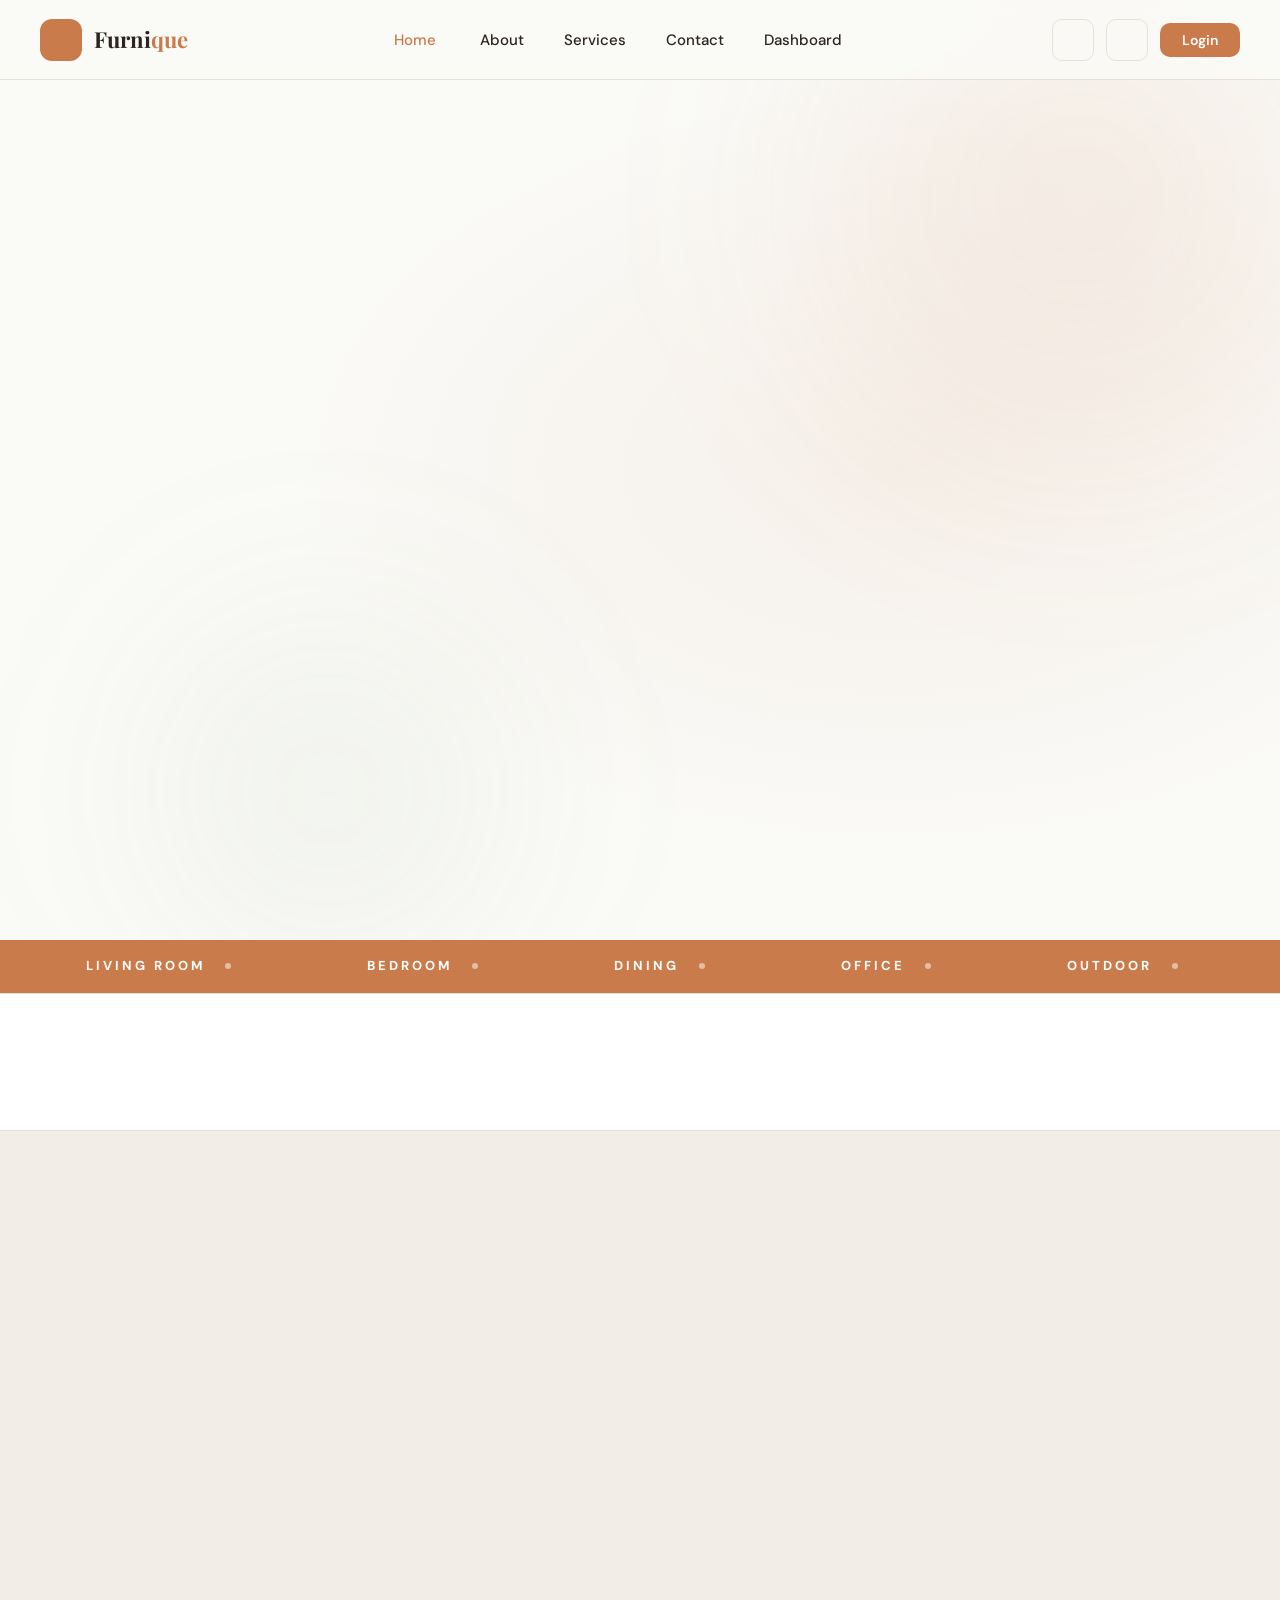
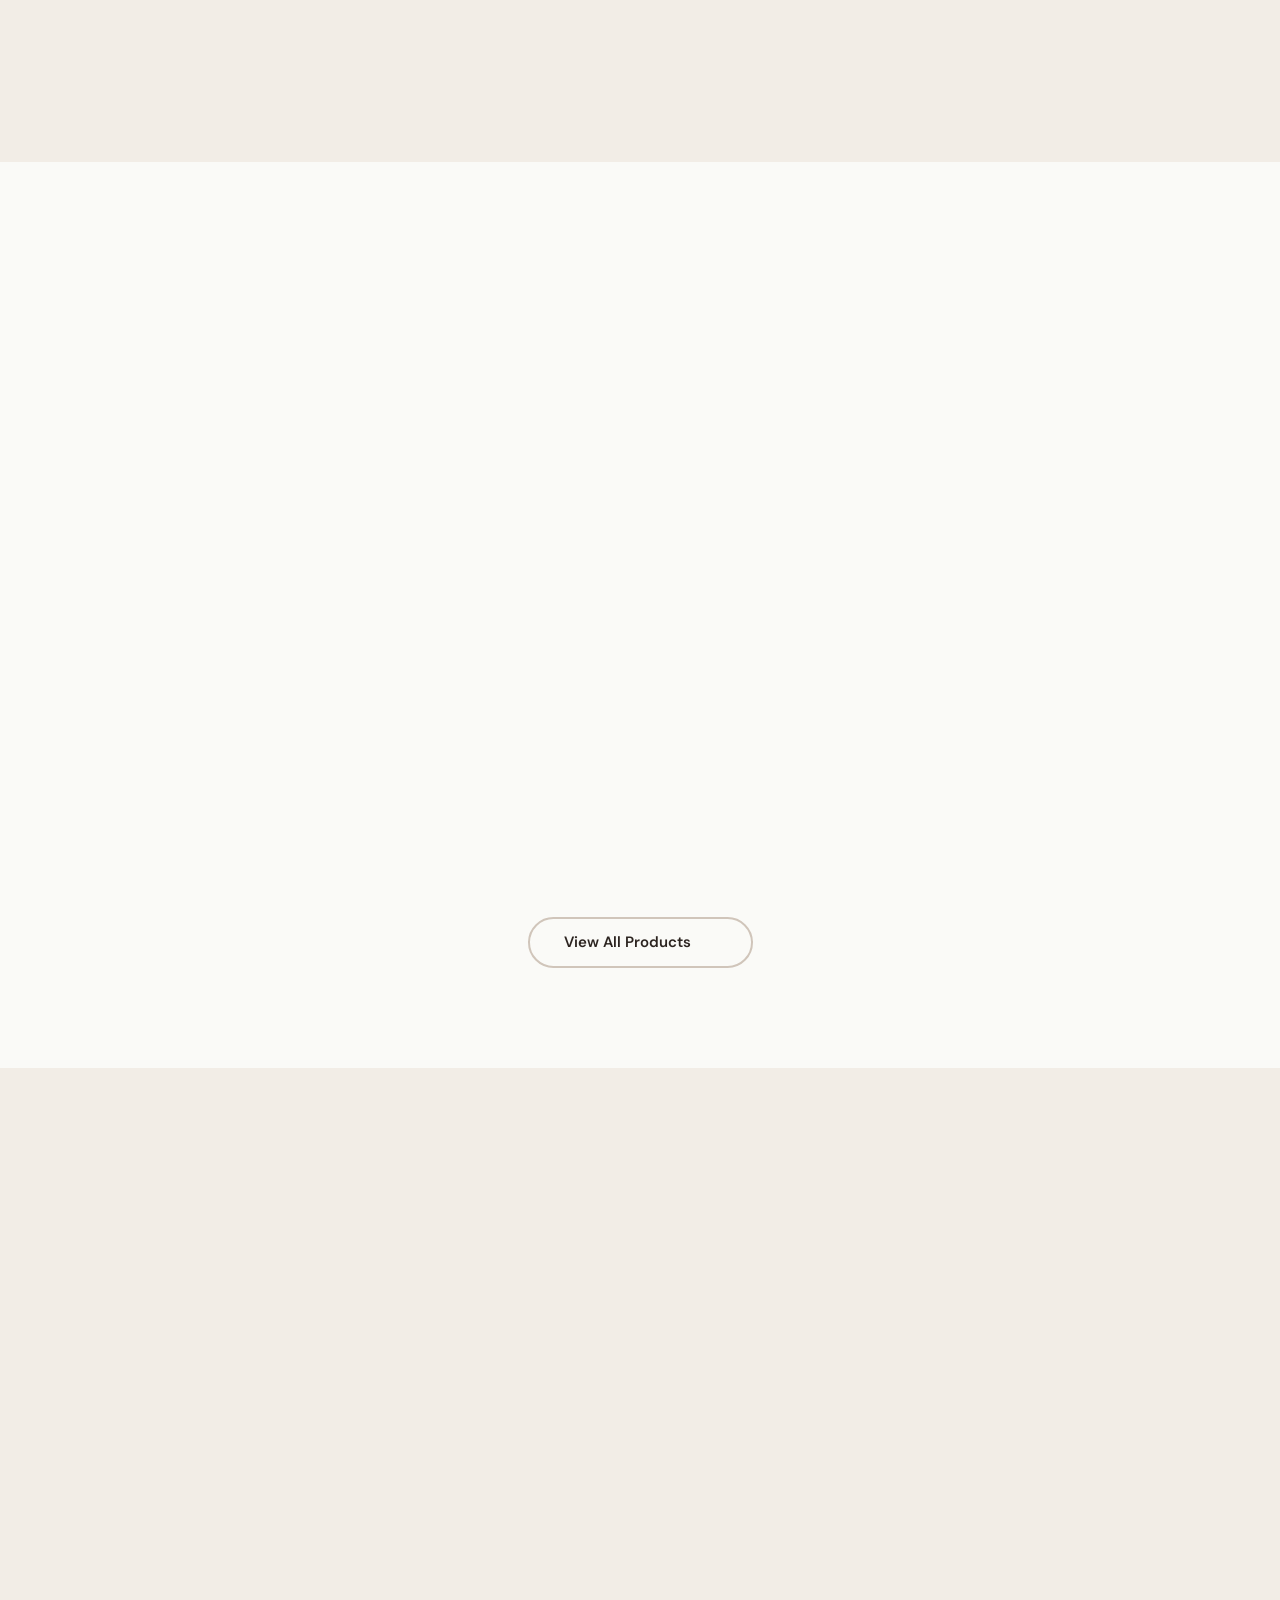
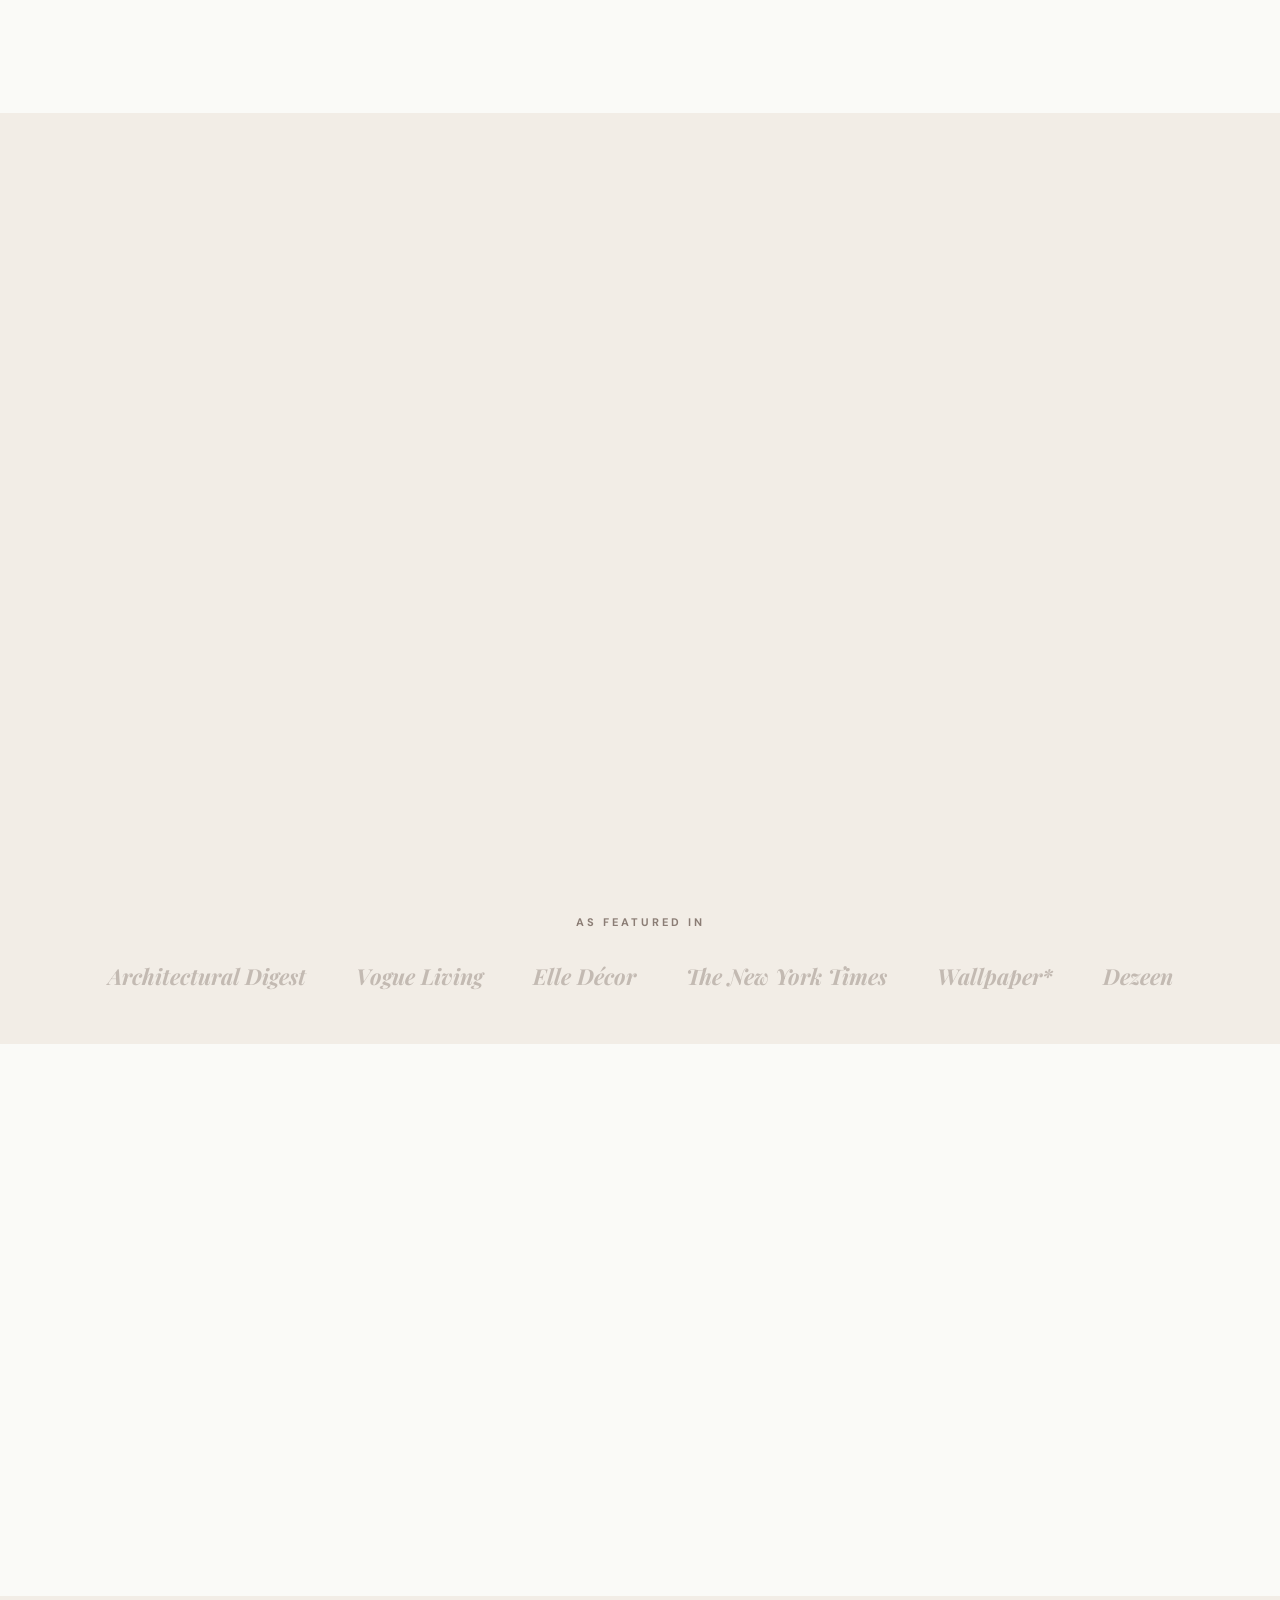
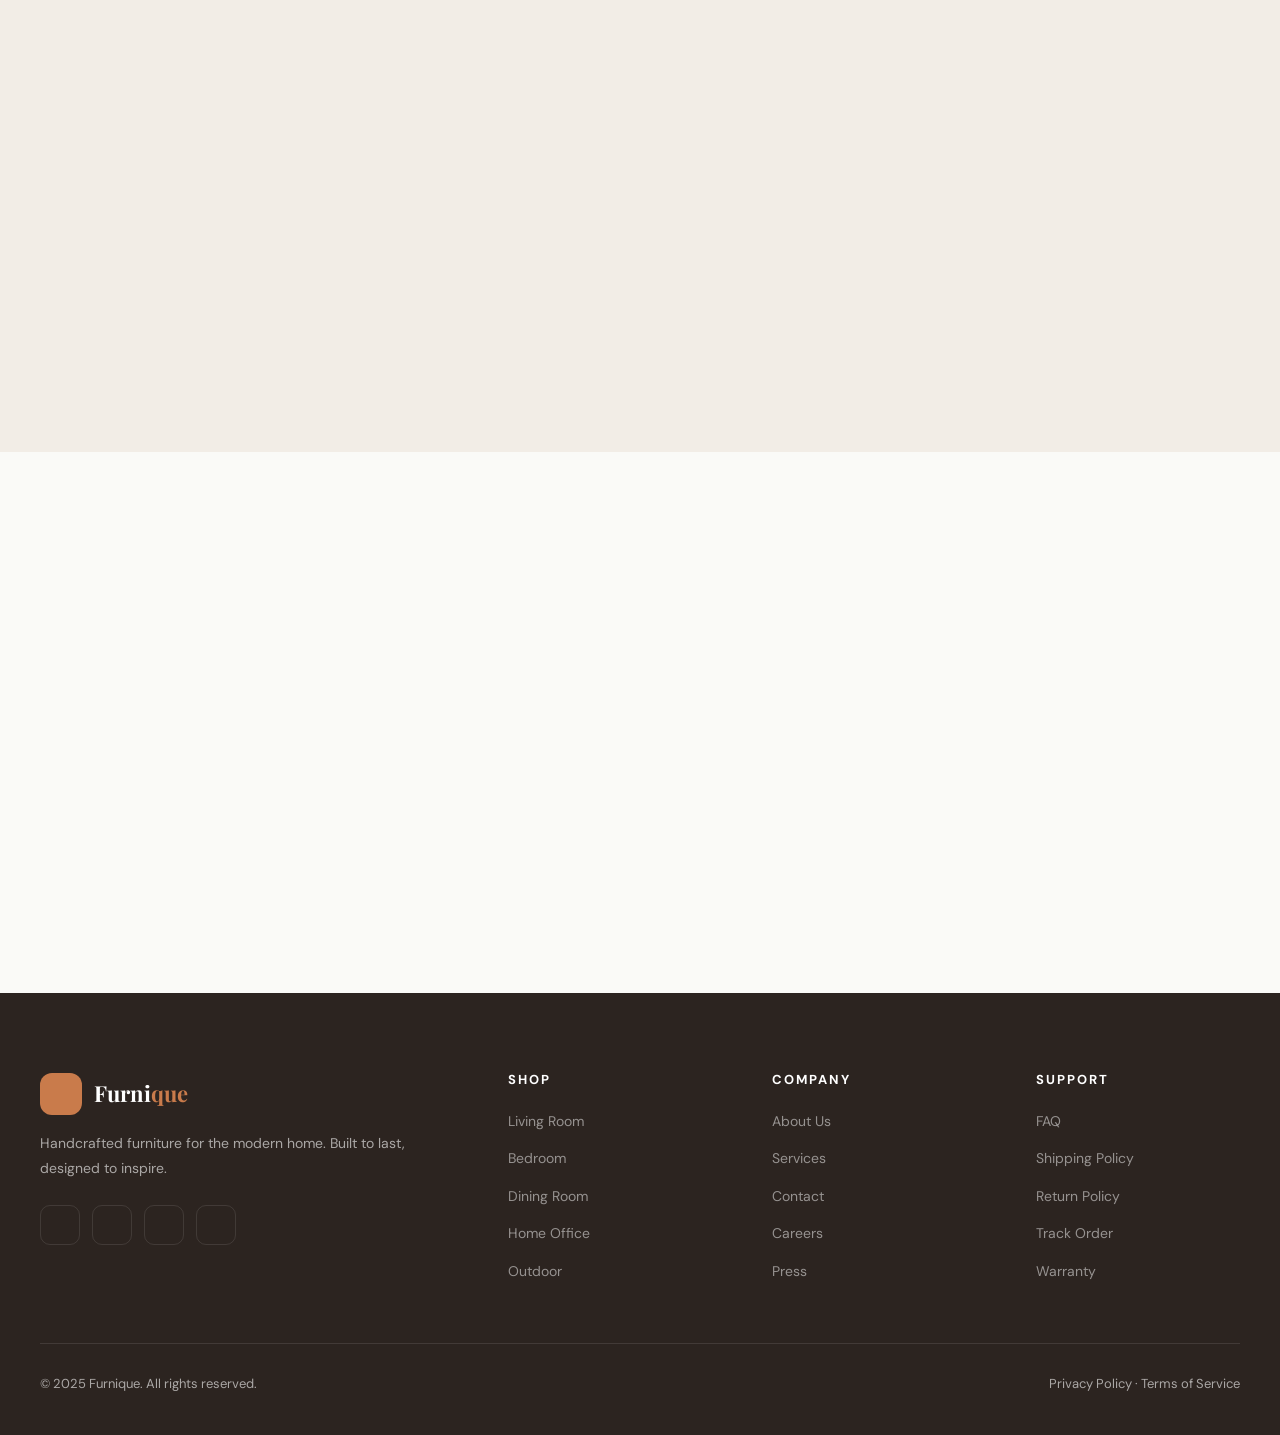
==== index.html @ b7946d6b "Initial commit" ====
<!DOCTYPE html>
<html lang="en" id="html-root">
<head>
  <meta charset="UTF-8" />
  <meta name="viewport" content="width=device-width,initial-scale=1.0" />
  <title>Furnique — Premium Furniture Store | Home</title>
  <meta name="description" content="Discover handcrafted furniture that transforms your space. Shop premium sofas, beds, tables and more at Furnique." />
  <link rel="stylesheet" href="style.css" />
  <link rel="icon" type="image/svg+xml" href="data:image/svg+xml,<svg xmlns='http://www.w3.org/2000/svg' viewBox='0 0 32 32'><rect width='32' height='32' rx='8' fill='%23C97B4B'/><text x='50%25' y='65%25' text-anchor='middle' font-size='20' fill='white' font-family='serif'>F</text></svg>" />
  <script src="https://unpkg.com/lucide@latest"></script>
</head>
<body>

<!-- §1 OVERLAY + MOBILE NAV -->
<div class="overlay" id="overlay" onclick="closeMobileNav()"></div>
<nav class="mobile-nav" id="mobileNav">
  <div class="mobile-nav-header" style="height: 60px;">
    <button class="mobile-nav-close" onclick="closeMobileNav()"><i data-lucide="x"></i></button>
  </div>
  <ul>
    <li><a href="#" onclick="toggleMobileSub('mHome',event)">Home <i data-lucide="chevron-down"></i></a>
      <ul class="mobile-sub" id="mHome"><li><a href="index.html">Home 1</a></li><li><a href="home2.html">Home 2</a></li></ul></li>
    <li><a href="about.html">About</a></li>
    <li><a href="services.html">Services</a></li>
    <li><a href="contact.html">Contact</a></li>
    <li><a href="#" onclick="toggleMobileSub('mDash',event)">Dashboard <i data-lucide="chevron-down"></i></a>
      <ul class="mobile-sub" id="mDash">
        <li><a href="user-dashboard.html">User Dashboard</a></li>
        <li><a href="admin-dashboard.html">Admin Dashboard</a></li>
      </ul>
    </li>
  </ul>
  <a href="login.html" class="mobile-shop-btn">Login</a>
</nav>

<!-- §2 HEADER -->
<header class="header" id="mainHeader">
  <a href="index.html" class="logo">
    <div class="logo-icon"><i data-lucide="armchair"></i></div>
    <span class="logo-text">Furni<span>que</span></span>
  </a>
  <ul class="nav">
    <li><a href="#" class="active" onclick="toggleHeaderDropdown(this, event)">Home <i data-lucide="chevron-down"></i></a>
      <div class="dropdown"><a href="index.html" class="active">Home 1</a><a href="home2.html">Home 2</a></div></li>
    <li><a href="about.html">About</a></li>
    <li><a href="services.html">Services</a></li>
    <li><a href="contact.html">Contact</a></li>
    <li>
      <a href="#" onclick="toggleHeaderDropdown(this, event)">Dashboard <i data-lucide="chevron-down"></i></a>
      <div class="dropdown">
        <a href="user-dashboard.html">User Dashboard</a>
        <a href="admin-dashboard.html">Admin Dashboard</a>
      </div>
    </li>
  </ul>
  <div class="header-right">
    <button class="btn-theme" onclick="toggleDir()" title="Toggle RTL/LTR"><i data-lucide="globe"></i></button>
    <button class="btn-theme" onclick="toggleTheme()"><i data-lucide="moon" id="themeIcon"></i></button>
    <a href="login.html" class="btn-shop-now">Login</a>
    <button class="hamburger" onclick="openMobileNav()"><span></span><span></span><span></span></button>
  </div>
</header>

<main>

<!-- §3 HERO — Split Layout -->
<section class="hero" id="home">
  <div class="hero-bg"></div>
  <div class="hero-orb hero-orb-1"></div>
  <div class="hero-orb hero-orb-2"></div>
  <div class="hero-inner">
    <div class="hero-content reveal-left">
      <div class="tag"><i data-lucide="sparkles" style="width:14px"></i> Premium Collection 2025</div>
      <h1>Furniture That<br><em style="font-style:italic;">Tells</em> Your<br><span class="gradient-text">Story</span></h1>
      <p>Handcrafted pieces that blend timeless artistry with modern comfort. Transform every room into a sanctuary of elegance.</p>
      <div class="hero-btns">
        <a href="#products" class="btn-primary"><i data-lucide="shopping-bag" style="width:18px"></i> Explore Collection</a>
        <a href="about.html" class="btn-secondary">Our Craftsmanship <i data-lucide="arrow-right" style="width:16px"></i></a>
      </div>
      <div class="hero-stats">
        <div><div class="hero-stat-num">12K+</div><div class="hero-stat-label">Happy Homes</div></div>
        <div><div class="hero-stat-num">500+</div><div class="hero-stat-label">Unique Designs</div></div>
        <div><div class="hero-stat-num">98%</div><div class="hero-stat-label">Satisfaction</div></div>
      </div>
    </div>
    <div class="hero-visual reveal-right">
      <div class="hero-img-frame">
        <img src="hh.avif" alt="Premium Sofa Collection" />
      </div>
      <div class="hero-badge hero-badge-1">
        <div class="hero-badge-icon"><i data-lucide="star"></i></div>
        <div><strong>Top Rated</strong><span>4.9 / 5 Stars</span></div>
      </div>
      <div class="hero-badge hero-badge-2">
        <div class="hero-badge-icon"><i data-lucide="truck"></i></div>
        <div><strong>Free Delivery</strong><span>Orders over $500</span></div>
      </div>
    </div>
  </div>
</section>

<!-- §4 TICKER -->
<div class="ticker">
  <div class="ticker-wrap">
    <div class="ticker-item"><i data-lucide="armchair" style="width:16px"></i> Living Room <div class="ticker-dot"></div></div>
    <div class="ticker-item"><i data-lucide="bed" style="width:16px"></i> Bedroom <div class="ticker-dot"></div></div>
    <div class="ticker-item"><i data-lucide="utensils-crossed" style="width:16px"></i> Dining <div class="ticker-dot"></div></div>
    <div class="ticker-item"><i data-lucide="monitor" style="width:16px"></i> Office <div class="ticker-dot"></div></div>
    <div class="ticker-item"><i data-lucide="sun" style="width:16px"></i> Outdoor <div class="ticker-dot"></div></div>
    <div class="ticker-item"><i data-lucide="baby" style="width:16px"></i> Kids Room <div class="ticker-dot"></div></div>
    <div class="ticker-item"><i data-lucide="shield-check" style="width:16px"></i> 10-Year Warranty <div class="ticker-dot"></div></div>
    <div class="ticker-item"><i data-lucide="refresh-cw" style="width:16px"></i> 30-Day Returns <div class="ticker-dot"></div></div>
    <div class="ticker-item"><i data-lucide="armchair" style="width:16px"></i> Living Room <div class="ticker-dot"></div></div>
    <div class="ticker-item"><i data-lucide="bed" style="width:16px"></i> Bedroom <div class="ticker-dot"></div></div>
    <div class="ticker-item"><i data-lucide="utensils-crossed" style="width:16px"></i> Dining <div class="ticker-dot"></div></div>
    <div class="ticker-item"><i data-lucide="monitor" style="width:16px"></i> Office <div class="ticker-dot"></div></div>
  </div>
</div>

<!-- §5 TRUST BADGES -->
<div class="trust-bar">
  <div class="trust-inner">
    <div class="trust-item reveal">
      <div class="trust-icon"><i data-lucide="truck"></i></div>
      <div><div class="trust-label">Free Delivery</div><div class="trust-sub">On orders over $500</div></div>
    </div>
    <div class="trust-item reveal delay-1">
      <div class="trust-icon"><i data-lucide="shield-check"></i></div>
      <div><div class="trust-label">10-Year Warranty</div><div class="trust-sub">Structural guarantee</div></div>
    </div>
    <div class="trust-item reveal delay-2">
      <div class="trust-icon"><i data-lucide="refresh-cw"></i></div>
      <div><div class="trust-label">30-Day Returns</div><div class="trust-sub">No questions asked</div></div>
    </div>
    <div class="trust-item reveal delay-3">
      <div class="trust-icon"><i data-lucide="headphones"></i></div>
      <div><div class="trust-label">Expert Support</div><div class="trust-sub">Mon–Sat, 9am–6pm</div></div>
    </div>
  </div>
</div>

<!-- §6 CATEGORIES -->
<section class="section-pad" id="categories" style="background:var(--bg-secondary);">
  <div class="container">
    <div class="section-header reveal">
      <div class="tag"><i data-lucide="layers" style="width:14px"></i> Browse By Room</div>
      <h2>Shop by <span class="gradient-text">Category</span></h2>
      <p>From cozy living rooms to productive home offices — find the perfect fit for every space.</p>
    </div>
    <div class="cat-grid">
      <a href="#" class="cat-card reveal"><div class="cat-icon"><i data-lucide="armchair"></i></div><h4>Living Room</h4><span>214 Items</span></a>
      <a href="#" class="cat-card reveal delay-1"><div class="cat-icon"><i data-lucide="bed"></i></div><h4>Bedroom</h4><span>178 Items</span></a>
      <a href="#" class="cat-card reveal delay-2"><div class="cat-icon"><i data-lucide="utensils-crossed"></i></div><h4>Dining</h4><span>96 Items</span></a>
      <a href="#" class="cat-card reveal delay-3"><div class="cat-icon"><i data-lucide="monitor"></i></div><h4>Office</h4><span>143 Items</span></a>
      <a href="#" class="cat-card reveal delay-4"><div class="cat-icon"><i data-lucide="sun"></i></div><h4>Outdoor</h4><span>82 Items</span></a>
      <a href="#" class="cat-card reveal" style="transition-delay:0.75s"><div class="cat-icon"><i data-lucide="baby"></i></div><h4>Kids Room</h4><span>67 Items</span></a>
    </div>
  </div>
</section>

<!-- §7 BEST SELLERS -->
<section class="section-pad" id="products">
  <div class="container">
    <div class="section-header reveal">
      <div class="tag"><i data-lucide="star" style="width:14px"></i> Best Sellers</div>
      <h2>Our Most <span class="gradient-text">Loved</span> Pieces</h2>
      <p>Handpicked favourites — the furniture our customers can't stop raving about.</p>
    </div>
    <div class="products-grid">
      <div class="product-card reveal">
        <div class="product-img">
          <img src="https://images.unsplash.com/photo-1567016432779-094069958ea5?auto=format&fit=crop&w=600&q=80" alt="Velvet Sofa" />
          <span class="product-badge">Bestseller</span>
          <div class="product-actions">
            <button class="product-action-btn"><i data-lucide="heart" style="width:16px"></i></button>
            <button class="product-action-btn"><i data-lucide="eye" style="width:16px"></i></button>
          </div>
        </div>
        <div class="product-info">
          <div class="product-cat">Living Room</div>
          <h3 class="product-name">Velvet Cloud Sofa</h3>
          <div class="product-rating"><span class="stars">★★★★★</span><span class="rating-count">(128)</span></div>
          <div class="product-footer"><div><span class="product-price">$1,299</span><span class="product-price-old">$1,590</span></div><button class="btn-add-cart"><i data-lucide="shopping-bag" style="width:18px"></i></button></div>
        </div>
      </div>
      <div class="product-card reveal delay-1">
        <div class="product-img">
          <img src="https://images.unsplash.com/photo-1586023492125-27b2c045efd7?auto=format&fit=crop&w=600&q=80" alt="Oak Bed" />
          <span class="product-badge new">New</span>
          <div class="product-actions">
            <button class="product-action-btn"><i data-lucide="heart" style="width:16px"></i></button>
            <button class="product-action-btn"><i data-lucide="eye" style="width:16px"></i></button>
          </div>
        </div>
        <div class="product-info">
          <div class="product-cat">Bedroom</div>
          <h3 class="product-name">Solid Oak Bed Frame</h3>
          <div class="product-rating"><span class="stars">★★★★★</span><span class="rating-count">(94)</span></div>
          <div class="product-footer"><span class="product-price">$1,850</span><button class="btn-add-cart"><i data-lucide="shopping-bag" style="width:18px"></i></button></div>
        </div>
      </div>
      <div class="product-card reveal delay-2">
        <div class="product-img">
          <img src="https://images.unsplash.com/photo-1555041469-a586c61ea9bc?auto=format&fit=crop&w=600&q=80" alt="Dining Table" />
          <span class="product-badge sale">-20%</span>
          <div class="product-actions">
            <button class="product-action-btn"><i data-lucide="heart" style="width:16px"></i></button>
            <button class="product-action-btn"><i data-lucide="eye" style="width:16px"></i></button>
          </div>
        </div>
        <div class="product-info">
          <div class="product-cat">Dining</div>
          <h3 class="product-name">Walnut Dining Table</h3>
          <div class="product-rating"><span class="stars">★★★★☆</span><span class="rating-count">(67)</span></div>
          <div class="product-footer"><div><span class="product-price">$920</span><span class="product-price-old">$1,150</span></div><button class="btn-add-cart"><i data-lucide="shopping-bag" style="width:18px"></i></button></div>
        </div>
      </div>
      <div class="product-card reveal delay-3">
        <div class="product-img">
          <img src="https://images.unsplash.com/photo-1491926626787-62db157af940?auto=format&fit=crop&w=600&q=80" alt="Office Chair" />
          <div class="product-actions">
            <button class="product-action-btn"><i data-lucide="heart" style="width:16px"></i></button>
            <button class="product-action-btn"><i data-lucide="eye" style="width:16px"></i></button>
          </div>
        </div>
        <div class="product-info">
          <div class="product-cat">Office</div>
          <h3 class="product-name">Ergonomic Desk Chair</h3>
          <div class="product-rating"><span class="stars">★★★★★</span><span class="rating-count">(211)</span></div>
          <div class="product-footer"><span class="product-price">$680</span><button class="btn-add-cart"><i data-lucide="shopping-bag" style="width:18px"></i></button></div>
        </div>
      </div>
    </div>
    <div style="text-align:center;margin-top:50px;"><a href="#" class="btn-secondary">View All Products <i data-lucide="arrow-right" style="width:16px"></i></a></div>
  </div>
</section>

<!-- §8 FEATURE SPLIT — Craftsmanship -->
<section class="section-pad" style="background:var(--bg-secondary);">
  <div class="container">
    <div class="feature-split">
      <div class="feature-img reveal-left">
        <img src="https://images.unsplash.com/photo-1631679706909-1844bbd07221?auto=format&fit=crop&w=800&q=80" alt="Craftsmanship" />
      </div>
      <div class="feature-content reveal-right">
        <div class="tag"><i data-lucide="hammer" style="width:14px"></i> Our Craftsmanship</div>
        <h2>Built to Last <span class="gradient-text">a Lifetime</span></h2>
        <p>Each piece is meticulously crafted by master artisans using sustainably sourced materials — because your home deserves nothing less than the finest.</p>
        <div class="feature-points">
          <div class="feature-point"><div class="feature-point-icon"><i data-lucide="leaf"></i></div><div class="feature-point-text"><h5>Sustainably Sourced</h5><p>FSC-certified forests only.</p></div></div>
          <div class="feature-point"><div class="feature-point-icon"><i data-lucide="shield-check"></i></div><div class="feature-point-text"><h5>10-Year Warranty</h5><p>We stand behind every piece we make.</p></div></div>
          <div class="feature-point"><div class="feature-point-icon"><i data-lucide="paintbrush"></i></div><div class="feature-point-text"><h5>Custom Finishes</h5><p>Choose from 40+ finishes and fabrics.</p></div></div>
        </div>
        <a href="about.html" class="btn-primary">Discover Our Story <i data-lucide="arrow-right" style="width:16px"></i></a>
      </div>
    </div>
  </div>
</section>

<!-- §9 STATS -->
<div class="stats-bar">
  <div class="stats-inner">
    <div class="stat-item reveal"><span class="stat-num">12,000+</span><div class="stat-label">Homes Furnished</div></div>
    <div class="stat-item reveal delay-1"><span class="stat-num">500+</span><div class="stat-label">Unique Designs</div></div>
    <div class="stat-item reveal delay-2"><span class="stat-num">15+</span><div class="stat-label">Years of Craft</div></div>
    <div class="stat-item reveal delay-3"><span class="stat-num">98%</span><div class="stat-label">Satisfaction Rate</div></div>
  </div>
</div>

<!-- §10 PROMO BANNER -->
<section style="background:var(--bg-primary);padding:60px 40px;">
  <div class="container">
    <div class="promo-strip reveal">
      <div>
        <div class="tag" style="background:rgba(255,255,255,0.1);border-color:rgba(255,255,255,0.2);color:rgba(255,255,255,0.9);margin-bottom:16px;">Limited Time Offer</div>
        <h2>Spring Sale — Extra 25% Off Selected Items</h2>
        <p>Use code <strong style="color:var(--accent);font-size:18px;letter-spacing:2px;">SPRING25</strong> at checkout. Ends Sunday.</p>
      </div>
      <div class="promo-badge">
        <div class="promo-badge-num">25%</div>
        <div class="promo-badge-txt">Off Today</div>
      </div>
      <a href="#products" class="btn-primary" style="background:#fff;color:var(--accent);">Shop Sale <i data-lucide="tag" style="width:16px"></i></a>
    </div>
  </div>
</section>

<!-- §11 NEW ARRIVALS -->
<section class="section-pad">
  <div class="container">
    <div class="section-header reveal">
      <div class="tag"><i data-lucide="zap" style="width:14px"></i> Just Arrived</div>
      <h2>New <span class="gradient-text">Arrivals</span></h2>
      <p>Fresh off the workshop — the latest additions to our collection.</p>
    </div>
    <div class="products-grid">
      <div class="product-card reveal">
        <div class="product-img">
          <img src="https://images.unsplash.com/photo-1507652313519-d4e9174996dd?auto=format&fit=crop&w=600&q=80" alt="Accent Chair" />
          <span class="product-badge new">New</span>
          <div class="product-actions"><button class="product-action-btn"><i data-lucide="heart" style="width:16px"></i></button><button class="product-action-btn"><i data-lucide="eye" style="width:16px"></i></button></div>
        </div>
        <div class="product-info">
          <div class="product-cat">Living Room</div>
          <h3 class="product-name">Boucle Accent Chair</h3>
          <div class="product-rating"><span class="stars">★★★★★</span><span class="rating-count">(42)</span></div>
          <div class="product-footer"><span class="product-price">$449</span><button class="btn-add-cart"><i data-lucide="shopping-bag" style="width:18px"></i></button></div>
        </div>
      </div>
      <div class="product-card reveal delay-1">
        <div class="product-img">
          <img src="https://images.unsplash.com/photo-1549187774-b4e9b0445b41?auto=format&fit=crop&w=600&q=80" alt="Coffee Table" />
          <span class="product-badge new">New</span>
          <div class="product-actions"><button class="product-action-btn"><i data-lucide="heart" style="width:16px"></i></button><button class="product-action-btn"><i data-lucide="eye" style="width:16px"></i></button></div>
        </div>
        <div class="product-info">
          <div class="product-cat">Living Room</div>
          <h3 class="product-name">Marble Coffee Table</h3>
          <div class="product-rating"><span class="stars">★★★★☆</span><span class="rating-count">(29)</span></div>
          <div class="product-footer"><span class="product-price">$780</span><button class="btn-add-cart"><i data-lucide="shopping-bag" style="width:18px"></i></button></div>
        </div>
      </div>
      <div class="product-card reveal delay-2">
        <div class="product-img">
          <img src="https://images.unsplash.com/photo-1595526114035-0d45ed16cfbf?auto=format&fit=crop&w=600&q=80" alt="Dresser" />
          <span class="product-badge new">New</span>
          <div class="product-actions"><button class="product-action-btn"><i data-lucide="heart" style="width:16px"></i></button><button class="product-action-btn"><i data-lucide="eye" style="width:16px"></i></button></div>
        </div>
        <div class="product-info">
          <div class="product-cat">Bedroom</div>
          <h3 class="product-name">Pine Wood Dresser</h3>
          <div class="product-rating"><span class="stars">★★★★★</span><span class="rating-count">(53)</span></div>
          <div class="product-footer"><span class="product-price">$1,120</span><button class="btn-add-cart"><i data-lucide="shopping-bag" style="width:18px"></i></button></div>
        </div>
      </div>
      <div class="product-card reveal delay-3">
        <div class="product-img">
          <img src="https://images.unsplash.com/photo-1461175827210-5ceac3e39dd2?auto=format&fit=crop&w=600&q=80" alt="Bookshelf" />
          <span class="product-badge new">New</span>
          <div class="product-actions"><button class="product-action-btn"><i data-lucide="heart" style="width:16px"></i></button><button class="product-action-btn"><i data-lucide="eye" style="width:16px"></i></button></div>
        </div>
        <div class="product-info">
          <div class="product-cat">Office</div>
          <h3 class="product-name">Open Teak Bookshelf</h3>
          <div class="product-rating"><span class="stars">★★★★☆</span><span class="rating-count">(18)</span></div>
          <div class="product-footer"><span class="product-price">$620</span><button class="btn-add-cart"><i data-lucide="shopping-bag" style="width:18px"></i></button></div>
        </div>
      </div>
    </div>
  </div>
</section>

<!-- §12 FEATURE SPLIT 2 — Design Service -->
<section class="section-pad" style="background:var(--bg-secondary);">
  <div class="container">
    <div class="feature-split reverse">
      <div class="feature-img reveal-right">
        <img src="https://images.unsplash.com/photo-1616486338812-3dadae4b4ace?auto=format&fit=crop&w=800&q=80" alt="Design Service" />
      </div>
      <div class="feature-content reveal-left">
        <div class="tag"><i data-lucide="award" style="width:14px"></i> Free Service</div>
        <h2>Design Consultation — <span class="gradient-text">On Us</span></h2>
        <p>We don't just sell furniture — we help you design the perfect space. Book a free one-on-one session with our expert interior designers.</p>
        <div class="feature-points">
          <div class="feature-point"><div class="feature-point-icon"><i data-lucide="users"></i></div><div class="feature-point-text"><h5>Expert Consultants</h5><p>Dedicated designers to guide your vision.</p></div></div>
          <div class="feature-point"><div class="feature-point-icon"><i data-lucide="package"></i></div><div class="feature-point-text"><h5>White-Glove Delivery</h5><p>We assemble and place everything.</p></div></div>
          <div class="feature-point"><div class="feature-point-icon"><i data-lucide="refresh-cw"></i></div><div class="feature-point-text"><h5>30-Day Returns</h5><p>Not in love? Return it — no hassle.</p></div></div>
        </div>
        <a href="services.html" class="btn-primary">Our Services <i data-lucide="arrow-right" style="width:16px"></i></a>
      </div>
    </div>
  </div>
</section>

<!-- §13 ROOM INSPIRATION GALLERY -->
<section class="section-pad">
  <div class="container">
    <div class="section-header reveal">
      <div class="tag"><i data-lucide="image" style="width:14px"></i> Room Ideas</div>
      <h2>Get <span class="gradient-text">Inspired</span></h2>
      <p>Browse real rooms styled by our design team — hover to see the room name.</p>
    </div>
    <div class="room-gallery reveal">
      <div class="room-card room-card-large">
        <img src="https://images.unsplash.com/photo-1556909114-f6e7ad7d3136?auto=format&fit=crop&w=800&q=80" alt="Living Room" />
        <div class="room-overlay"><span class="room-label">Scandinavian Living Room</span></div>
      </div>
      <div class="room-card">
        <img src="https://images.unsplash.com/photo-1616594039964-ae9021a400a0?auto=format&fit=crop&w=600&q=80" alt="Bedroom" />
        <div class="room-overlay"><span class="room-label">Linen Bedroom Suite</span></div>
      </div>
      <div class="room-card">
        <img src="https://images.unsplash.com/photo-1567538096630-e0c55bd6374c?auto=format&fit=crop&w=600&q=80" alt="Dining Room" />
        <div class="room-overlay"><span class="room-label">Walnut Dining Room</span></div>
      </div>
      <div class="room-card">
        <img src="https://images.unsplash.com/photo-1526040652367-ac003a0475fe?auto=format&fit=crop&w=600&q=80" alt="Office" />
        <div class="room-overlay"><span class="room-label">Modern Home Office</span></div>
      </div>
      <div class="room-card">
        <img src="f1.jpg" alt="Kids" />
        <div class="room-overlay"><span class="room-label">Playful Kids Room</span></div>
      </div>
    </div>
  </div>
</section>

<!-- §14 TESTIMONIALS -->
<section class="section-pad" style="background:var(--bg-secondary);">
  <div class="container">
    <div class="section-header reveal">
      <div class="tag"><i data-lucide="heart" style="width:14px"></i> Customer Stories</div>
      <h2>What Our <span class="gradient-text">Customers</span> Say</h2>
      <p>Real stories from real homes — hear how Furnique transformed their spaces.</p>
    </div>
    <div class="testimonials-grid">
      <div class="testimonial-card reveal">
        <div class="quote-icon">"</div>
        <p class="testimonial-text">The Velvet Cloud Sofa is absolutely breathtaking. Every guest can't stop complimenting it. Worth every penny!</p>
        <div class="testimonial-author">
          <div class="author-avatar"><img src="https://i.pravatar.cc/48?img=1" alt="Sarah" /></div>
          <div><div class="author-name">Sarah Mitchell</div><div class="author-role">Interior Designer, NYC</div></div>
        </div>
      </div>
      <div class="testimonial-card reveal delay-1">
        <div class="quote-icon">"</div>
        <p class="testimonial-text">White-glove delivery is a game changer. They assembled everything and my bedroom looks like a 5-star hotel.</p>
        <div class="testimonial-author">
          <div class="author-avatar"><img src="https://i.pravatar.cc/48?img=8" alt="James" /></div>
          <div><div class="author-name">James Rutherford</div><div class="author-role">Architect, London</div></div>
        </div>
      </div>
      <div class="testimonial-card reveal delay-2">
        <div class="quote-icon">"</div>
        <p class="testimonial-text">I customised my dining table with a walnut finish and it arrived exactly as imagined. Truly heirloom furniture.</p>
        <div class="testimonial-author">
          <div class="author-avatar"><img src="https://i.pravatar.cc/48?img=5" alt="Priya" /></div>
          <div><div class="author-name">Priya Sharma</div><div class="author-role">Homeowner, Dubai</div></div>
        </div>
      </div>
    </div>
  </div>
</section>

<!-- §15 AS SEEN IN / PRESS -->
<div class="press-strip">
  <div class="press-inner">
    <p class="press-label">As Featured In</p>
    <div class="press-logos">
      <span class="press-logo-item">Architectural Digest</span>
      <span class="press-logo-item">Vogue Living</span>
      <span class="press-logo-item">Elle Décor</span>
      <span class="press-logo-item">The New York Times</span>
      <span class="press-logo-item">Wallpaper*</span>
      <span class="press-logo-item">Dezeen</span>
    </div>
  </div>
</div>

<!-- §16 SUSTAINABILITY -->
<section class="section-pad">
  <div class="container">
    <div class="sustain-grid">
      <div class="reveal-left">
        <div class="tag"><i data-lucide="leaf" style="width:14px"></i> Our Commitment</div>
        <h2>Furniture That's <span class="gradient-text">Good for the Planet</span></h2>
        <p style="font-size:16px;color:var(--text-muted);line-height:1.8;margin-bottom:30px;">We believe beautiful homes shouldn't come at the earth's expense. Every Furnique piece is crafted with sustainability at its core — from forest to your front door.</p>
        <p style="font-size:16px;color:var(--text-muted);line-height:1.8;margin-bottom:36px;">We've planted over 80,000 trees through our partnership with One Tree Planted, and we're on track to be carbon neutral by 2026.</p>
        <a href="about.html" class="btn-primary">Our Green Pledge <i data-lucide="arrow-right" style="width:16px"></i></a>
      </div>
      <div class="sustain-badges reveal-right">
        <div class="sustain-badge">
          <div class="sustain-badge-icon"><i data-lucide="tree-pine"></i></div>
          <strong>FSC Certified</strong><span>100% certified wood</span>
        </div>
        <div class="sustain-badge">
          <div class="sustain-badge-icon"><i data-lucide="droplets"></i></div>
          <strong>Water-Based Finishes</strong><span>Non-toxic throughout</span>
        </div>
        <div class="sustain-badge">
          <div class="sustain-badge-icon"><i data-lucide="recycle"></i></div>
          <strong>Zero Waste Packaging</strong><span>100% recyclable</span>
        </div>
        <div class="sustain-badge">
          <div class="sustain-badge-icon"><i data-lucide="zap"></i></div>
          <strong>Carbon Neutral by 2026</strong><span>On track</span>
        </div>
      </div>
    </div>
  </div>
</section>

<!-- §17 HOW IT WORKS -->
<section class="section-pad" style="background:var(--bg-secondary);">
  <div class="container">
    <div class="section-header reveal">
      <div class="tag"><i data-lucide="git-branch" style="width:14px"></i> Simple Process</div>
      <h2>From Browse to <span class="gradient-text">Beautiful Room</span></h2>
      <p>Four easy steps to your perfect home space.</p>
    </div>
    <div class="process-steps">
      <div class="step-card reveal">
        <div class="step-num">1</div>
        <h4>Browse & Select</h4>
        <p>Explore our curated collection online or visit our showroom.</p>
      </div>
      <div class="step-card reveal delay-1">
        <div class="step-num">2</div>
        <h4>Consult & Customize</h4>
        <p>Personalize finishes, fabrics and dimensions with our designers.</p>
      </div>
      <div class="step-card reveal delay-2">
        <div class="step-num">3</div>
        <h4>Craft & Wait</h4>
        <p>Artisans handcraft your piece. Most ship in 6–8 weeks.</p>
      </div>
      <div class="step-card reveal delay-3">
        <div class="step-num">4</div>
        <h4>Deliver & Love</h4>
        <p>White-glove delivery and full in-home assembly included.</p>
      </div>
    </div>
  </div>
</section>

<!-- §18 BLOG / INSPIRATION -->
<section class="section-pad">
  <div class="container">
    <div class="section-header reveal">
      <div class="tag"><i data-lucide="book-open" style="width:14px"></i> Design Journal</div>
      <h2>Ideas for Your <span class="gradient-text">Next Room</span></h2>
      <p>Styling tips, design trends, and behind-the-scenes from our studio.</p>
    </div>
    <div class="blog-grid">
      <a href="#" class="blog-card reveal">
        <div class="blog-img"><img src="f4.jpg" alt="Blog 1" /></div>
        <div class="blog-body">
          <span class="blog-tag">Styling Tips</span>
          <h3 class="blog-title">10 Ways to Style a Boucle Sofa</h3>
          <p class="blog-excerpt">Boucle is the texture of the season. Here's how to make it work in every room.</p>
          <div class="blog-meta"><span>Mar 18, 2025</span><span>·</span><span>5 min read</span></div>
        </div>
      </a>
      <a href="#" class="blog-card reveal delay-1">
        <div class="blog-img"><img src="https://images.unsplash.com/photo-1631679706909-1844bbd07221?auto=format&fit=crop&w=800&q=80" alt="Blog 2" /></div>
        <div class="blog-body">
          <span class="blog-tag">Trends 2025</span>
          <h3 class="blog-title">Warm Naturals: The Biggest Furniture Trend</h3>
          <p class="blog-excerpt">Terracotta, warm oak, and earthy linen — discover why warm naturals define 2025.</p>
          <div class="blog-meta"><span>Mar 12, 2025</span><span>·</span><span>7 min read</span></div>
        </div>
      </a>
      <a href="#" class="blog-card reveal delay-2">
        <div class="blog-img"><img src="https://images.unsplash.com/photo-1616486338812-3dadae4b4ace?auto=format&fit=crop&w=800&q=80" alt="Blog 3" /></div>
        <div class="blog-body">
          <span class="blog-tag">Behind the Scenes</span>
          <h3 class="blog-title">A Day in Our Copenhagen Workshop</h3>
          <p class="blog-excerpt">Step inside our artisan workshop and see how every piece comes to life.</p>
          <div class="blog-meta"><span>Mar 5, 2025</span><span>·</span><span>4 min read</span></div>
        </div>
      </a>
    </div>
  </div>
</section>

<!-- §19 APP DOWNLOAD CTA -->
<section class="section-pad" style="background:var(--bg-secondary);">
  <div class="container">
    <div class="app-cta-inner">
      <div class="reveal-left">
        <div class="tag"><i data-lucide="smartphone" style="width:14px"></i> Furnique App</div>
        <h2>Shop & Design in <span class="gradient-text">Your Pocket</span></h2>
        <p style="font-size:16px;color:var(--text-muted);line-height:1.8;margin-bottom:8px;">Use AR to visualise furniture in your room before buying. Available on iOS and Android.</p>
        <ul style="display:flex;flex-direction:column;gap:10px;margin:20px 0;">
          <li style="display:flex;align-items:center;gap:12px;font-size:14px;color:var(--text-muted);"><i data-lucide="check-circle" style="width:18px;color:var(--sage)"></i> AR Room Visualiser</li>
          <li style="display:flex;align-items:center;gap:12px;font-size:14px;color:var(--text-muted);"><i data-lucide="check-circle" style="width:18px;color:var(--sage)"></i> Track your orders live</li>
          <li style="display:flex;align-items:center;gap:12px;font-size:14px;color:var(--text-muted);"><i data-lucide="check-circle" style="width:18px;color:var(--sage)"></i> Exclusive app-only offers</li>
        </ul>
        <div class="app-badges">
          <a href="#" class="app-badge">
            <i data-lucide="apple" style="width:24px"></i>
            <div><span class="app-badge-sub">Download on the</span><span class="app-badge-title">App Store</span></div>
          </a>
          <a href="#" class="app-badge">
            <i data-lucide="play" style="width:24px"></i>
            <div><span class="app-badge-sub">Get it on</span><span class="app-badge-title">Google Play</span></div>
          </a>
        </div>
      </div>
      <div class="app-img reveal-right">
        <img src="https://images.unsplash.com/photo-1512941937669-90a1b58e7e9c?auto=format&fit=crop&w=300&q=80" alt="Furnique App" />
      </div>
    </div>
  </div>
</section>

<!-- §20 NEWSLETTER + FOOTER -->
<section class="section-pad">
  <div class="container">
    <div class="newsletter-box reveal">
      <h2>Get 10% Off Your <em>First Order</em></h2>
      <p>Subscribe for exclusive deals, new arrivals, and design inspiration delivered to your inbox.</p>
      <form class="newsletter-form" onsubmit="return false;">
        <input type="email" placeholder="Enter your email address" />
        <button type="submit">Subscribe <i data-lucide="send" style="width:16px;display:inline-block;vertical-align:middle;"></i></button>
      </form>
    </div>
  </div>
</section>

</main>

<footer class="footer">
  <div class="footer-inner">
    <div class="footer-brand">
      <a href="index.html" class="logo"><div class="logo-icon"><i data-lucide="armchair"></i></div><span class="logo-text">Furni<span>que</span></span></a>
      <p class="footer-desc">Handcrafted furniture for the modern home. Built to last, designed to inspire.</p>
      <div class="footer-socials">
        <a href="#" class="social-btn"><i data-lucide="instagram" style="width:18px"></i></a>
        <a href="#" class="social-btn"><i data-lucide="facebook" style="width:18px"></i></a>
        <a href="#" class="social-btn"><i data-lucide="twitter" style="width:18px"></i></a>
        <a href="#" class="social-btn"><i data-lucide="youtube" style="width:18px"></i></a>
      </div>
    </div>
    <div class="footer-col"><h5>Shop</h5><ul><li><a href="#">Living Room</a></li><li><a href="#">Bedroom</a></li><li><a href="#">Dining Room</a></li><li><a href="#">Home Office</a></li><li><a href="#">Outdoor</a></li></ul></div>
    <div class="footer-col"><h5>Company</h5><ul><li><a href="about.html">About Us</a></li><li><a href="services.html">Services</a></li><li><a href="contact.html">Contact</a></li><li><a href="#">Careers</a></li><li><a href="#">Press</a></li></ul></div>
    <div class="footer-col"><h5>Support</h5><ul><li><a href="#">FAQ</a></li><li><a href="#">Shipping Policy</a></li><li><a href="#">Return Policy</a></li><li><a href="#">Track Order</a></li><li><a href="#">Warranty</a></li></ul></div>
  </div>
  <div class="footer-bottom"><p>© 2025 Furnique. All rights reserved.</p><p>Privacy Policy · Terms of Service</p></div>
</footer>

<script>
  lucide.createIcons();
  window.addEventListener('scroll', () => document.getElementById('mainHeader').classList.toggle('scrolled', window.scrollY > 50));
  function toggleTheme() { document.body.classList.toggle('dark'); const i = document.getElementById('themeIcon'); i.setAttribute('data-lucide', document.body.classList.contains('dark') ? 'sun' : 'moon'); lucide.createIcons(); }
  function toggleDir() { const h = document.documentElement; h.setAttribute('dir', h.getAttribute('dir') === 'rtl' ? 'ltr' : 'rtl'); }
  function openMobileNav() { document.getElementById('mobileNav').classList.add('open'); document.getElementById('overlay').classList.add('open'); document.querySelectorAll('.mobile-sub').forEach(s => s.classList.remove('open')); }
  function closeMobileNav() { document.getElementById('mobileNav').classList.remove('open'); document.getElementById('overlay').classList.remove('open'); }
  function toggleMobileSub(id, e) { e.preventDefault(); document.getElementById(id).classList.toggle('open'); }
  function toggleHeaderDropdown(el, e) {
    e.preventDefault(); e.stopPropagation();
    const d = el.nextElementSibling;
    document.querySelectorAll('.dropdown').forEach(dd => { if (dd !== d) dd.classList.remove('open'); });
    d.classList.toggle('open');
  }
  window.addEventListener('click', (e) => {
    if (!e.target.closest('.nav > li')) {
      document.querySelectorAll('.dropdown').forEach(d => d.classList.remove('open'));
    }
  });
  const ro = new IntersectionObserver(e => e.forEach(x => { if (x.isIntersecting) x.target.classList.add('visible'); }), { threshold: 0.1 });
  document.querySelectorAll('.reveal, .reveal-left, .reveal-right').forEach(el => ro.observe(el));
</script>
</body>
</html>
---- style.css ----
/* ═══════════════════════════════════════════════════
   FURNIQUE — Premium Furniture E-Commerce
   Font: Playfair Display (headings) + DM Sans (body)
═══════════════════════════════════════════════════ */

@import url('https://fonts.googleapis.com/css2?family=Playfair+Display:ital,wght@0,400;0,600;0,700;0,800;1,400;1,700&family=DM+Sans:wght@300;400;500;600;700&display=swap');

/* ── CSS Variables ─────────────────────────────── */
:root {
  --bg-primary: #FAFAF7;
  --bg-secondary: #F2EDE6;
  --bg-card: #FFFFFF;
  --bg-card2: #F7F4EF;
  --text-primary: #2C2420;
  --text-muted: #8B7D75;
  --accent: #C97B4B;
  /* terracotta */
  --accent-dark: #A35D30;
  --sage: #7D9B76;
  --navy: #2D3A5E;
  --cream: #F2EDE6;
  --border: #E8E0D8;
  --border-dark: #D0C5BA;
  --shadow: 0 4px 30px rgba(44, 36, 32, 0.08);
  --shadow-lg: 0 20px 60px rgba(44, 36, 32, 0.15);
  --radius: 16px;
  --radius-lg: 32px;
  --transition: 0.3s ease;
  --header-h: 80px;
}

/* Dark theme */
.dark {
  --bg-primary: #1A1714;
  --bg-secondary: #211E1A;
  --bg-card: #272220;
  --bg-card2: #2E2A26;
  --text-primary: #F5EFE8;
  --text-muted: #A09080;
  --border: rgba(255, 255, 255, 0.08);
  --border-dark: rgba(255, 255, 255, 0.15);
  --shadow: 0 4px 30px rgba(0, 0, 0, 0.4);
  --shadow-lg: 0 20px 60px rgba(0, 0, 0, 0.6);
}

/* ── Reset ──────────────────────────────────────── */
*,
*::before,
*::after {
  box-sizing: border-box;
  margin: 0;
  padding: 0;
}

html {
  scroll-behavior: smooth;
}

body {
  font-family: 'DM Sans', sans-serif;
  background: var(--bg-primary);
  color: var(--text-primary);
  line-height: 1.6;
  transition: background var(--transition), color var(--transition);
  overflow-x: hidden;
}

img {
  max-width: 100%;
  display: block;
}

a {
  color: inherit;
}

ul {
  list-style: none;
}

button {
  cursor: pointer;
  font-family: inherit;
}

/* ── Typography ─────────────────────────────────── */
h1,
h2,
h3,
h4,
h5 {
  font-family: 'Playfair Display', serif;
  line-height: 1.15;
  color: var(--text-primary);
}

.gradient-text {
  background: linear-gradient(135deg, var(--accent), #E8A87C, var(--accent-dark));
  -webkit-background-clip: text;
  -webkit-text-fill-color: transparent;
  background-clip: text;
}

.tag {
  display: inline-flex;
  align-items: center;
  gap: 8px;
  background: rgba(201, 123, 75, 0.1);
  border: 1px solid rgba(201, 123, 75, 0.3);
  color: var(--accent);
  padding: 6px 16px;
  border-radius: 50px;
  font-size: 12px;
  font-weight: 600;
  letter-spacing: 2px;
  text-transform: uppercase;
  margin-bottom: 20px;
}

/* ── Container ──────────────────────────────────── */
.container {
  max-width: 1280px;
  margin: 0 auto;
  padding: 0 40px;
}

.section-pad {
  padding: 100px 40px;
}

/* ── Section Header ─────────────────────────────── */
.section-header {
  text-align: center;
  margin-bottom: 60px;
}

.section-header h2 {
  font-size: clamp(32px, 4vw, 52px);
  margin-bottom: 16px;
}

.section-header p {
  color: var(--text-muted);
  font-size: 16px;
  max-width: 520px;
  margin: 0 auto;
}

/* ── Buttons ────────────────────────────────────── */
.btn-primary {
  display: inline-flex;
  align-items: center;
  gap: 10px;
  background: var(--accent);
  color: #fff;
  padding: 16px 34px;
  border-radius: 50px;
  font-family: 'DM Sans', sans-serif;
  font-weight: 600;
  font-size: 15px;
  border: none;
  text-decoration: none;
  transition: all 0.3s ease;
  line-height: 1;
}

.btn-primary:hover {
  background: var(--accent-dark);
  transform: translateY(-2px);
  box-shadow: 0 12px 30px rgba(201, 123, 75, 0.4);
}

.btn-secondary {
  display: inline-flex;
  align-items: center;
  gap: 10px;
  background: transparent;
  color: var(--text-primary);
  padding: 16px 34px;
  border-radius: 50px;
  font-family: 'DM Sans', sans-serif;
  font-weight: 600;
  font-size: 15px;
  border: 2px solid var(--border-dark);
  text-decoration: none;
  transition: all 0.3s ease;
  line-height: 1;
}

.btn-secondary:hover {
  border-color: var(--accent);
  color: var(--accent);
  transform: translateY(-2px);
}

.btn-outline {
  display: inline-flex;
  align-items: center;
  gap: 10px;
  background: transparent;
  color: var(--accent);
  padding: 12px 28px;
  border-radius: 50px;
  font-weight: 600;
  font-size: 14px;
  border: 2px solid var(--accent);
  text-decoration: none;
  transition: all 0.3s ease;
}

.btn-outline:hover {
  background: var(--accent);
  color: #fff;
}

/* ── Header ─────────────────────────────────────── */
.header {
  position: fixed;
  top: 0;
  left: 0;
  right: 0;
  z-index: 1000;
  height: var(--header-h);
  display: flex;
  align-items: center;
  justify-content: space-between;
  padding: 0 40px;
  background: rgba(250, 250, 247, 0.92);
  backdrop-filter: blur(20px);
  border-bottom: 1px solid var(--border);
  transition: all var(--transition);
}

@media (max-width: 768px) {
  .header { padding: 0 20px; }
  .header-right { gap: 8px; }
}

@media (max-width: 480px) {
  .header { padding: 0 12px; }
  .header-right { gap: 6px; }
  .logo { gap: 8px; }
}

.dark .header {
  background: rgba(26, 23, 20, 0.92);
}

.header.scrolled {
  box-shadow: var(--shadow);
}

/* Logo */
.logo {
  display: flex;
  align-items: center;
  gap: 12px;
  text-decoration: none;
}

.logo-icon {
  width: 42px;
  height: 42px;
  background: var(--accent);
  border-radius: 12px;
  display: flex;
  align-items: center;
  justify-content: center;
  color: #fff;
}

.logo-icon svg {
  width: 22px;
  height: 22px;
}

.logo-text {
  font-family: 'Playfair Display', serif;
  font-size: 22px;
  font-weight: 700;
  color: var(--text-primary);
}

.logo-text span {
  color: var(--accent);
}

/* Nav */
.nav {
  display: flex;
  align-items: center;
  gap: 8px;
}

.nav>li {
  position: relative;
}

.nav>li>a {
  display: flex;
  align-items: center;
  gap: 4px;
  padding: 8px 16px;
  font-size: 15px;
  font-weight: 500;
  color: var(--text-primary);
  text-decoration: none;
  border-radius: 8px;
  transition: all var(--transition);
}

.nav>li>a:hover,
.nav>li>a.active {
  color: var(--accent);
}

.nav>li>a .lucide {
  width: 14px;
  height: 14px;
}

/* Dropdown */
.dropdown {
  display: none;
  position: absolute;
  top: calc(100% + 10px);
  left: 50%;
  transform: translateX(-50%);
  background: var(--bg-card);
  border: 1px solid var(--border);
  border-radius: 16px;
  padding: 8px;
  min-width: 180px;
  box-shadow: var(--shadow-lg);
  z-index: 100;
}

.dropdown.open {
  display: block;
}

.dropdown a {
  display: block;
  padding: 10px 16px;
  font-size: 14px;
  font-weight: 500;
  color: var(--text-muted);
  text-decoration: none;
  border-radius: 10px;
  transition: all var(--transition);
  white-space: nowrap;
}

.dropdown a:hover,
.dropdown a.active {
  background: var(--bg-secondary);
  color: var(--accent);
}

/* Header Right */
.header-right {
  display: flex;
  align-items: center;
  gap: 12px;
}

.btn-header-icon {
  width: 42px;
  height: 42px;
  border-radius: 10px;
  border: 1px solid var(--border);
  background: transparent;
  color: var(--text-primary);
  display: flex;
  align-items: center;
  justify-content: center;
  transition: all var(--transition);
  position: relative;
}

.btn-header-icon:hover {
  background: var(--bg-secondary);
  border-color: var(--accent);
  color: var(--accent);
}

.btn-header-icon .badge {
  position: absolute;
  top: -5px;
  right: -5px;
  width: 18px;
  height: 18px;
  background: var(--accent);
  border-radius: 50%;
  font-size: 10px;
  font-weight: 700;
  color: #fff;
  display: flex;
  align-items: center;
  justify-content: center;
}

.btn-shop-now {
  background: var(--accent);
  color: #fff;
  border: none;
  padding: 10px 22px;
  border-radius: 10px;
  font-family: 'DM Sans', sans-serif;
  font-weight: 600;
  font-size: 14px;
  text-decoration: none;
  transition: all var(--transition);
  line-height: 1;
  display: flex;
  align-items: center;
  gap: 6px;
}

.btn-shop-now:hover {
  background: var(--accent-dark);
  transform: translateY(-2px);
}

/* Hamburger */
.hamburger {
  display: none;
  flex-direction: column;
  gap: 5px;
  background: none;
  border: none;
  padding: 4px;
}

.hamburger span {
  display: block;
  width: 24px;
  height: 2px;
  background: var(--text-primary);
  border-radius: 2px;
  transition: all var(--transition);
}

/* Theme Toggle */
.btn-theme {
  width: 42px;
  height: 42px;
  border-radius: 10px;
  border: 1px solid var(--border);
  background: transparent;
  color: var(--text-primary);
  display: flex;
  align-items: center;
  justify-content: center;
  transition: all var(--transition);
}

.btn-theme:hover {
  border-color: var(--accent);
  color: var(--accent);
}

/* ── Mobile Nav ─────────────────────────────────── */
.overlay {
  display: none;
  position: fixed;
  inset: 0;
  background: rgba(0, 0, 0, 0.5);
  z-index: 999;
}

.overlay.open {
  display: block;
}

.mobile-nav {
  position: fixed;
  top: 0;
  left: -100%;
  width: 300px;
  height: 100%;
  background: var(--bg-card);
  z-index: 1001;
  padding: 30px 24px;
  overflow-y: auto;
  transition: left 0.4s ease;
  border-right: 1px solid var(--border);
}

.mobile-nav.open {
  left: 0;
}

.mobile-nav-header {
  display: flex;
  align-items: center;
  justify-content: space-between;
  margin-bottom: 30px;
}

.mobile-nav-close {
  width: 36px;
  height: 36px;
  border-radius: 8px;
  border: 1px solid var(--border);
  background: transparent;
  color: var(--text-muted);
  display: flex;
  align-items: center;
  justify-content: center;
}

.mobile-nav ul {
  display: flex;
  flex-direction: column;
  gap: 4px;
}

.mobile-nav ul li a {
  display: flex;
  align-items: center;
  justify-content: space-between;
  padding: 14px 16px;
  color: var(--text-primary);
  text-decoration: none;
  font-size: 15px;
  font-weight: 500;
  border-radius: 10px;
  transition: all var(--transition);
}

.mobile-nav ul li a:hover {
  background: var(--bg-secondary);
  color: var(--accent);
}

.mobile-nav .mobile-sub {
  display: none;
  padding-left: 16px;
}

.mobile-nav .mobile-sub.open {
  display: flex;
  flex-direction: column;
  gap: 4px;
}

.mobile-shop-btn {
  display: block;
  width: calc(100% - 32px);
  margin: 20px 16px;
  background: var(--accent);
  color: #fff;
  text-align: center;
  padding: 16px;
  border-radius: 12px;
  font-weight: 700;
  font-size: 15px;
  text-decoration: none;
}

/* ── Hero Section ───────────────────────────────── */
.hero {
  min-height: 100vh;
  display: flex;
  align-items: center;
  position: relative;
  overflow: hidden;
  background: var(--bg-primary);
  padding-top: var(--header-h);
}

.hero-bg {
  position: absolute;
  inset: 0;
  background: radial-gradient(ellipse 70% 60% at 70% 50%, rgba(201, 123, 75, 0.08), transparent 70%);
  pointer-events: none;
}

.hero-orb {
  position: absolute;
  border-radius: 50%;
  filter: blur(100px);
  pointer-events: none;
}

.hero-orb-1 {
  width: 600px;
  height: 600px;
  background: radial-gradient(circle, rgba(201, 123, 75, 0.12), transparent);
  top: -100px;
  right: -100px;
}

.hero-orb-2 {
  width: 400px;
  height: 400px;
  background: radial-gradient(circle, rgba(125, 155, 118, 0.1), transparent);
  bottom: -50px;
  left: 10%;
}

.hero-inner {
  display: grid;
  grid-template-columns: 1fr 1fr;
  gap: 80px;
  align-items: center;
  max-width: 1280px;
  margin: 0 auto;
  padding: 80px 40px;
  position: relative;
  z-index: 5;
}


.hero-content h1 {
  font-size: clamp(42px, 5.5vw, 76px);
  font-weight: 800;
  line-height: 1.05;
  margin-bottom: 24px;
}

.hero-content p {
  font-size: 18px;
  color: var(--text-muted);
  margin-bottom: 40px;
  line-height: 1.8;
  max-width: 480px;
}

.hero-btns {
  display: flex;
  gap: 16px;
  flex-wrap: wrap;
}

.hero-stats {
  display: flex;
  gap: 40px;
  margin-top: 60px;
  padding-top: 40px;
  border-top: 1px solid var(--border);
}

.hero-stat-num {
  font-family: 'Playfair Display', serif;
  font-size: 32px;
  font-weight: 700;
  color: var(--accent);
}

.hero-stat-label {
  font-size: 13px;
  color: var(--text-muted);
  font-weight: 500;
  margin-top: 4px;
}

/* Hero Visual */
.hero-visual {
  position: relative;
}

.hero-img-frame {
  position: relative;
  border-radius: 40px;
  overflow: hidden;
  aspect-ratio: 4/5;
  background: var(--bg-secondary);
}

.hero-img-frame img {
  width: 100%;
  height: 100%;
  object-fit: cover;
  transition: transform 8s ease;
}

.hero-img-frame:hover img {
  transform: none;
}

.hero-badge {
  position: absolute;
  background: var(--bg-card);
  border: 1px solid var(--border);
  border-radius: 20px;
  padding: 16px 24px;
  box-shadow: var(--shadow-lg);
  display: flex;
  align-items: center;
  gap: 14px;
  animation: floatBadge 4s ease-in-out infinite;
}

.hero-badge-1 {
  bottom: 40px;
  left: -40px;
}

.hero-badge-2 {
  top: 40px;
  right: -30px;
}

.hero-badge-icon {
  width: 44px;
  height: 44px;
  background: rgba(201, 123, 75, 0.12);
  border-radius: 12px;
  display: flex;
  align-items: center;
  justify-content: center;
  color: var(--accent);
}

.hero-badge strong {
  font-size: 16px;
  font-family: 'Playfair Display', serif;
}

.hero-badge span {
  font-size: 12px;
  color: var(--text-muted);
  display: block;
  margin-top: 2px;
}

@keyframes floatBadge {

  0%,
  100% {
    transform: translateY(0);
  }

  50% {
    transform: translateY(-10px);
  }
}

/* ── Ticker ─────────────────────────────────────── */
.ticker {
  background: var(--accent);
  padding: 16px 0;
  overflow: hidden;
}

.ticker-wrap {
  display: flex;
  animation: ticker 30s linear infinite;
  width: max-content;
}

.ticker-item {
  white-space: nowrap;
  padding: 0 50px;
  font-size: 13px;
  font-weight: 700;
  letter-spacing: 3px;
  text-transform: uppercase;
  color: #fff;
  display: flex;
  align-items: center;
  gap: 20px;
}

.ticker-dot {
  width: 6px;
  height: 6px;
  background: rgba(255, 255, 255, 0.5);
  border-radius: 50%;
}

@keyframes ticker {
  0% {
    transform: translateX(0);
  }

  100% {
    transform: translateX(-50%);
  }
}

/* ── Category Grid ──────────────────────────────── */
.cat-grid {
  display: grid;
  grid-template-columns: repeat(6, 1fr);
  gap: 20px;
}

.cat-card {
  background: var(--bg-card);
  border: 1px solid var(--border);
  border-radius: var(--radius-lg);
  padding: 30px 20px;
  text-align: center;
  text-decoration: none;
  transition: all 0.4s ease;
  display: block;
}

.cat-card:hover {
  transform: translateY(-8px);
  border-color: var(--accent);
  box-shadow: 0 20px 50px rgba(201, 123, 75, 0.12);
}

.cat-icon {
  width: 64px;
  height: 64px;
  background: rgba(201, 123, 75, 0.1);
  border-radius: 20px;
  display: flex;
  align-items: center;
  justify-content: center;
  margin: 0 auto 16px;
  color: var(--accent);
  transition: all 0.4s ease;
}

.cat-card:hover .cat-icon {
  background: var(--accent);
  color: #fff;
  transform: scale(1.1);
}

.cat-card h4 {
  font-size: 15px;
  font-weight: 600;
  font-family: 'DM Sans', sans-serif;
  color: var(--text-primary);
  margin-bottom: 6px;
}

.cat-card span {
  font-size: 12px;
  color: var(--text-muted);
}

/* ── Product Cards ──────────────────────────────── */
.products-grid {
  display: grid;
  grid-template-columns: repeat(4, 1fr);
  gap: 28px;
}

.product-card {
  background: var(--bg-card);
  border: 1px solid var(--border);
  border-radius: var(--radius-lg);
  overflow: hidden;
  transition: all 0.4s ease;
  position: relative;
}

.product-card:hover {
  transform: translateY(-6px);
  box-shadow: var(--shadow-lg);
  border-color: var(--border-dark);
}

.product-img {
  position: relative;
  aspect-ratio: 4/3;
  background: var(--bg-secondary);
  overflow: hidden;
}

.product-img img {
  width: 100%;
  height: 100%;
  object-fit: cover;
  transition: transform 0.5s ease;
}

.product-card:hover .product-img img {
  transform: scale(1.05);
}

.product-badge {
  position: absolute;
  top: 14px;
  left: 14px;
  background: var(--accent);
  color: #fff;
  padding: 5px 12px;
  border-radius: 50px;
  font-size: 11px;
  font-weight: 700;
  text-transform: uppercase;
  letter-spacing: 1px;
}

.product-badge.sale {
  background: #E05C5C;
}

.product-badge.new {
  background: var(--sage);
}

.product-actions {
  position: absolute;
  top: 14px;
  right: 14px;
  display: flex;
  flex-direction: column;
  gap: 8px;
  opacity: 0;
  transform: translateX(10px);
  transition: all 0.3s ease;
}

.product-card:hover .product-actions {
  opacity: 1;
  transform: translateX(0);
}

.product-action-btn {
  width: 36px;
  height: 36px;
  background: var(--bg-card);
  border: 1px solid var(--border);
  border-radius: 10px;
  display: flex;
  align-items: center;
  justify-content: center;
  color: var(--text-muted);
  transition: all 0.2s;
}

.product-action-btn:hover {
  background: var(--accent);
  color: #fff;
  border-color: var(--accent);
}

.product-info {
  padding: 20px;
}

.product-cat {
  font-size: 11px;
  text-transform: uppercase;
  letter-spacing: 2px;
  color: var(--accent);
  font-weight: 600;
  margin-bottom: 8px;
}

.product-name {
  font-family: 'Playfair Display', serif;
  font-size: 18px;
  font-weight: 600;
  margin-bottom: 8px;
  color: var(--text-primary);
}

.product-rating {
  display: flex;
  align-items: center;
  gap: 6px;
  margin-bottom: 14px;
}

.stars {
  color: var(--accent);
  font-size: 13px;
}

.rating-count {
  font-size: 12px;
  color: var(--text-muted);
}

.product-footer {
  display: flex;
  align-items: center;
  justify-content: space-between;
}

.product-price {
  font-family: 'Playfair Display', serif;
  font-size: 22px;
  font-weight: 700;
  color: var(--text-primary);
}

.product-price-old {
  font-size: 14px;
  color: var(--text-muted);
  text-decoration: line-through;
  margin-left: 6px;
}

.btn-add-cart {
  width: 40px;
  height: 40px;
  background: var(--accent);
  border: none;
  border-radius: 12px;
  display: flex;
  align-items: center;
  justify-content: center;
  color: #fff;
  transition: all 0.3s;
}

.btn-add-cart:hover {
  background: var(--accent-dark);
  transform: scale(1.1);
}

/* ── Feature Split ──────────────────────────────── */
.feature-split {
  display: grid;
  grid-template-columns: 1fr 1fr;
  gap: 80px;
  align-items: center;
}

.feature-split.reverse {
  direction: rtl;
}

.feature-split.reverse * {
  direction: ltr;
}

.feature-img {
  position: relative;
  border-radius: var(--radius-lg);
  overflow: hidden;
  aspect-ratio: 1;
  background: var(--bg-secondary);
}

.feature-img img {
  width: 100%;
  height: 100%;
  object-fit: cover;
}

.feature-content h2 {
  font-size: clamp(28px, 3.5vw, 44px);
  margin-bottom: 20px;
}

.feature-content p {
  font-size: 16px;
  color: var(--text-muted);
  line-height: 1.8;
  margin-bottom: 30px;
}

.feature-points {
  margin-bottom: 40px;
  display: flex;
  flex-direction: column;
  gap: 16px;
}

.feature-point {
  display: flex;
  align-items: flex-start;
  gap: 16px;
}

.feature-point-icon {
  width: 44px;
  height: 44px;
  background: rgba(201, 123, 75, 0.1);
  border-radius: 12px;
  display: flex;
  align-items: center;
  justify-content: center;
  color: var(--accent);
  flex-shrink: 0;
}

.feature-point-text h5 {
  font-family: 'DM Sans', sans-serif;
  font-weight: 700;
  margin-bottom: 4px;
}

.feature-point-text p {
  font-size: 14px;
  color: var(--text-muted);
  margin: 0;
}

/* ── Stats ──────────────────────────────────────── */
.stats-bar {
  background: var(--accent);
  padding: 60px 40px;
}

.stats-inner {
  display: grid;
  grid-template-columns: repeat(4, 1fr);
  gap: 40px;
  max-width: 1280px;
  margin: 0 auto;
}

.stat-item {
  text-align: center;
}

.stat-num {
  font-family: 'Playfair Display', serif;
  font-size: 48px;
  font-weight: 700;
  color: #fff;
  display: block;
}

.stat-label {
  font-size: 14px;
  color: rgba(255, 255, 255, 0.7);
  margin-top: 6px;
  font-weight: 500;
}

/* ── Testimonials ───────────────────────────────── */
.testimonials-grid {
  display: grid;
  grid-template-columns: repeat(3, 1fr);
  gap: 28px;
}

.testimonial-card {
  background: var(--bg-card);
  border: 1px solid var(--border);
  border-radius: var(--radius-lg);
  padding: 36px;
  transition: all 0.4s ease;
}

.testimonial-card:hover {
  transform: translateY(-6px);
  box-shadow: var(--shadow-lg);
  border-color: var(--accent);
}

.quote-icon {
  font-size: 40px;
  color: var(--accent);
  opacity: 0.3;
  line-height: 1;
  margin-bottom: 16px;
}

.testimonial-text {
  font-size: 15px;
  line-height: 1.8;
  color: var(--text-muted);
  margin-bottom: 24px;
  font-style: italic;
}

.testimonial-author {
  display: flex;
  align-items: center;
  gap: 14px;
}

.author-avatar {
  width: 48px;
  height: 48px;
  border-radius: 50%;
  background: var(--bg-secondary);
  border: 2px solid var(--border);
  overflow: hidden;
}

.author-avatar img {
  width: 100%;
  height: 100%;
  object-fit: cover;
}

.author-name {
  font-weight: 700;
  font-size: 15px;
}

.author-role {
  font-size: 12px;
  color: var(--text-muted);
}

/* ── Newsletter ─────────────────────────────────── */
.newsletter-box {
  background: linear-gradient(135deg, var(--accent), var(--accent-dark));
  border-radius: var(--radius-lg);
  padding: 80px 60px;
  text-align: center;
  position: relative;
  overflow: hidden;
}

.newsletter-box::before {
  content: '';
  position: absolute;
  top: -50%;
  left: -50%;
  width: 200%;
  height: 200%;
  background: radial-gradient(ellipse at 50% 50%, rgba(255, 255, 255, 0.08), transparent 60%);
  animation: spin 25s linear infinite;
}

.newsletter-box h2 {
  font-size: clamp(28px, 4vw, 44px);
  color: #fff;
  margin-bottom: 14px;
}

.newsletter-box p {
  color: rgba(255, 255, 255, 0.8);
  font-size: 16px;
  margin-bottom: 36px;
}

.newsletter-form {
  display: flex;
  gap: 12px;
  max-width: 500px;
  margin: 0 auto;
  position: relative;
  z-index: 1;
}

.newsletter-form input {
  flex: 1;
  background: rgba(255, 255, 255, 0.15);
  border: 1px solid rgba(255, 255, 255, 0.3);
  border-radius: 12px;
  padding: 16px 20px;
  color: #fff;
  font-size: 15px;
  font-family: 'DM Sans', sans-serif;
  outline: none;
}

.newsletter-form input::placeholder {
  color: rgba(255, 255, 255, 0.6);
}

.newsletter-form button {
  background: #fff;
  color: var(--accent);
  border: none;
  padding: 16px 28px;
  border-radius: 12px;
  font-weight: 700;
  font-size: 15px;
  white-space: nowrap;
  transition: all 0.3s;
}

.newsletter-form button:hover {
  background: var(--bg-secondary);
}

@keyframes spin {
  from {
    transform: rotate(0deg);
  }

  to {
    transform: rotate(360deg);
  }
}

/* ── Footer ─────────────────────────────────────── */
.footer {
  background: var(--text-primary);
  color: rgba(255, 255, 255, 0.6);
  padding: 80px 40px 40px;
}

.dark .footer {
  background: #0F0D0B;
}

.footer-inner {
  display: grid;
  grid-template-columns: 2fr 1fr 1fr 1fr;
  gap: 60px;
  margin-bottom: 60px;
  max-width: 1280px;
  margin: 0 auto;
  padding-bottom: 60px;
  border-bottom: 1px solid rgba(255, 255, 255, 0.1);
}

.footer-brand .logo-text {
  color: #fff;
}

.footer-desc {
  margin-top: 16px;
  font-size: 14px;
  line-height: 1.8;
  margin-bottom: 24px;
}

.footer-socials {
  display: flex;
  gap: 12px;
}

.social-btn {
  width: 40px;
  height: 40px;
  border-radius: 10px;
  border: 1px solid rgba(255, 255, 255, 0.1);
  display: flex;
  align-items: center;
  justify-content: center;
  color: rgba(255, 255, 255, 0.5);
  text-decoration: none;
  transition: all 0.3s;
}

.social-btn:hover {
  background: var(--accent);
  border-color: var(--accent);
  color: #fff;
}

.footer-col h5 {
  font-family: 'DM Sans', sans-serif;
  font-size: 13px;
  font-weight: 700;
  text-transform: uppercase;
  letter-spacing: 2px;
  color: #fff;
  margin-bottom: 20px;
}

.footer-col ul {
  display: flex;
  flex-direction: column;
  gap: 12px;
}

.footer-col ul li a {
  font-size: 14px;
  color: rgba(255, 255, 255, 0.5);
  text-decoration: none;
  transition: color 0.3s;
}

.footer-col ul li a:hover {
  color: var(--accent);
}

.footer-bottom {
  display: flex;
  justify-content: space-between;
  align-items: center;
  padding-top: 30px;
  font-size: 13px;
  max-width: 1280px;
  margin: 0 auto;
}

/* ── Reveal Animations ──────────────────────────── */
.reveal,
.reveal-left,
.reveal-right {
  opacity: 0;
  transition: all 0.7s ease;
}

.reveal {
  transform: translateY(40px);
}

.reveal-left {
  transform: translateX(-40px);
}

.reveal-right {
  transform: translateX(40px);
}

.reveal.visible,
.reveal-left.visible,
.reveal-right.visible {
  opacity: 1;
  transform: none;
}

.delay-1 {
  transition-delay: 0.15s;
}

.delay-2 {
  transition-delay: 0.3s;
}

.delay-3 {
  transition-delay: 0.45s;
}

.delay-4 {
  transition-delay: 0.6s;
}

/* ── Auth Pages ─────────────────────────────────── */
.auth-page {
  min-height: 100vh;
  display: flex;
  align-items: center;
  justify-content: center;
  padding: 80px 20px;
  position: relative;
  overflow: hidden;
  background: var(--bg-secondary);
}

.auth-orb {
  position: absolute;
  border-radius: 50%;
  filter: blur(100px);
  pointer-events: none;
}

.auth-orb-1 {
  width: 500px;
  height: 500px;
  background: radial-gradient(circle, rgba(201, 123, 75, 0.15), transparent);
  top: -100px;
  right: -100px;
}

.auth-orb-2 {
  width: 400px;
  height: 400px;
  background: radial-gradient(circle, rgba(125, 155, 118, 0.1), transparent);
  bottom: -50px;
  left: -50px;
}

.auth-card {
  width: 100%;
  max-width: 480px;
  background: var(--bg-card);
  border: 1px solid var(--border);
  border-radius: 40px;
  padding: 60px 50px;
  position: relative;
  z-index: 10;
  box-shadow: var(--shadow-lg);
}

.auth-controls {
  position: absolute;
  top: 20px;
  right: 20px;
  z-index: 100;
}

.auth-header {
  text-align: center;
  margin-bottom: 40px;
}

.auth-header h1 {
  font-size: 32px;
  margin-bottom: 10px;
}

.auth-header p {
  color: var(--text-muted);
  font-size: 15px;
}

.auth-logo {
  display: flex;
  justify-content: center;
  margin-bottom: 28px;
}

.auth-footer {
  margin-top: 30px;
  text-align: center;
  font-size: 14px;
  color: var(--text-muted);
}

.auth-footer a {
  color: var(--accent);
  font-weight: 700;
  text-decoration: none;
}

/* Form */
.form-group {
  margin-bottom: 24px;
}

.form-group label {
  display: block;
  font-size: 12px;
  font-weight: 700;
  text-transform: uppercase;
  letter-spacing: 2px;
  margin-bottom: 10px;
  color: var(--text-muted);
}

.form-input {
  width: 100%;
  background: var(--bg-secondary);
  border: 1px solid var(--border);
  border-radius: 12px;
  color: var(--text-primary);
  padding: 16px 20px;
  font-family: 'DM Sans', sans-serif;
  font-size: 15px;
  transition: all 0.3s;
}

.form-input:focus {
  outline: none;
  border-color: var(--accent);
  background: rgba(201, 123, 75, 0.04);
}

.form-extras {
  display: flex;
  justify-content: space-between;
  align-items: center;
  margin-bottom: 28px;
  font-size: 13px;
}

.remember-me {
  display: flex;
  align-items: center;
  gap: 8px;
  color: var(--text-muted);
}

.remember-me input {
  accent-color: var(--accent);
}

.forgot-link {
  color: var(--accent);
  text-decoration: none;
  font-weight: 600;
}

/* Divider */
.or-divider {
  display: flex;
  align-items: center;
  gap: 16px;
  color: var(--text-muted);
  font-size: 13px;
  font-weight: 600;
  margin: 24px 0;
  text-transform: uppercase;
  letter-spacing: 1px;
}

.or-divider::before,
.or-divider::after {
  content: '';
  flex: 1;
  height: 1px;
  background: var(--border);
}

/* Social Auth */
.btn-social-auth {
  width: 100%;
  padding: 14px;
  border-radius: 12px;
  background: var(--bg-secondary);
  border: 1px solid var(--border);
  color: var(--text-primary);
  font-family: 'DM Sans', sans-serif;
  font-weight: 600;
  font-size: 14px;
  display: flex;
  align-items: center;
  justify-content: center;
  gap: 12px;
  cursor: pointer;
  margin-bottom: 10px;
  transition: all 0.3s;
}

.btn-social-auth:hover {
  border-color: var(--accent);
}

/* Terms */
.terms-row {
  display: flex;
  align-items: flex-start;
  gap: 12px;
  margin: 20px 0;
  font-size: 13px;
  color: var(--text-muted);
}

.terms-row input {
  accent-color: var(--accent);
  margin-top: 2px;
}

.terms-row a {
  color: var(--accent);
  text-decoration: none;
  font-weight: 600;
}

/* ── Dashboard ──────────────────────────────────── */
.dashboard-layout {
  display: flex;
  min-height: 100vh;
  padding-top: var(--header-h);
}

.sidebar {
  width: 260px;
  flex-shrink: 0;
  background: var(--bg-card);
  border-right: 1px solid var(--border);
  padding: 30px 20px;
  position: fixed;
  top: var(--header-h);
  left: 0;
  height: calc(100vh - var(--header-h));
  overflow-y: auto;
  display: flex;
  flex-direction: column;
}

.dashboard-content {
  flex: 1;
  margin-left: 260px;
  padding: 40px;
  background: var(--bg-secondary);
  min-height: calc(100vh - var(--header-h));
}

.no-header .dashboard-layout {
  padding-top: 0;
}

.no-header .sidebar {
  top: 0;
  height: 100vh;
}

.no-header .dashboard-content {
  min-height: 100vh;
}

/* RTL Dashboard */
[dir="rtl"] .sidebar {
  left: auto;
  right: 0;
  border-right: none;
  border-left: 1px solid var(--border);
}

[dir="rtl"] .dashboard-content {
  margin-left: 0;
  margin-right: 260px;
}

.sidebar-section-label {
  font-size: 10px;
  font-weight: 700;
  text-transform: uppercase;
  letter-spacing: 2px;
  color: var(--text-muted);
  padding: 0 12px;
  margin: 20px 0 8px;
}

.sidebar-link {
  display: flex;
  align-items: center;
  gap: 12px;
  padding: 12px 16px;
  border-radius: 10px;
  color: var(--text-muted);
  text-decoration: none;
  font-size: 14px;
  font-weight: 500;
  transition: all 0.3s;
  margin-bottom: 4px;
}

.sidebar-link:hover,
.sidebar-link.active {
  background: rgba(201, 123, 75, 0.1);
  color: var(--accent);
}

.sidebar-link .lucide {
  width: 18px;
  height: 18px;
}

.dash-stat-grid {
  display: grid;
  grid-template-columns: repeat(4, 1fr);
  gap: 24px;
  margin-bottom: 32px;
}

.dash-stat-card {
  background: var(--bg-card);
  border: 1px solid var(--border);
  border-radius: 20px;
  padding: 28px;
  transition: all 0.3s;
}

.dash-stat-card:hover {
  transform: translateY(-4px);
  box-shadow: var(--shadow);
}

.dash-stat-icon {
  width: 50px;
  height: 50px;
  border-radius: 14px;
  background: rgba(201, 123, 75, 0.1);
  display: flex;
  align-items: center;
  justify-content: center;
  color: var(--accent);
  margin-bottom: 16px;
}

.dash-stat-num {
  font-family: 'Playfair Display', serif;
  font-size: 32px;
  font-weight: 700;
}

.dash-stat-label {
  font-size: 13px;
  color: var(--text-muted);
  margin-top: 4px;
}

.dash-stat-change {
  font-size: 12px;
  color: var(--sage);
  font-weight: 600;
  margin-top: 6px;
}

/* Page Header */
.page-header {
  margin-bottom: 30px;
}

.page-header h1 {
  font-size: 28px;
  margin-bottom: 6px;
}

.page-header p {
  color: var(--text-muted);
  font-size: 15px;
}

.dash-card {
  background: var(--bg-card);
  border: 1px solid var(--border);
  border-radius: 20px;
  padding: 28px;
  margin-bottom: 24px;
}

.dash-card-header {
  display: flex;
  justify-content: space-between;
  align-items: center;
  margin-bottom: 24px;
}

.dash-card-title {
  font-size: 18px;
  font-family: 'Playfair Display', serif;
}

/* Table */
.dash-table {
  width: 100%;
  border-collapse: collapse;
}

.dash-table th {
  text-align: left;
  padding: 10px 16px;
  font-size: 11px;
  text-transform: uppercase;
  letter-spacing: 1.5px;
  color: var(--text-muted);
  border-bottom: 1px solid var(--border);
}

.dash-table td {
  padding: 16px;
  font-size: 14px;
  border-bottom: 1px solid var(--border);
  color: var(--text-primary);
}

.dash-table tr:last-child td {
  border-bottom: none;
}

.dash-table tr:hover td {
  background: var(--bg-secondary);
}

/* Status Badge */
.status-badge {
  display: inline-flex;
  align-items: center;
  gap: 6px;
  padding: 4px 12px;
  border-radius: 50px;
  font-size: 11px;
  font-weight: 700;
  text-transform: uppercase;
  letter-spacing: 1px;
}

.status-badge.delivered {
  background: rgba(125, 155, 118, 0.15);
  color: var(--sage);
}

.status-badge.pending {
  background: rgba(201, 123, 75, 0.15);
  color: var(--accent);
}

.status-badge.cancelled {
  background: rgba(224, 92, 92, 0.15);
  color: #E05C5C;
}

/* ── About / Hero Inner ─────────────────────────── */
.hero-inner-page {
  min-height: 50vh;
  display: flex;
  align-items: center;
  justify-content: center;
  text-align: center;
  padding-top: var(--header-h);
  background: var(--bg-secondary);
  position: relative;
  overflow: hidden;
}

.hero-about {
  background: linear-gradient(rgba(0, 0, 0, 0.45), rgba(0, 0, 0, 0.45)), url('ab.jpg') center/cover;
}

.hero-about .hero-page-content h1, 
.hero-about .hero-page-content p {
  color: #fff !important;
}

.dark .hero-about {
  background: linear-gradient(rgba(0, 0, 0, 0.65), rgba(0, 0, 0, 0.65)), url('ab.jpg') center/cover;
}

.hero-services {
  background: linear-gradient(rgba(0, 0, 0, 0.45), rgba(0, 0, 0, 0.45)), url('ser.webp') center/cover;
}

.hero-services .hero-page-content h1, 
.hero-services .hero-page-content p {
  color: #fff !important;
}

.dark .hero-services {
  background: linear-gradient(rgba(0, 0, 0, 0.65), rgba(0, 0, 0, 0.65)), url('ser.webp') center/cover;
}

.hero-contact {
  background: linear-gradient(rgba(0, 0, 0, 0.45), rgba(0, 0, 0, 0.45)), url('con.jpg') center/cover;
}

.hero-contact .hero-page-content h1, 
.hero-contact .hero-page-content p {
  color: #fff !important;
}

.dark .hero-contact {
  background: linear-gradient(rgba(0, 0, 0, 0.65), rgba(0, 0, 0, 0.65)), url('con.jpg') center/cover;
}

.hero-page-orb {
  position: absolute;
  border-radius: 50%;
  filter: blur(100px);
  pointer-events: none;
}

.hero-page-content {
  position: relative;
  z-index: 5;
  padding: 80px 40px;
}

.hero-page-content h1 {
  font-size: clamp(36px, 6vw, 80px);
  margin-bottom: 20px;
}

.hero-page-content p {
  font-size: 18px;
  color: var(--text-muted);
  max-width: 600px;
  margin: 0 auto;
}

/* Breadcrumb */
.breadcrumb {
  display: flex;
  align-items: center;
  gap: 10px;
  justify-content: center;
  margin-bottom: 24px;
  font-size: 13px;
  font-weight: 600;
  text-transform: uppercase;
  letter-spacing: 2px;
  color: var(--text-muted);
}

.breadcrumb a {
  color: var(--text-muted);
  text-decoration: none;
}

.breadcrumb a:hover {
  color: var(--accent);
}

.breadcrumb span {
  color: var(--accent);
}

/* Team Grid */
.team-grid {
  display: grid;
  grid-template-columns: repeat(4, 1fr);
  gap: 28px;
}

.team-card {
  background: var(--bg-card);
  border: 1px solid var(--border);
  border-radius: var(--radius-lg);
  overflow: hidden;
  transition: all 0.4s;
  text-align: center;
}

.team-card:hover {
  transform: translateY(-8px);
  box-shadow: var(--shadow-lg);
}

.team-img {
  aspect-ratio: 1;
  background: var(--bg-secondary);
  overflow: hidden;
}

.team-img img {
  width: 100%;
  height: 100%;
  object-fit: cover;
  transition: transform 0.5s;
}

.team-card:hover .team-img img {
  transform: scale(1.05);
}

.team-info {
  padding: 24px;
}

.team-info h4 {
  font-size: 18px;
  margin-bottom: 6px;
}

.team-info p {
  font-size: 13px;
  color: var(--accent);
  font-weight: 600;
}

/* Values */
.values-grid {
  display: grid;
  grid-template-columns: repeat(3, 1fr);
  gap: 28px;
}

.value-card {
  background: var(--bg-card);
  border: 1px solid var(--border);
  border-radius: var(--radius-lg);
  padding: 40px;
  transition: all 0.4s;
}

.value-card:hover {
  transform: translateY(-6px);
  box-shadow: var(--shadow-lg);
  border-color: var(--accent);
}

.value-icon {
  width: 56px;
  height: 56px;
  background: rgba(201, 123, 75, 0.1);
  border-radius: 16px;
  display: flex;
  align-items: center;
  justify-content: center;
  color: var(--accent);
  margin-bottom: 20px;
}

.value-card h4 {
  font-size: 20px;
  margin-bottom: 12px;
}

.value-card p {
  font-size: 15px;
  color: var(--text-muted);
  line-height: 1.8;
}

/* Services */
.services-grid {
  display: grid;
  grid-template-columns: repeat(3, 1fr);
  gap: 28px;
}

.service-card {
  background: var(--bg-card);
  border: 1px solid var(--border);
  border-radius: var(--radius-lg);
  padding: 40px;
  transition: all 0.4s;
  position: relative;
  overflow: hidden;
}

.service-card::after {
  content: '';
  position: absolute;
  bottom: 0;
  left: 0;
  right: 0;
  height: 3px;
  background: var(--accent);
  transform: scaleX(0);
  transition: transform 0.4s;
  transform-origin: left;
}

.service-card:hover::after {
  transform: scaleX(1);
}

.service-card:hover {
  transform: translateY(-6px);
  box-shadow: var(--shadow-lg);
}

.service-icon {
  width: 60px;
  height: 60px;
  background: rgba(201, 123, 75, 0.1);
  border-radius: 16px;
  display: flex;
  align-items: center;
  justify-content: center;
  color: var(--accent);
  margin-bottom: 24px;
}

.service-card h4 {
  font-size: 22px;
  margin-bottom: 14px;
}

.service-card p {
  font-size: 15px;
  color: var(--text-muted);
  line-height: 1.8;
}

/* Process Steps */
.process-steps {
  display: grid;
  grid-template-columns: repeat(4, 1fr);
  gap: 28px;
  position: relative;
}

.step-card {
  background: var(--bg-card);
  border: 1px solid var(--border);
  border-radius: var(--radius-lg);
  padding: 36px;
  text-align: center;
  transition: all 0.4s;
}

.step-card:hover {
  transform: translateY(-6px);
  box-shadow: var(--shadow-lg);
}

.step-num {
  width: 56px;
  height: 56px;
  border-radius: 50%;
  background: var(--accent);
  color: #fff;
  font-family: 'Playfair Display', serif;
  font-size: 22px;
  font-weight: 700;
  display: flex;
  align-items: center;
  justify-content: center;
  margin: 0 auto 20px;
}

.step-card h4 {
  font-size: 18px;
  margin-bottom: 12px;
}

.step-card p {
  font-size: 14px;
  color: var(--text-muted);
  line-height: 1.7;
}

/* FAQ */
.faq-list {
  max-width: 800px;
  margin: 0 auto;
}

.faq-item {
  border-bottom: 1px solid var(--border);
  overflow: hidden;
}

.faq-q {
  width: 100%;
  background: none;
  border: none;
  display: flex;
  align-items: center;
  justify-content: space-between;
  padding: 22px 0;
  font-family: 'DM Sans', sans-serif;
  font-weight: 700;
  font-size: 16px;
  color: var(--text-primary);
  text-align: left;
  gap: 16px;
  transition: color 0.3s;
}

.faq-q:hover {
  color: var(--accent);
}

.faq-q .faq-icon {
  width: 28px;
  height: 28px;
  background: var(--bg-secondary);
  border: 1px solid var(--border);
  border-radius: 8px;
  display: flex;
  align-items: center;
  justify-content: center;
  flex-shrink: 0;
  font-size: 16px;
  transition: all 0.3s;
}

.faq-item.open .faq-q .faq-icon {
  background: var(--accent);
  color: #fff;
  border-color: var(--accent);
  transform: rotate(45deg);
}

.faq-a {
  max-height: 0;
  overflow: hidden;
  transition: max-height 0.4s ease;
}

.faq-a p {
  font-size: 15px;
  color: var(--text-muted);
  line-height: 1.8;
  padding-bottom: 20px;
}

.faq-item.open .faq-a {
  max-height: 200px;
}

/* Contact */
.contact-grid {
  display: grid;
  grid-template-columns: 1fr 1.5fr;
  gap: 60px;
  align-items: start;
}

.contact-info {
  display: flex;
  flex-direction: column;
  gap: 24px;
}

.contact-card {
  background: var(--bg-card);
  border: 1px solid var(--border);
  border-radius: var(--radius);
  padding: 28px;
  display: flex;
  gap: 20px;
  transition: all 0.3s;
}

.contact-card:hover {
  border-color: var(--accent);
  transform: translateX(6px);
}

.contact-card-icon {
  width: 50px;
  height: 50px;
  background: rgba(201, 123, 75, 0.1);
  border-radius: 14px;
  display: flex;
  align-items: center;
  justify-content: center;
  color: var(--accent);
  flex-shrink: 0;
}

.contact-card h5 {
  font-size: 16px;
  margin-bottom: 6px;
}

.contact-card p {
  font-size: 14px;
  color: var(--text-muted);
}

.contact-form {
  background: var(--bg-card);
  border: 1px solid var(--border);
  border-radius: var(--radius-lg);
  padding: 50px;
}

/* RTL Support */
.rtl {
  direction: rtl;
}

.rtl .header {
  flex-direction: row-reverse;
}

.rtl .hero-inner {
  direction: rtl;
}

/* ── Responsive ─────────────────────────────────── */
@media (max-width: 1200px) {
  .products-grid {
    grid-template-columns: repeat(3, 1fr);
  }

  .cat-grid {
    grid-template-columns: repeat(3, 1fr);
  }

  .team-grid {
    grid-template-columns: repeat(2, 1fr);
  }

  .dash-stat-grid {
    grid-template-columns: repeat(2, 1fr);
  }
}

@media (max-width: 1024px) {

  .container,
  .section-pad {
    padding-left: 24px;
    padding-right: 24px;
  }

  .hero-inner {
    grid-template-columns: 1fr;
    gap: 50px;
    text-align: center;
  }

  .hero-content p {
    max-width: 100%;
  }

  .hero-btns {
    justify-content: center;
  }

  .hero-stats {
    justify-content: center;
  }

  .hero-visual {
    max-width: 480px;
    margin: 0 auto;
  }

  .hero-badge-1 {
    left: 0;
  }

  .hero-badge-2 {
    right: 0;
  }

  .feature-split,
  .feature-split.reverse {
    grid-template-columns: 1fr;
    direction: ltr;
    gap: 40px;
  }

  .stats-inner {
    grid-template-columns: repeat(2, 1fr);
  }

  .testimonials-grid {
    grid-template-columns: 1fr 1fr;
  }

  .values-grid {
    grid-template-columns: 1fr 1fr;
  }

  .services-grid {
    grid-template-columns: 1fr 1fr;
  }

  .process-steps {
    grid-template-columns: 1fr 1fr;
  }

  .contact-grid {
    grid-template-columns: 1fr;
  }

  .contact-form {
    padding: 30px;
  }

  .footer-inner {
    grid-template-columns: 1fr 1fr;
    gap: 40px;
  }

  .sidebar {
    display: none;
  }

  .dashboard-content {
    margin-left: 0;
  }
}

@media (max-width: 768px) {

  .nav,
  .btn-shop-now {
    display: none;
  }

  .hamburger {
    display: flex;
  }

  .header {
    padding: 0 20px;
  }

  .products-grid {
    grid-template-columns: 1fr 1fr;
  }

  .cat-grid {
    grid-template-columns: repeat(3, 1fr);
  }

  .testimonials-grid {
    grid-template-columns: 1fr;
  }

  .team-grid {
    grid-template-columns: 1fr 1fr;
  }

  .values-grid {
    grid-template-columns: 1fr;
  }

  .services-grid {
    grid-template-columns: 1fr;
  }

  .process-steps {
    grid-template-columns: 1fr 1fr;
  }

  .newsletter-form {
    flex-direction: column;
  }

  .hero-page-content {
    padding: 60px 20px;
  }

  .footer-inner {
    grid-template-columns: 1fr;
  }

  .footer-bottom {
    flex-direction: column;
    gap: 12px;
    text-align: center;
  }

  .dash-stat-grid {
    grid-template-columns: 1fr 1fr;
  }
}

@media (max-width: 480px) {
  .products-grid {
    grid-template-columns: 1fr;
  }

  .cat-grid {
    grid-template-columns: repeat(2, 1fr);
  }

  .process-steps {
    grid-template-columns: 1fr;
  }

  .team-grid {
    grid-template-columns: 1fr;
  }

  .dash-stat-grid {
    grid-template-columns: 1fr;
  }

  .hero-inner {
    padding: 60px 20px;
  }

  .hero-content h1 {
    font-size: 36px;
  }

  .newsletter-box {
    padding: 50px 24px;
  }

  .auth-card {
    padding: 40px 24px;
    border-radius: 24px;
  }

  .stats-inner {
    grid-template-columns: 1fr 1fr;
  }
}

/* ── Light theme form inputs ────────────────────── */
.form-input {
  color: var(--text-primary);
}

.form-input::placeholder {
  color: var(--text-muted);
}

/* ── Seller / Artisan Cards ─────────────────────── */
.seller-card {
  background: var(--bg-card);
  border: 1px solid var(--border);
  border-radius: var(--radius-lg);
  padding: 36px 24px;
  text-align: center;
  transition: all 0.4s;
  display: flex;
  flex-direction: column;
  align-items: center;
}

.seller-card:hover {
  transform: translateY(-6px);
  box-shadow: var(--shadow-lg);
  border-color: var(--accent);
}

.seller-avatar {
  width: 110px;
  height: 110px;
  border-radius: 50%;
  border: 3px solid var(--accent);
  margin: 0 auto 18px;
  overflow: hidden;
  flex-shrink: 0;
}

.seller-avatar img {
  width: 100%;
  height: 100%;
  object-fit: cover;
}

.seller-name {
  font-family: 'Playfair Display', serif;
  font-size: 17px;
  font-weight: 700;
  color: var(--text-primary);
  margin-bottom: 6px;
}

.seller-role {
  font-size: 12px;
  color: var(--text-muted);
  line-height: 1.5;
}

.seller-sales {
  font-size: 22px;
  font-family: 'Playfair Display', serif;
  color: var(--accent);
  font-weight: 700;
  margin-top: 14px;
}

/* ══════════════════════════════════════════════════
   EXTENDED SECTIONS — Home 1 & Home 2
══════════════════════════════════════════════════ */

/* Trust Badges */
.trust-bar {
  background: var(--bg-card);
  border-top: 1px solid var(--border);
  border-bottom: 1px solid var(--border);
  padding: 28px 40px;
}

.trust-inner {
  display: grid;
  grid-template-columns: repeat(4, 1fr);
  gap: 24px;
  max-width: 1280px;
  margin: 0 auto;
}

.trust-item {
  display: flex;
  align-items: center;
  gap: 16px;
  padding: 16px 20px;
  border-radius: 14px;
  transition: background 0.3s;
}

.trust-item:hover {
  background: var(--bg-secondary);
}

.trust-icon {
  width: 48px;
  height: 48px;
  background: rgba(201, 123, 75, 0.1);
  border-radius: 14px;
  display: flex;
  align-items: center;
  justify-content: center;
  color: var(--accent);
  flex-shrink: 0;
}

.trust-label {
  font-weight: 700;
  font-size: 15px;
}

.trust-sub {
  font-size: 12px;
  color: var(--text-muted);
  margin-top: 2px;
}

/* Room Gallery */
.room-gallery {
  display: grid;
  grid-template-columns: 2fr 1fr 1fr;
  grid-template-rows: 260px 260px;
  gap: 16px;
}

.room-card {
  position: relative;
  border-radius: 20px;
  overflow: hidden;
  cursor: pointer;
}

.room-card img {
  width: 100%;
  height: 100%;
  object-fit: cover;
  transition: transform 0.5s ease;
}

.room-card:hover img {
  transform: scale(1.08);
}

.room-card-large {
  grid-row: 1 / 3;
}

.room-overlay {
  position: absolute;
  inset: 0;
  background: linear-gradient(to top, rgba(44, 36, 32, 0.8), transparent 50%);
  opacity: 0;
  transition: opacity 0.4s;
  display: flex;
  align-items: flex-end;
  padding: 20px;
}

.room-card:hover .room-overlay {
  opacity: 1;
}

.room-label {
  background: #fff;
  color: var(--text-primary);
  padding: 8px 16px;
  border-radius: 50px;
  font-size: 13px;
  font-weight: 700;
}

/* Press / As Seen In */
.press-strip {
  background: var(--bg-secondary);
  padding: 50px 40px;
}

.press-inner {
  max-width: 1280px;
  margin: 0 auto;
  text-align: center;
}

.press-label {
  font-size: 11px;
  font-weight: 700;
  text-transform: uppercase;
  letter-spacing: 3px;
  color: var(--text-muted);
  margin-bottom: 28px;
}

.press-logos {
  display: flex;
  align-items: center;
  justify-content: center;
  gap: 50px;
  flex-wrap: wrap;
}

.press-logo-item {
  font-family: 'Playfair Display', serif;
  font-size: 22px;
  font-weight: 700;
  color: var(--text-muted);
  opacity: 0.45;
  transition: opacity 0.3s;
  font-style: italic;
}

.press-logo-item:hover {
  opacity: 1;
  color: var(--accent);
}

/* Sustainability */
.sustain-grid {
  display: grid;
  grid-template-columns: 1fr 1fr;
  gap: 60px;
  align-items: center;
}

.sustain-badges {
  display: grid;
  grid-template-columns: 1fr 1fr;
  gap: 16px;
}

.sustain-badge {
  background: var(--bg-card);
  border: 1px solid var(--border);
  border-radius: 20px;
  padding: 24px;
  text-align: center;
  transition: all 0.3s;
}

.sustain-badge:hover {
  border-color: var(--sage);
  transform: translateY(-4px);
}

.sustain-badge-icon {
  width: 52px;
  height: 52px;
  border-radius: 50%;
  background: rgba(125, 155, 118, 0.12);
  display: flex;
  align-items: center;
  justify-content: center;
  color: var(--sage);
  margin: 0 auto 12px;
}

.sustain-badge strong {
  display: block;
  font-size: 15px;
  margin-bottom: 4px;
}

.sustain-badge span {
  font-size: 12px;
  color: var(--text-muted);
}

/* App CTA */
.app-cta-inner {
  display: grid;
  grid-template-columns: 1fr 1fr;
  gap: 80px;
  align-items: center;
}

.app-badges {
  display: flex;
  gap: 16px;
  margin-top: 32px;
  flex-wrap: wrap;
}

.app-badge {
  display: flex;
  align-items: center;
  gap: 12px;
  background: var(--text-primary);
  color: #fff;
  padding: 14px 24px;
  border-radius: 14px;
  text-decoration: none;
  transition: all 0.3s;
}

.dark .app-badge {
  background: rgba(255, 255, 255, 0.1);
  border: 1px solid rgba(255, 255, 255, 0.2);
}

.app-badge:hover {
  background: var(--accent);
  transform: translateY(-3px);
}

.app-badge-sub {
  font-size: 10px;
  opacity: 0.6;
  display: block;
  letter-spacing: 1px;
}

.app-badge-title {
  font-size: 16px;
  font-weight: 700;
  display: block;
}

.app-img {
  border-radius: 30px;
  overflow: hidden;
  box-shadow: var(--shadow-lg);
  aspect-ratio: 9/16;
  max-width: 300px;
  margin: 0 auto;
}

.app-img img {
  width: 100%;
  height: 100%;
  object-fit: cover;
}

/* Blog / Inspiration */
.blog-grid {
  display: grid;
  grid-template-columns: repeat(3, 1fr);
  gap: 28px;
}

.blog-card {
  background: var(--bg-card);
  border: 1px solid var(--border);
  border-radius: var(--radius-lg);
  overflow: hidden;
  transition: all 0.4s;
  text-decoration: none;
  display: block;
}

.blog-card:hover {
  transform: translateY(-6px);
  box-shadow: var(--shadow-lg);
}

.blog-img {
  aspect-ratio: 16/9;
  background: var(--bg-secondary);
  overflow: hidden;
}

.blog-img img {
  width: 100%;
  height: 100%;
  object-fit: cover;
  transition: transform 0.5s;
}

.blog-card:hover .blog-img img {
  transform: none;
}

.blog-body {
  padding: 24px;
}

.blog-tag {
  display: inline-block;
  background: rgba(201, 123, 75, 0.1);
  color: var(--accent);
  padding: 4px 12px;
  border-radius: 50px;
  font-size: 11px;
  font-weight: 700;
  letter-spacing: 1px;
  text-transform: uppercase;
  margin-bottom: 12px;
}

.blog-title {
  font-size: 18px;
  margin-bottom: 10px;
  line-height: 1.3;
  color: var(--text-primary);
}

.blog-excerpt {
  font-size: 13px;
  color: var(--text-muted);
  line-height: 1.7;
}

.blog-meta {
  display: flex;
  align-items: center;
  gap: 16px;
  margin-top: 16px;
  font-size: 12px;
  color: var(--text-muted);
}

/* Promo Sale Banner (inline) */
.promo-strip {
  background: linear-gradient(135deg, var(--navy), #1e2a46);
  border-radius: var(--radius-lg);
  padding: 50px 60px;
  display: flex;
  align-items: center;
  justify-content: space-between;
  gap: 30px;
  flex-wrap: wrap;
  position: relative;
  overflow: hidden;
}

.promo-strip::before {
  content: '';
  position: absolute;
  top: -50%;
  right: -10%;
  width: 400px;
  height: 400px;
  border-radius: 50%;
  background: rgba(201, 123, 75, 0.12);
  filter: blur(60px);
  pointer-events: none;
}

.promo-strip h2 {
  font-size: clamp(22px, 3vw, 36px);
  color: #fff;
  margin-bottom: 8px;
}

.promo-strip p {
  color: rgba(255, 255, 255, 0.6);
  font-size: 15px;
}

.promo-badge {
  background: var(--accent);
  color: #fff;
  padding: 20px 36px;
  border-radius: var(--radius);
  text-align: center;
  flex-shrink: 0;
}

.promo-badge-num {
  font-family: 'Playfair Display', serif;
  font-size: 48px;
  font-weight: 700;
  line-height: 1;
}

.promo-badge-txt {
  font-size: 12px;
  text-transform: uppercase;
  letter-spacing: 2px;
  margin-top: 4px;
  opacity: 0.8;
}

/* ══ HOME 2 SPECIFIC — Cormorant Garamond font ══ */
.h2-font h1,
.h2-font h2,
.h2-font h3,
.h2-font h4,
.h2-font h5 {
  font-family: 'Cormorant Garamond', serif;
}

/* Logo font removed to match Home 1 */
.h2-font .product-name {
  font-family: 'Cormorant Garamond', serif;
}

.h2-font .stat-num {
  font-family: 'Cormorant Garamond', serif;
}

.h2-font .hero-stat-num {
  font-family: 'Cormorant Garamond', serif;
}

/* H2 Fullscreen Hero */
.hero-fullscreen {
  min-height: 100vh;
  position: relative;
  display: flex;
  align-items: flex-end;
  overflow: hidden;
  padding-top: var(--header-h);
}

.hero-fs-bg {
  position: absolute;
  inset: 0;
}

.hero-fs-bg img {
  width: 100%;
  height: 100%;
  object-fit: cover;
}

.hero-fs-overlay {
  position: absolute;
  inset: 0;
  background: linear-gradient(to right, rgba(26, 18, 14, 0.92) 45%, rgba(26, 18, 14, 0.3) 100%),
    linear-gradient(to top, rgba(26, 18, 14, 0.7) 20%, transparent 60%);
}

.hero-fs-content {
  position: relative;
  z-index: 5;
  max-width: 680px;
  padding: 80px 60px 100px;
}

.hero-fs-content h1 {
  font-family: 'Cormorant Garamond', serif;
  font-size: clamp(52px, 7vw, 96px);
  font-weight: 600;
  line-height: 1.0;
  color: #fff;
  margin-bottom: 24px;
  letter-spacing: -1px;
}

.hero-fs-content h1 em {
  font-style: italic;
  color: #E8A87C;
}

.hero-fs-content p {
  font-size: 17px;
  color: rgba(255, 255, 255, 0.7);
  line-height: 1.8;
  max-width: 500px;
  margin-bottom: 40px;
}

.hero-fs-stats {
  display: flex;
  gap: 40px;
  flex-wrap: wrap;
  margin-top: 50px;
  padding-top: 40px;
  border-top: 1px solid rgba(255, 255, 255, 0.15);
}

.hero-fs-stat-num {
  font-family: 'Cormorant Garamond', serif;
  font-size: 38px;
  font-weight: 700;
  color: #E8A87C;
  display: block;
}

.hero-fs-stat-label {
  font-size: 12px;
  color: rgba(255, 255, 255, 0.5);
  text-transform: uppercase;
  letter-spacing: 2px;
  margin-top: 4px;
}

.hero-fs-scroll {
  position: absolute;
  bottom: 40px;
  right: 60px;
  display: flex;
  flex-direction: column;
  align-items: center;
  gap: 10px;
  color: rgba(255, 255, 255, 0.4);
  font-size: 11px;
  font-weight: 600;
  letter-spacing: 3px;
  text-transform: uppercase;
  animation: scrollPulse 2s ease-in-out infinite;
}

@keyframes scrollPulse {

  0%,
  100% {
    transform: translateY(0);
    opacity: 0.4
  }

  50% {
    transform: translateY(8px);
    opacity: 0.8
  }
}

/* H2 Cat Scroll */
.cat-scroll-wrap {
  overflow-x: auto;
  scrollbar-width: none;
  padding-bottom: 8px;
}

.cat-scroll-wrap::-webkit-scrollbar {
  display: none;
}

.cat-scroll {
  display: flex;
  gap: 16px;
  width: max-content;
}

.cat-scroll-card {
  flex-shrink: 0;
  width: 140px;
  background: var(--bg-card);
  border: 1px solid var(--border);
  border-radius: 20px;
  padding: 24px 16px;
  text-align: center;
  text-decoration: none;
  transition: all 0.3s;
}

.cat-scroll-card:hover {
  border-color: var(--accent);
  transform: translateY(-4px);
  box-shadow: 0 12px 30px rgba(201, 123, 75, 0.12);
}

.cat-scroll-card .cat-icon {
  width: 52px;
  height: 52px;
  border-radius: 14px;
}

.cat-scroll-card h5 {
  font-family: 'DM Sans', sans-serif;
  font-size: 13px;
  font-weight: 600;
  margin-top: 10px;
  color: var(--text-primary);
}

.cat-scroll-card span {
  font-size: 11px;
  color: var(--text-muted);
}

/* H2 Material Cards */
.material-grid {
  display: grid;
  grid-template-columns: repeat(3, 1fr);
  gap: 24px;
}

.material-card {
  border-radius: var(--radius-lg);
  overflow: hidden;
  position: relative;
  aspect-ratio: 3/4;
  cursor: pointer;
}

.material-card img {
  width: 100%;
  height: 100%;
  object-fit: cover;
  transition: transform 0.6s ease;
}

.material-card:hover img {
  transform: scale(1.08);
}

.material-info {
  position: absolute;
  inset: 0;
  background: linear-gradient(to top, rgba(26, 18, 14, 0.9), transparent 50%);
  display: flex;
  flex-direction: column;
  justify-content: flex-end;
  padding: 28px;
}

.material-name {
  font-family: 'Cormorant Garamond', serif;
  font-size: 28px;
  color: #fff;
  font-weight: 600;
}

.material-desc {
  font-size: 13px;
  color: rgba(255, 255, 255, 0.6);
  margin-top: 6px;
}

.material-tag {
  display: inline-block;
  background: var(--accent);
  color: #fff;
  padding: 4px 12px;
  border-radius: 50px;
  font-size: 10px;
  font-weight: 700;
  text-transform: uppercase;
  letter-spacing: 2px;
  margin-top: 12px;
}

/* H2 Masonry inspiration */
.masonry-grid {
  columns: 3;
  column-gap: 16px;
}

.masonry-item {
  break-inside: avoid;
  margin-bottom: 16px;
  border-radius: 16px;
  overflow: hidden;
  position: relative;
}

.masonry-item img {
  width: 100%;
  display: block;
  transition: transform 0.5s;
}

.masonry-item:hover img {
  transform: none;
}

.masonry-label {
  position: absolute;
  bottom: 12px;
  left: 12px;
  background: rgba(255, 255, 255, 0.9);
  border-radius: 50px;
  padding: 6px 14px;
  font-size: 11px;
  font-weight: 700;
  color: var(--text-primary);
  opacity: 0;
  transition: opacity 0.3s;
}

.masonry-item:hover .masonry-label {
  opacity: 1;
}

/* H2 Virtual Showroom */
.showroom-cta {
  position: relative;
  border-radius: var(--radius-lg);
  overflow: hidden;
  min-height: 500px;
  display: flex;
  align-items: center;
  justify-content: center;
  text-align: center;
}

.showroom-cta img {
  position: absolute;
  inset: 0;
  width: 100%;
  height: 100%;
  object-fit: cover;
}

.showroom-overlay {
  position: absolute;
  inset: 0;
  background: rgba(44, 36, 32, 0.72);
}

.showroom-content {
  position: relative;
  z-index: 5;
  padding: 60px 40px;
}

.showroom-content h2 {
  font-family: 'Cormorant Garamond', serif;
  font-size: clamp(36px, 5vw, 64px);
  color: #fff;
  margin-bottom: 16px;
}

.showroom-content p {
  color: rgba(255, 255, 255, 0.7);
  font-size: 16px;
  max-width: 500px;
  margin: 0 auto 36px;
  line-height: 1.8;
}

/* H2 Gift Cards */
.gift-grid {
  display: grid;
  grid-template-columns: 1fr 1fr;
  gap: 40px;
  align-items: center;
}

.gift-card-preview {
  border-radius: 24px;
  background: linear-gradient(135deg, var(--accent), var(--accent-dark));
  padding: 40px;
  position: relative;
  overflow: hidden;
  aspect-ratio: 16/9;
  display: flex;
  flex-direction: column;
  justify-content: space-between;
  box-shadow: 0 30px 80px rgba(201, 123, 75, 0.35);
}

.gift-card-preview::before {
  content: '';
  position: absolute;
  top: -30%;
  right: -20%;
  width: 300px;
  height: 300px;
  border-radius: 50%;
  background: rgba(255, 255, 255, 0.08);
}

.gift-card-logo {
  font-family: 'Cormorant Garamond', serif;
  font-size: 28px;
  color: #fff;
  font-style: italic;
}

.gift-card-amount {
  font-family: 'Cormorant Garamond', serif;
  font-size: 60px;
  color: #fff;
  font-weight: 700;
  opacity: 0.9;
  line-height: 1;
}

.gift-card-footer {
  display: flex;
  justify-content: space-between;
  align-items: flex-end;
}

.gift-card-code {
  font-size: 12px;
  color: rgba(255, 255, 255, 0.6);
  letter-spacing: 4px;
}

/* H2 Trade Program */
.trade-grid {
  display: grid;
  grid-template-columns: repeat(3, 1fr);
  gap: 30px;
}

.trade-card {
  background: var(--bg-card);
  border: 1px solid var(--border);
  border-radius: 24px;
  padding: 50px 36px;
  text-align: center;
  transition: all 0.4s cubic-bezier(0.165, 0.84, 0.44, 1);
  position: relative;
  overflow: hidden;
  box-shadow: 0 4px 20px rgba(0,0,0,0.02);
}

.trade-card::after {
  content: '';
  position: absolute;
  top: 0; left: 0; width: 100%; height: 4px;
  background: var(--accent);
  transform: scaleX(0);
  transition: 0.4s;
}

.trade-card:hover {
  transform: translateY(-8px);
  box-shadow: 0 20px 40px rgba(0,0,0,0.06);
  border-color: rgba(201, 123, 75, 0.2);
}

.trade-card:hover::after {
  transform: scaleX(1);
}

.trade-card.featured {
  border-color: rgba(201, 123, 75, 0.4);
  background: linear-gradient(to bottom, var(--bg-card), rgba(201, 123, 75, 0.02));
}

.trade-icon {
  width: 70px;
  height: 70px;
  background: rgba(201, 123, 75, 0.08);
  color: var(--accent);
  border-radius: 20px;
  display: flex;
  align-items: center;
  justify-content: center;
  margin: 0 auto 28px;
  transition: 0.4s;
}

.trade-card:hover .trade-icon {
  background: var(--accent);
  color: #fff;
  transform: rotate(-10deg) scale(1.1);
}

.trade-card h4 {
  font-family: 'DM Sans', sans-serif;
  font-size: 22px;
  font-weight: 700;
  margin-bottom: 14px;
  color: var(--text-primary);
}

.trade-card p {
  font-size: 15px;
  color: var(--text-muted);
  line-height: 1.7;
}

/* Dashboard Responsiveness */
@media (max-width: 1024px) {
  .sidebar {
    position: fixed;
    top: 0;
    left: 0;
    width: 280px;
    height: 100vh;
    z-index: 1000;
    transition: transform 0.4s cubic-bezier(0.4, 0, 0.2, 1);
    transform: translateX(-100%);
    background: var(--bg-card);
    display: flex;
    flex-direction: column;
  }

  .sidebar.active {
    transform: translateX(0);
    box-shadow: 20px 0 80px rgba(0, 0, 0, 0.2);
  }

  .dashboard-content {
    margin-left: 0 !important;
    margin-right: 0 !important;
    padding: 24px;
    width: 100%;
    padding-top: 80px !important;
  }

  .menu-toggle {
    display: flex !important;
    position: fixed;
    top: 20px;
    left: 20px;
    width: 44px;
    height: 44px;
    background: var(--bg-card);
    color: var(--text-primary);
    border-radius: 12px;
    align-items: center;
    justify-content: center;
    z-index: 1001;
    cursor: pointer;
    box-shadow: var(--shadow-md);
    border: 1px solid var(--border);
  }

  /* RTL on mobile */
  [dir="rtl"] .sidebar {
    left: auto;
    right: 0;
    transform: translateX(100%);
    border-left: 1px solid var(--border);
    border-right: none;
  }

  [dir="rtl"] .sidebar.active {
    transform: translateX(0);
  }

  [dir="rtl"] .menu-toggle {
    left: auto;
    right: 20px;
  }
}

@media (max-width: 768px) {
  .dash-stat-grid {
    grid-template-columns: 1fr 1fr;
    gap: 16px;
  }

  /* Force charts and cards to single column on tablet */
  .view-section div[style*="grid-template-columns"] {
    grid-template-columns: 1fr !important;
  }

  .dash-card-header {
    flex-direction: column;
    align-items: flex-start;
    gap: 12px;
  }

  .dash-table {
    display: block;
    overflow-x: auto;
    white-space: nowrap;
  }

  .wishlist-grid {
    grid-template-columns: 1fr 1fr;
  }
}

@media (max-width: 480px) {
  .dash-stat-grid {
    grid-template-columns: 1fr;
  }

  .dashboard-content {
    padding: 16px;
  }

  .page-header h1 {
    font-size: 24px;
  }

  .wishlist-grid {
    grid-template-columns: 1fr;
  }
}

/* H2 Video Section */
.video-section {
  position: relative;
  border-radius: var(--radius-lg);
  overflow: hidden;
  aspect-ratio: 16/7;
  cursor: pointer;
  display: flex;
  align-items: center;
  justify-content: center;
}

.video-section img {
  position: absolute;
  inset: 0;
  width: 100%;
  height: 100%;
  object-fit: cover;
}

.video-overlay {
  position: absolute;
  inset: 0;
  background: rgba(26, 18, 14, 0.55);
}

.play-btn {
  position: relative;
  z-index: 5;
  width: 80px;
  height: 80px;
  border-radius: 50%;
  background: rgba(255, 255, 255, 0.95);
  display: flex;
  align-items: center;
  justify-content: center;
  border: none;
  color: var(--accent);
  box-shadow: 0 0 0 20px rgba(255, 255, 255, 0.1);
  transition: all 0.3s;
}

.play-btn:hover {
  transform: scale(1.15);
  box-shadow: 0 0 0 30px rgba(255, 255, 255, 0.08);
}

.video-caption {
  position: absolute;
  z-index: 5;
  bottom: 30px;
  left: 40px;
  color: #fff;
}

.video-caption h3 {
  font-family: 'Cormorant Garamond', serif;
  font-size: 28px;
  margin-bottom: 6px;
}

.video-caption p {
  font-size: 14px;
  color: rgba(255, 255, 255, 0.6);
}

/* H2 Awards */
.awards-grid {
  display: grid;
  grid-template-columns: repeat(4, 1fr);
  gap: 20px;
}

.award-card {
  background: var(--bg-card);
  border: 1px solid var(--border);
  border-radius: 20px;
  padding: 30px;
  text-align: center;
  transition: all 0.4s;
}

.award-card:hover {
  border-color: var(--accent);
  transform: translateY(-4px);
}

.award-year {
  font-size: 11px;
  color: var(--text-muted);
  font-weight: 700;
  letter-spacing: 2px;
  text-transform: uppercase;
  margin-bottom: 10px;
}

.award-name {
  font-family: 'Cormorant Garamond', serif;
  font-size: 18px;
  margin-bottom: 6px;
  font-weight: 600;
}

.award-body {
  font-size: 12px;
  color: var(--text-muted);
}

.award-icon {
  font-size: 32px;
  margin-bottom: 12px;
  display: block;
}

/* Responsive new sections */
@media (max-width: 1024px) {
  .room-gallery {
    grid-template-columns: 1fr 1fr;
    grid-template-rows: auto;
  }

  .room-card-large {
    grid-row: auto;
    grid-column: 1 / 3;
  }

  .sustain-grid {
    grid-template-columns: 1fr;
  }

  .app-cta-inner {
    grid-template-columns: 1fr;
  }

  .app-img {
    display: none;
  }

  .gift-grid {
    grid-template-columns: 1fr;
  }

  .awards-grid {
    grid-template-columns: 1fr 1fr;
  }

  .masonry-grid {
    columns: 2;
  }

  .trade-grid {
    grid-template-columns: 1fr 1fr;
  }

  .promo-strip {
    flex-direction: column;
    text-align: center;
  }

  .hero-fs-content {
    padding: 60px 40px 80px;
  }
}

@media (max-width: 768px) {
  .trust-inner {
    grid-template-columns: 1fr 1fr;
  }

  .room-gallery {
    grid-template-columns: 1fr;
  }

  .room-card-large {
    grid-column: auto;
  }

  .press-logos {
    gap: 24px;
  }

  .sustain-badges {
    grid-template-columns: 1fr;
  }

  .blog-grid {
    grid-template-columns: 1fr;
  }

  .material-grid {
    grid-template-columns: 1fr;
  }

  .masonry-grid {
    columns: 1;
  }

  .awards-grid {
    grid-template-columns: 1fr 1fr;
  }

  .trade-grid {
    grid-template-columns: 1fr;
  }

  .hero-fs-content {
    padding: 50px 24px 70px;
  }

  .hero-fs-content h1 {
    font-size: 48px;
  }

  .trust-inner {
    grid-template-columns: 1fr;
  }
}

@media (max-width: 480px) {
  .awards-grid {
    grid-template-columns: 1fr;
  }

  .hero-fs-stats {
    gap: 20px;
  }
  
  .container { padding-left: 16px; padding-right: 16px; }
}

/* Home 2 Stats & Artisan Grids */
.h2-stats-flex { display: flex; gap: 0; border-radius: var(--radius-lg); overflow: hidden; border: 1px solid var(--border); width: 100%; }
@media (max-width: 768px) {
  .h2-stats-flex { flex-wrap: wrap; }
  .h2-stats-flex > div { flex: 1 1 50% !important; border-right: 1px solid var(--border); border-bottom: 1px solid var(--border); }
  .h2-stats-flex > div:nth-child(2n) { border-right: none; }
}
@media (max-width: 480px) {
  .h2-stats-flex > div { flex: 1 1 100% !important; border-right: none; }
}

.h2-artisan-grid { display: grid; grid-template-columns: repeat(4, 1fr); gap: 24px; justify-items: center; width: 100%; }
@media (max-width: 1024px) { .h2-artisan-grid { grid-template-columns: repeat(2, 1fr); } }
@media (max-width: 580px) { .h2-artisan-grid { grid-template-columns: 1fr; } }
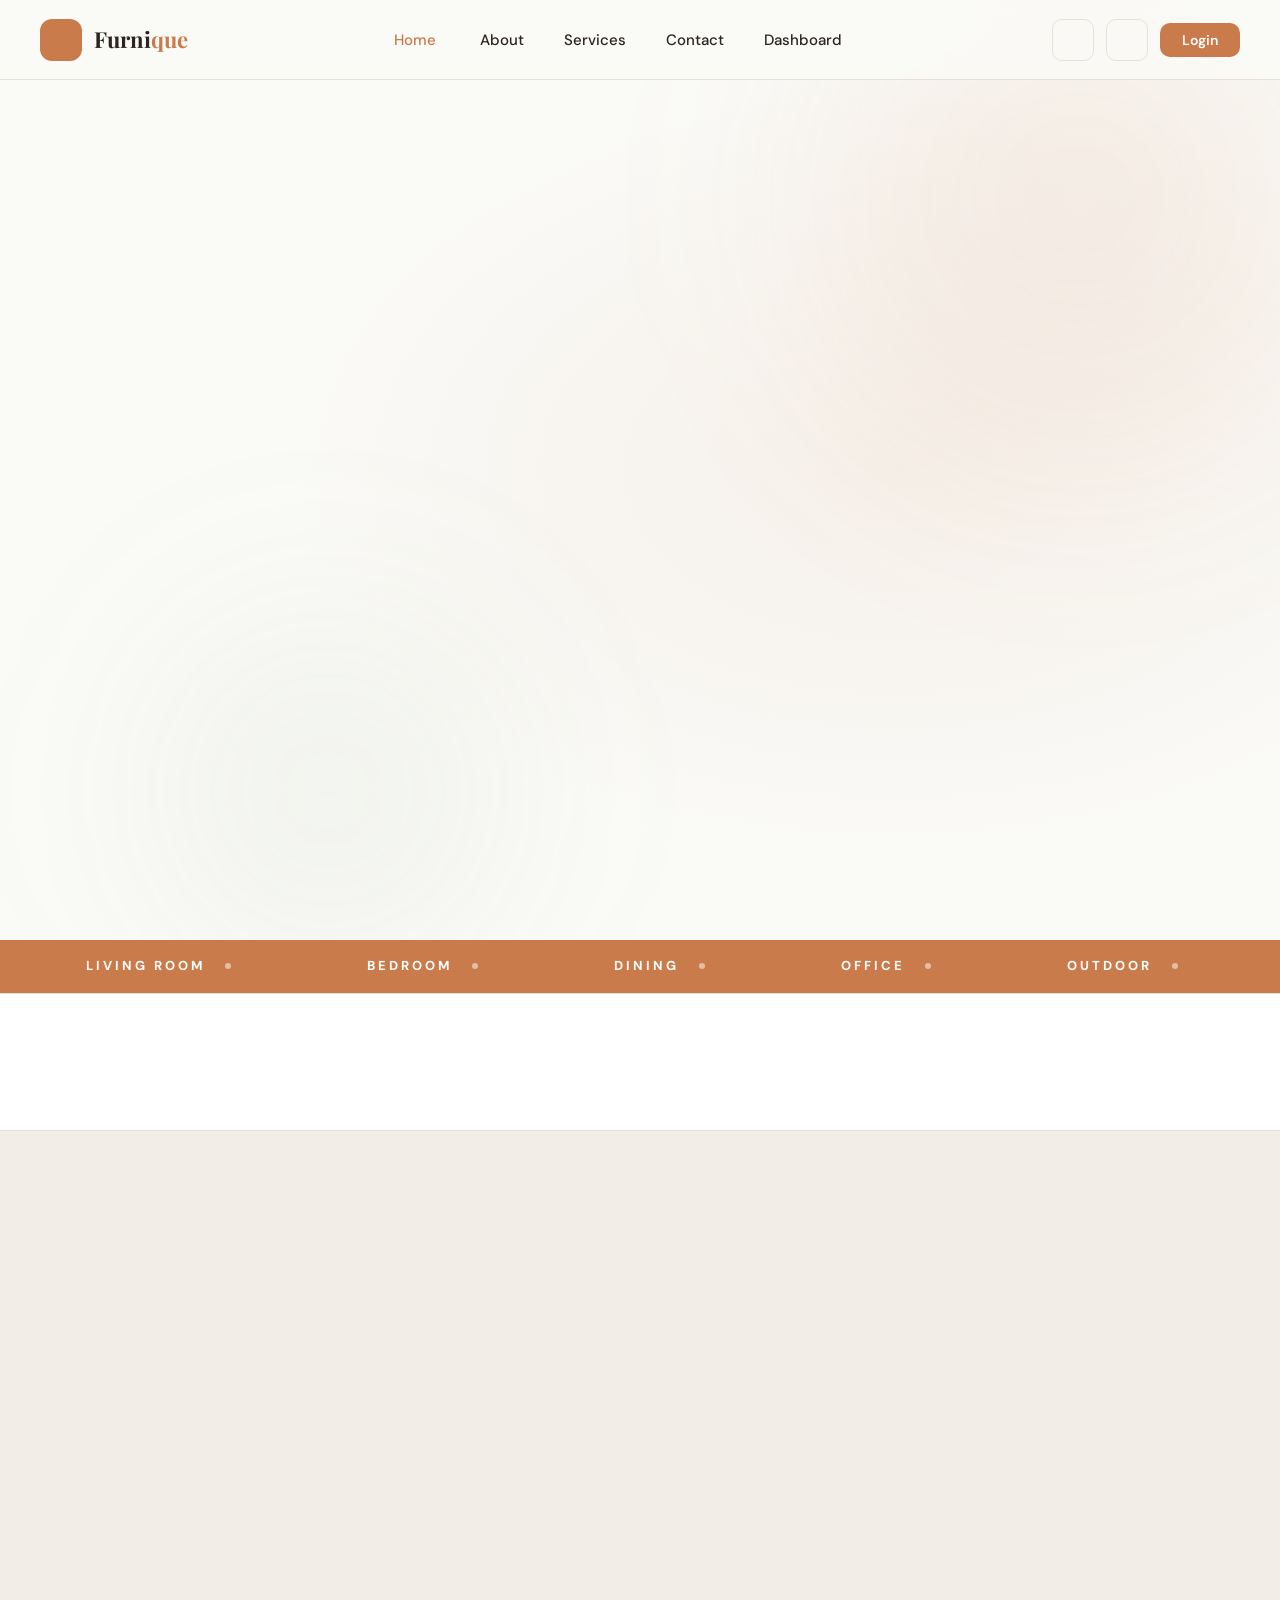
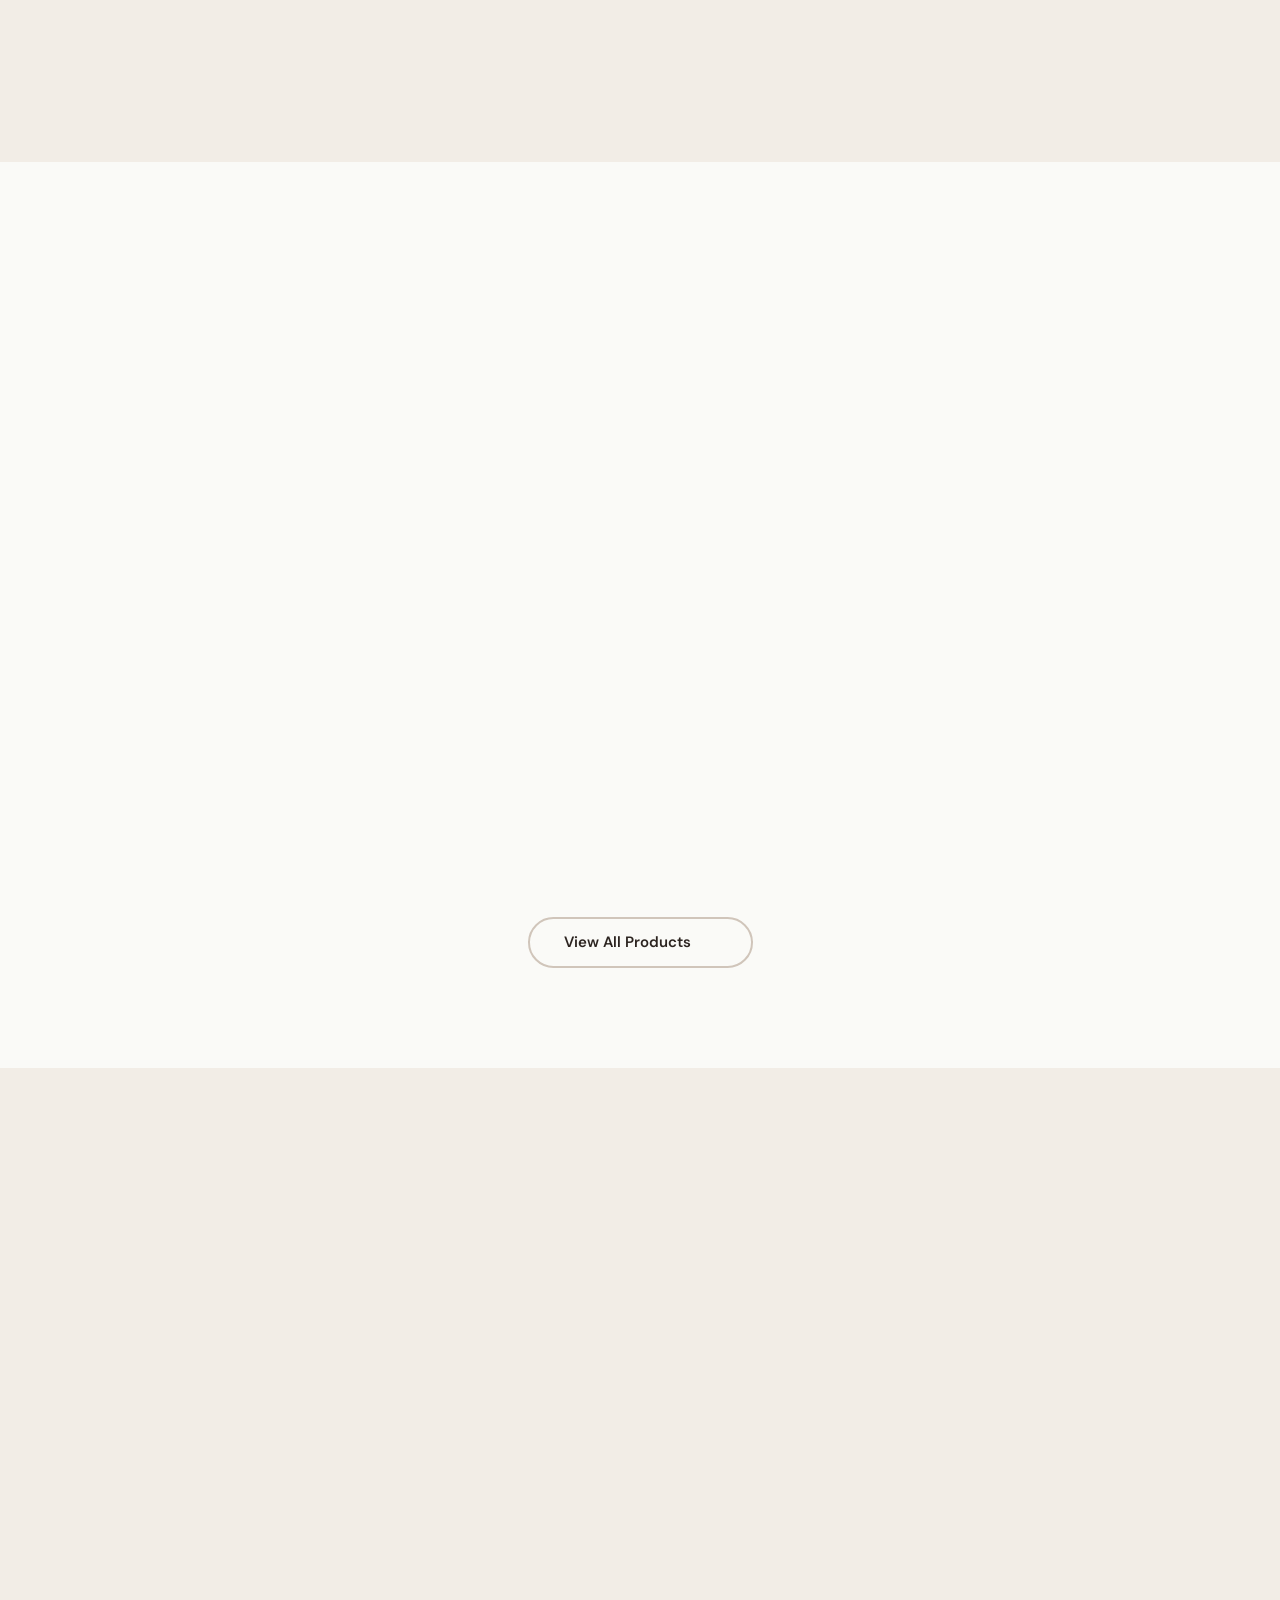
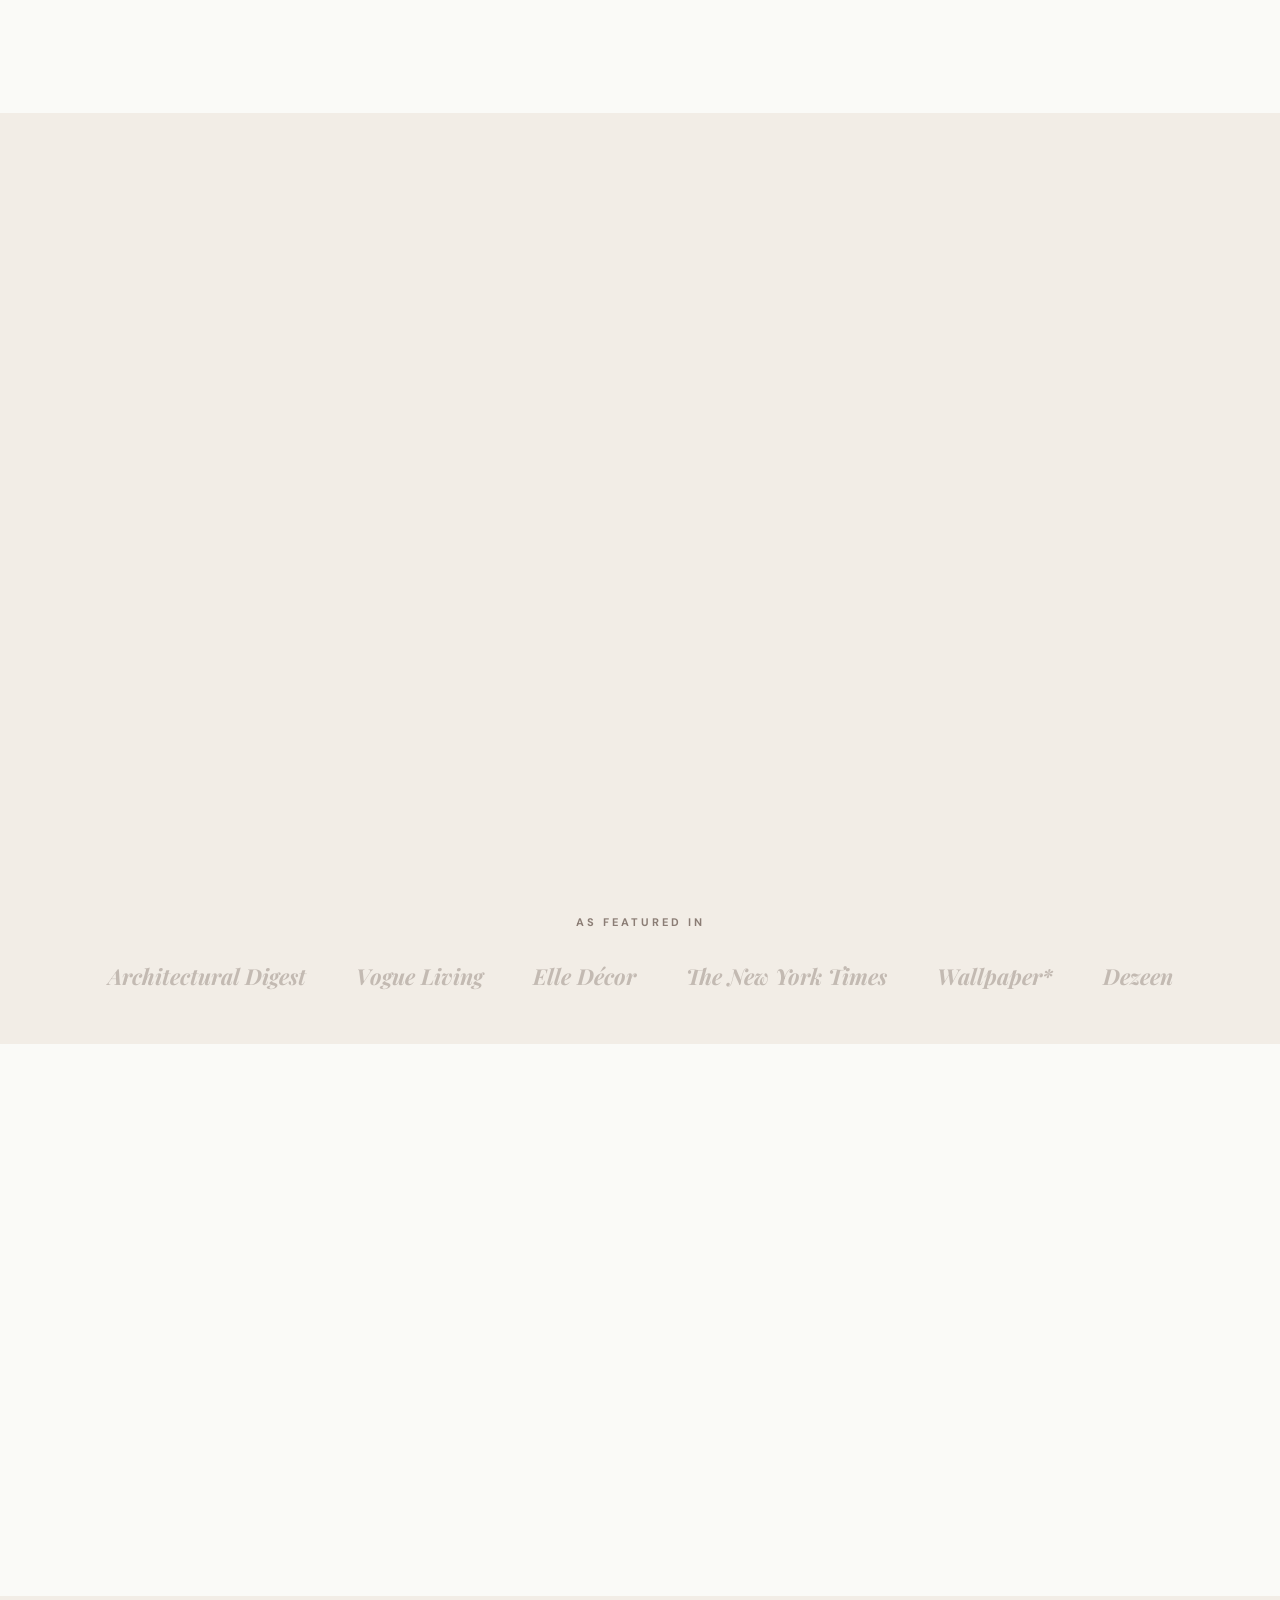
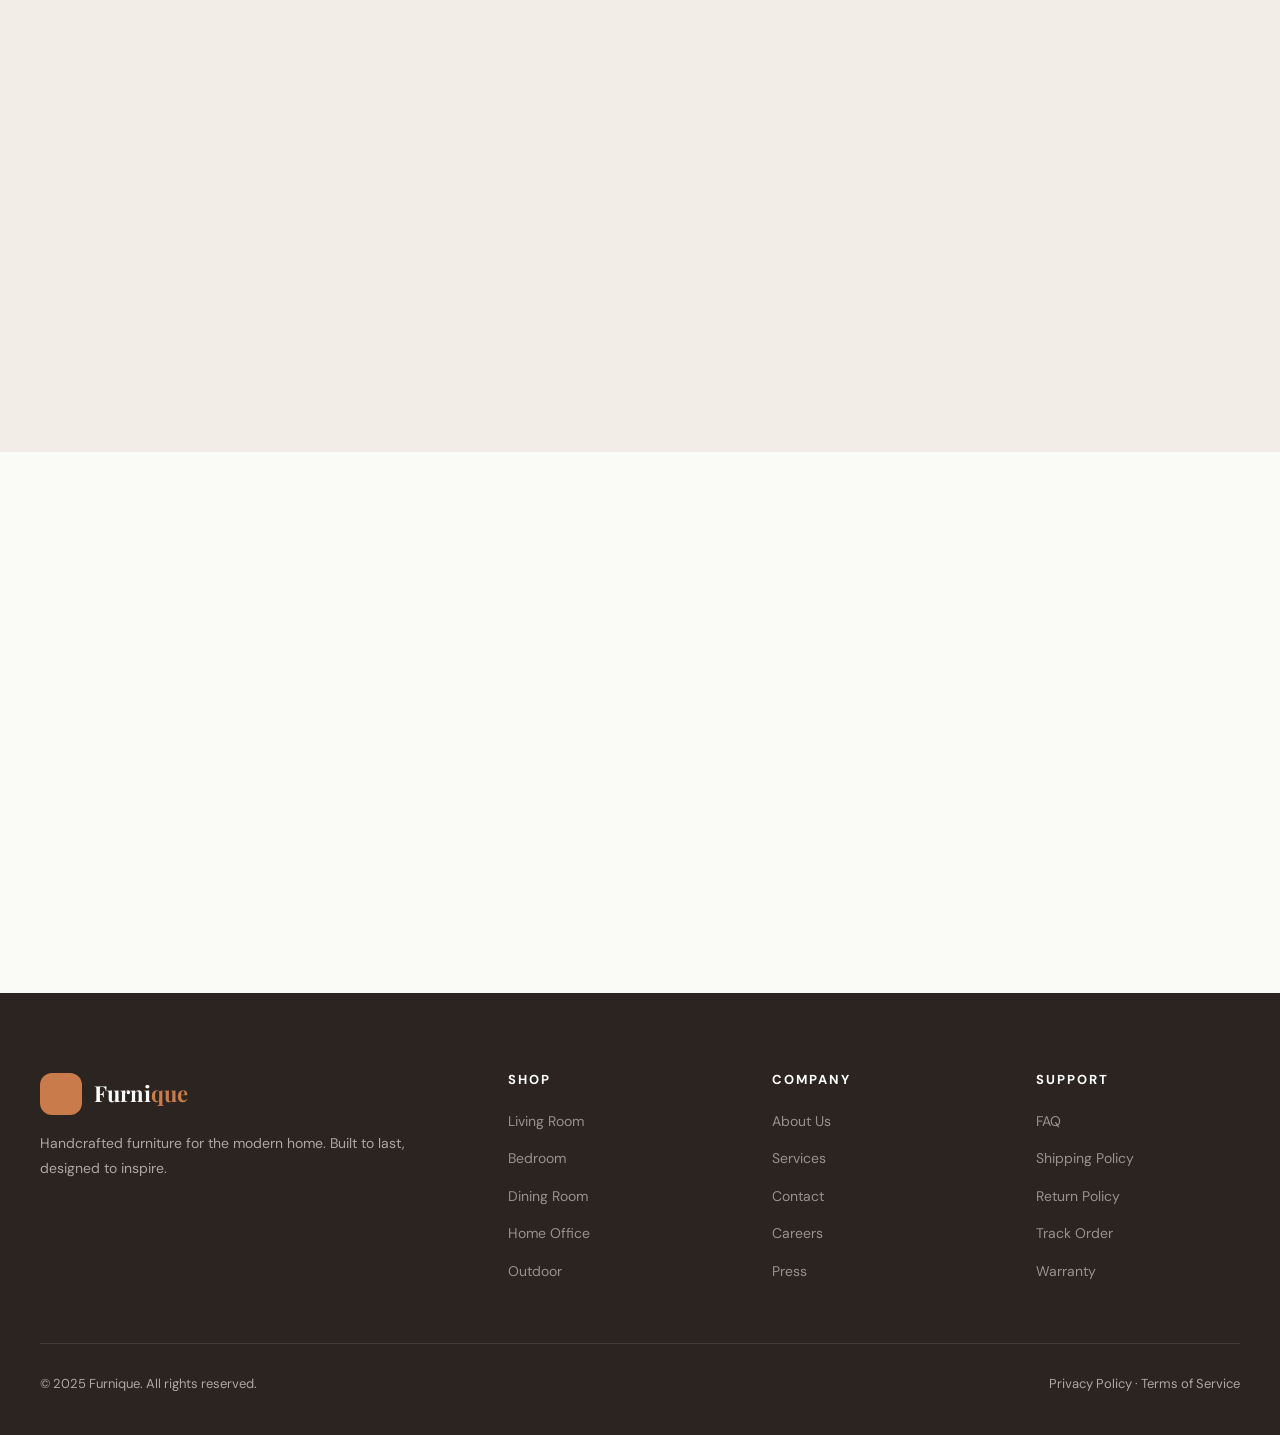
==== commit 5103c762: "Remove social media buttons from footer across all pages" ====
--- a/index.html
+++ b/index.html
@@ -615,12 +615,7 @@
     <div class="footer-brand">
       <a href="index.html" class="logo"><div class="logo-icon"><i data-lucide="armchair"></i></div><span class="logo-text">Furni<span>que</span></span></a>
       <p class="footer-desc">Handcrafted furniture for the modern home. Built to last, designed to inspire.</p>
-      <div class="footer-socials">
-        <a href="#" class="social-btn"><i data-lucide="instagram" style="width:18px"></i></a>
-        <a href="#" class="social-btn"><i data-lucide="facebook" style="width:18px"></i></a>
-        <a href="#" class="social-btn"><i data-lucide="twitter" style="width:18px"></i></a>
-        <a href="#" class="social-btn"><i data-lucide="youtube" style="width:18px"></i></a>
-      </div>
+
     </div>
     <div class="footer-col"><h5>Shop</h5><ul><li><a href="#">Living Room</a></li><li><a href="#">Bedroom</a></li><li><a href="#">Dining Room</a></li><li><a href="#">Home Office</a></li><li><a href="#">Outdoor</a></li></ul></div>
     <div class="footer-col"><h5>Company</h5><ul><li><a href="about.html">About Us</a></li><li><a href="services.html">Services</a></li><li><a href="contact.html">Contact</a></li><li><a href="#">Careers</a></li><li><a href="#">Press</a></li></ul></div>
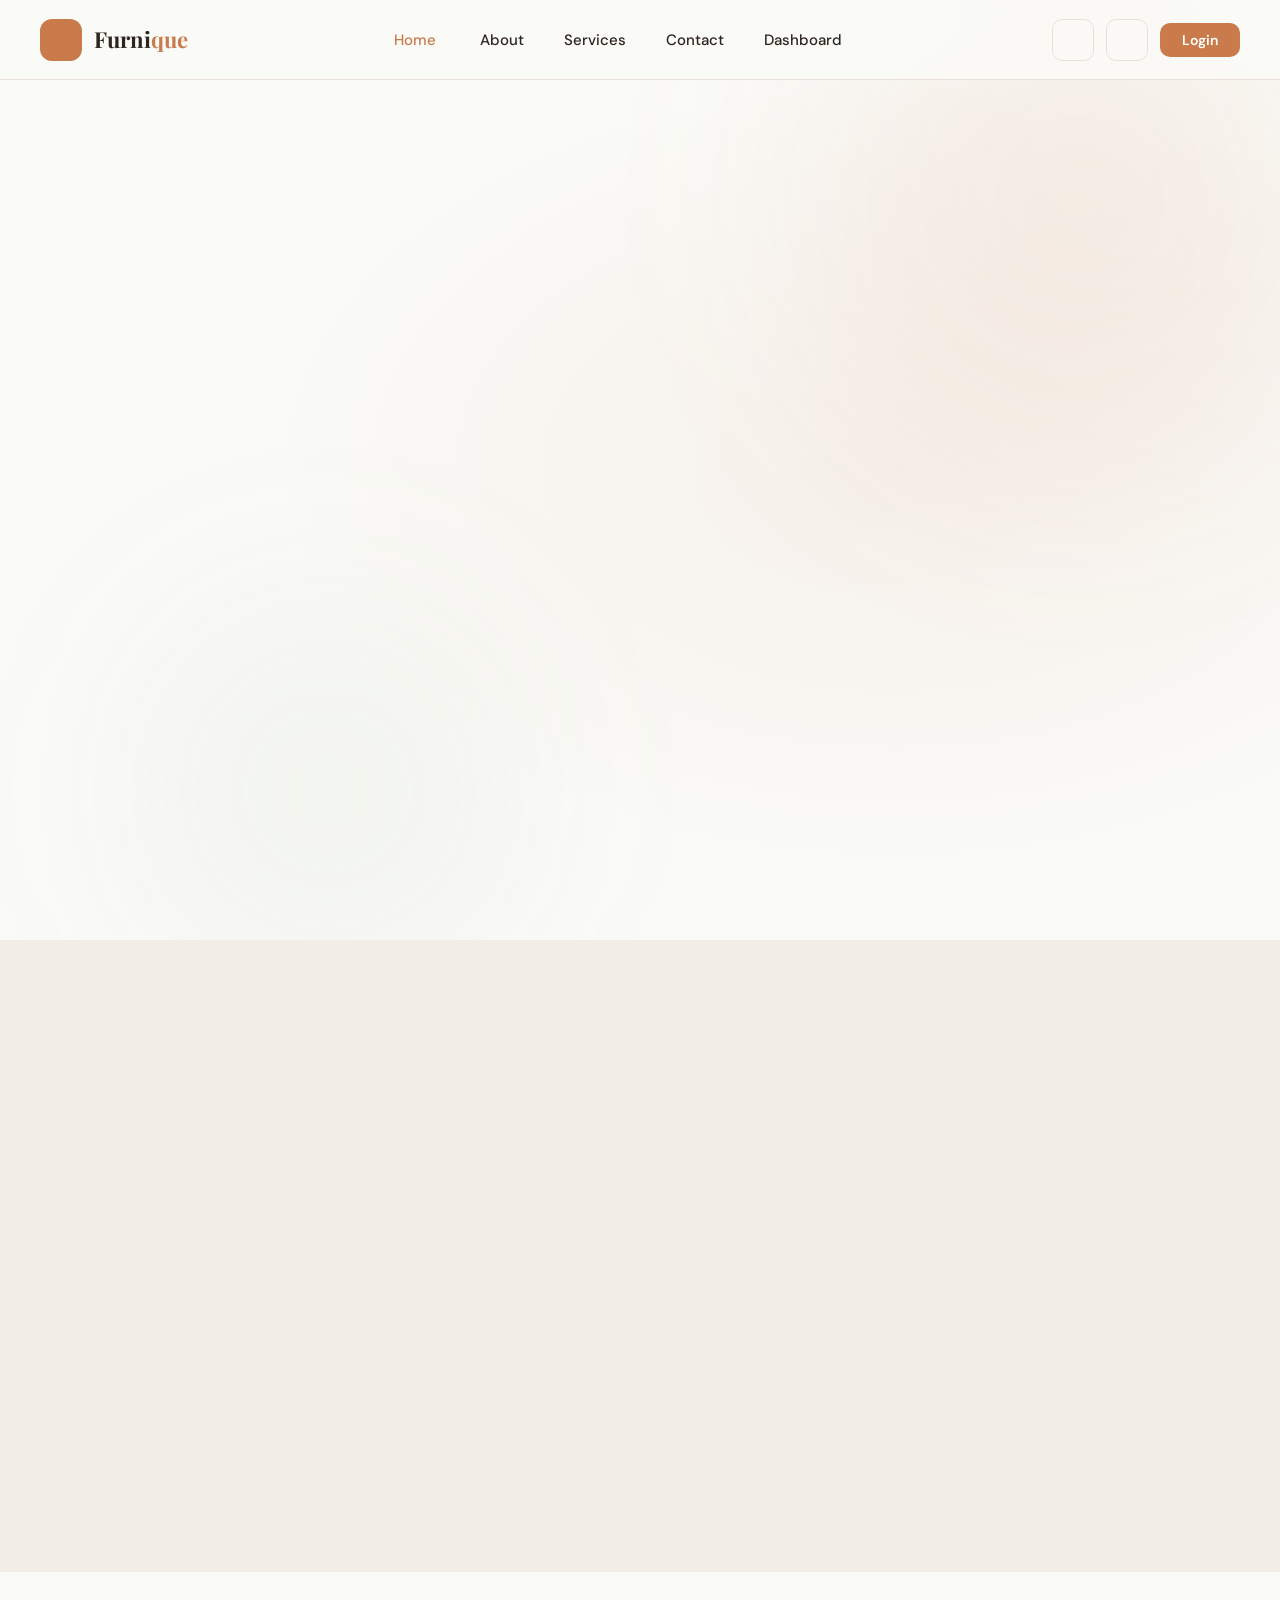
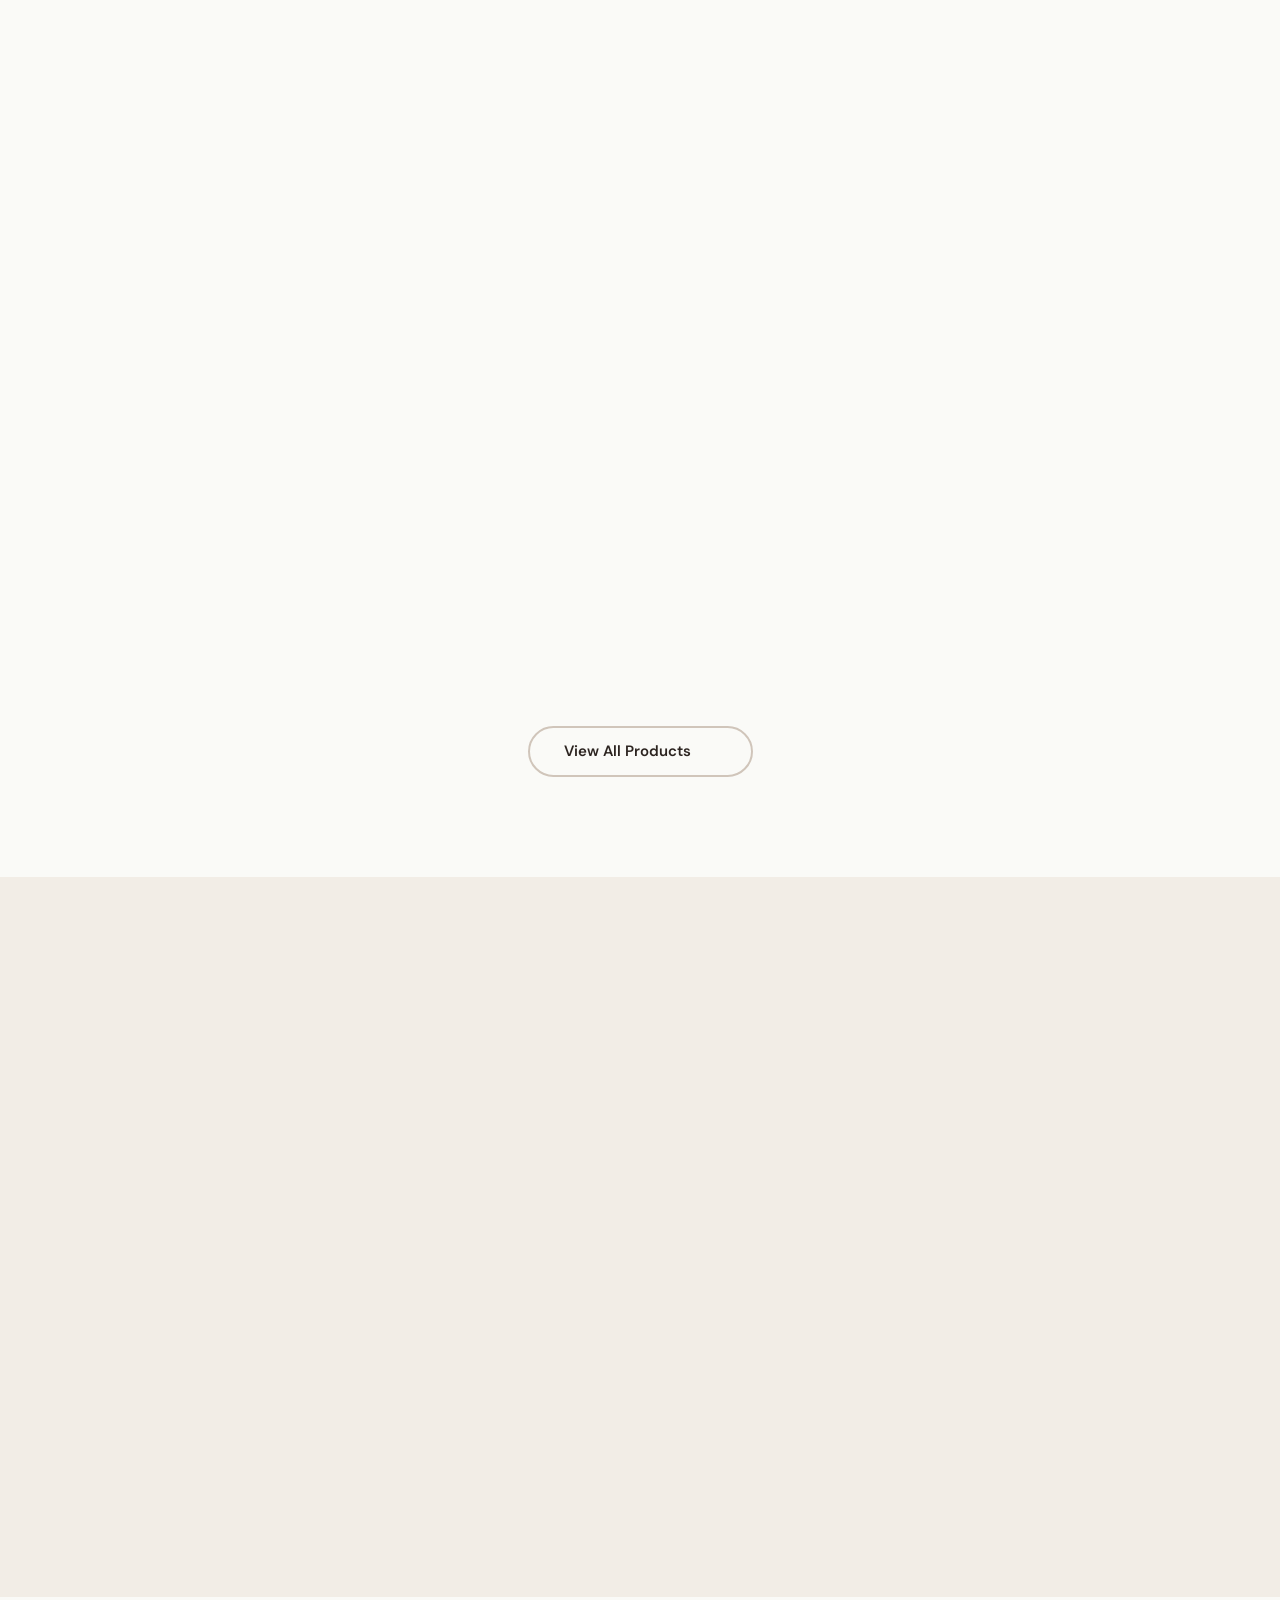
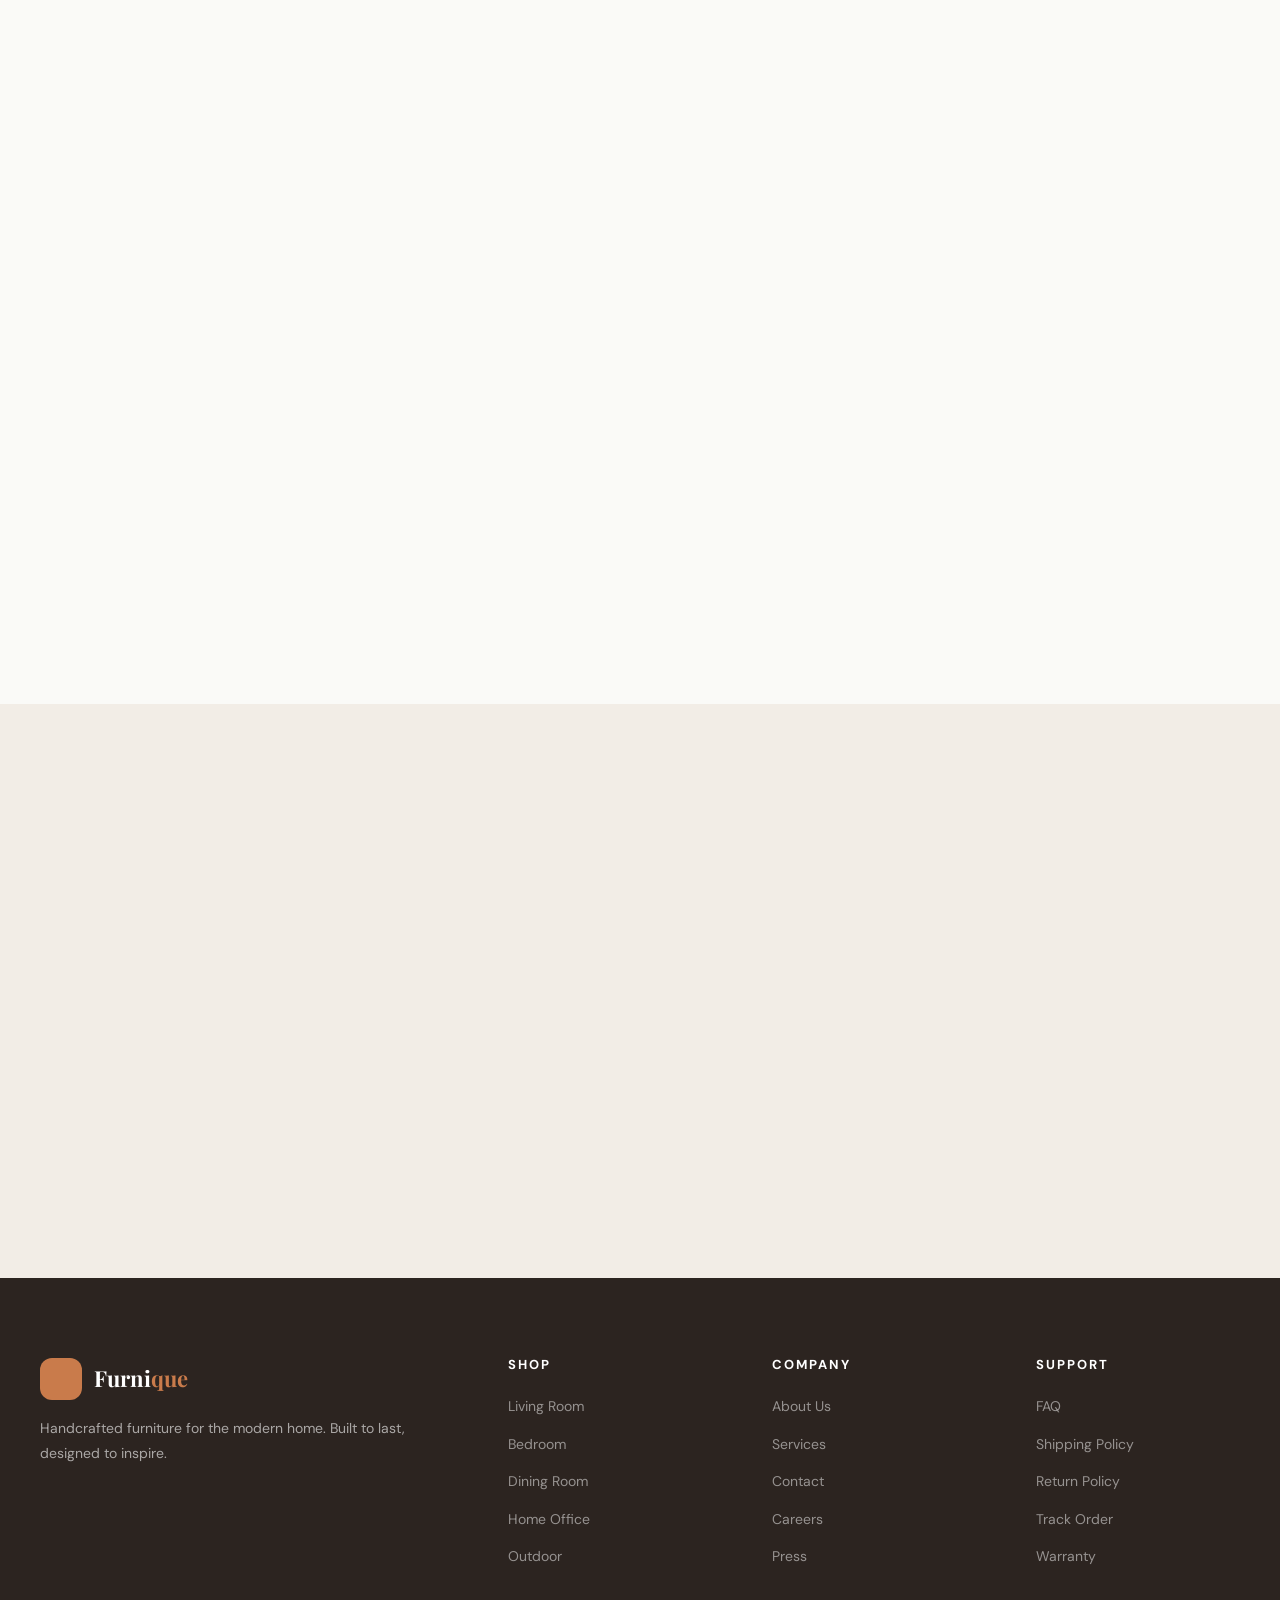
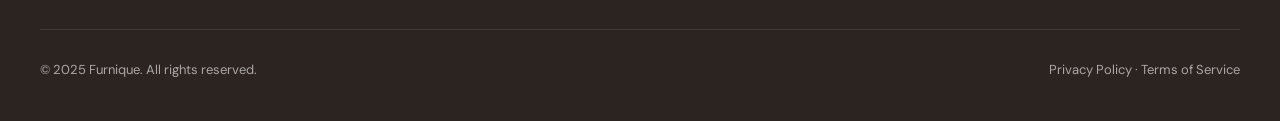
==== commit 5733fab2: "vvvv" ====
--- a/index.html
+++ b/index.html
@@ -63,550 +63,212 @@
 
 <main>
 
-<!-- §3 HERO — Split Layout -->
-<section class="hero" id="home">
-  <div class="hero-bg"></div>
-  <div class="hero-orb hero-orb-1"></div>
-  <div class="hero-orb hero-orb-2"></div>
-  <div class="hero-inner">
-    <div class="hero-content reveal-left">
-      <div class="tag"><i data-lucide="sparkles" style="width:14px"></i> Premium Collection 2025</div>
-      <h1>Furniture That<br><em style="font-style:italic;">Tells</em> Your<br><span class="gradient-text">Story</span></h1>
-      <p>Handcrafted pieces that blend timeless artistry with modern comfort. Transform every room into a sanctuary of elegance.</p>
-      <div class="hero-btns">
-        <a href="#products" class="btn-primary"><i data-lucide="shopping-bag" style="width:18px"></i> Explore Collection</a>
-        <a href="about.html" class="btn-secondary">Our Craftsmanship <i data-lucide="arrow-right" style="width:16px"></i></a>
-      </div>
-      <div class="hero-stats">
-        <div><div class="hero-stat-num">12K+</div><div class="hero-stat-label">Happy Homes</div></div>
-        <div><div class="hero-stat-num">500+</div><div class="hero-stat-label">Unique Designs</div></div>
-        <div><div class="hero-stat-num">98%</div><div class="hero-stat-label">Satisfaction</div></div>
-      </div>
-    </div>
-    <div class="hero-visual reveal-right">
-      <div class="hero-img-frame">
-        <img src="hh.avif" alt="Premium Sofa Collection" />
-      </div>
-      <div class="hero-badge hero-badge-1">
-        <div class="hero-badge-icon"><i data-lucide="star"></i></div>
-        <div><strong>Top Rated</strong><span>4.9 / 5 Stars</span></div>
-      </div>
-      <div class="hero-badge hero-badge-2">
-        <div class="hero-badge-icon"><i data-lucide="truck"></i></div>
-        <div><strong>Free Delivery</strong><span>Orders over $500</span></div>
-      </div>
-    </div>
-  </div>
-</section>
-
-<!-- §4 TICKER -->
-<div class="ticker">
-  <div class="ticker-wrap">
-    <div class="ticker-item"><i data-lucide="armchair" style="width:16px"></i> Living Room <div class="ticker-dot"></div></div>
-    <div class="ticker-item"><i data-lucide="bed" style="width:16px"></i> Bedroom <div class="ticker-dot"></div></div>
-    <div class="ticker-item"><i data-lucide="utensils-crossed" style="width:16px"></i> Dining <div class="ticker-dot"></div></div>
-    <div class="ticker-item"><i data-lucide="monitor" style="width:16px"></i> Office <div class="ticker-dot"></div></div>
-    <div class="ticker-item"><i data-lucide="sun" style="width:16px"></i> Outdoor <div class="ticker-dot"></div></div>
-    <div class="ticker-item"><i data-lucide="baby" style="width:16px"></i> Kids Room <div class="ticker-dot"></div></div>
-    <div class="ticker-item"><i data-lucide="shield-check" style="width:16px"></i> 10-Year Warranty <div class="ticker-dot"></div></div>
-    <div class="ticker-item"><i data-lucide="refresh-cw" style="width:16px"></i> 30-Day Returns <div class="ticker-dot"></div></div>
-    <div class="ticker-item"><i data-lucide="armchair" style="width:16px"></i> Living Room <div class="ticker-dot"></div></div>
-    <div class="ticker-item"><i data-lucide="bed" style="width:16px"></i> Bedroom <div class="ticker-dot"></div></div>
-    <div class="ticker-item"><i data-lucide="utensils-crossed" style="width:16px"></i> Dining <div class="ticker-dot"></div></div>
-    <div class="ticker-item"><i data-lucide="monitor" style="width:16px"></i> Office <div class="ticker-dot"></div></div>
-  </div>
-</div>
-
-<!-- §5 TRUST BADGES -->
-<div class="trust-bar">
-  <div class="trust-inner">
-    <div class="trust-item reveal">
-      <div class="trust-icon"><i data-lucide="truck"></i></div>
-      <div><div class="trust-label">Free Delivery</div><div class="trust-sub">On orders over $500</div></div>
-    </div>
-    <div class="trust-item reveal delay-1">
-      <div class="trust-icon"><i data-lucide="shield-check"></i></div>
-      <div><div class="trust-label">10-Year Warranty</div><div class="trust-sub">Structural guarantee</div></div>
-    </div>
-    <div class="trust-item reveal delay-2">
-      <div class="trust-icon"><i data-lucide="refresh-cw"></i></div>
-      <div><div class="trust-label">30-Day Returns</div><div class="trust-sub">No questions asked</div></div>
-    </div>
-    <div class="trust-item reveal delay-3">
-      <div class="trust-icon"><i data-lucide="headphones"></i></div>
-      <div><div class="trust-label">Expert Support</div><div class="trust-sub">Mon–Sat, 9am–6pm</div></div>
-    </div>
-  </div>
-</div>
-
-<!-- §6 CATEGORIES -->
-<section class="section-pad" id="categories" style="background:var(--bg-secondary);">
-  <div class="container">
-    <div class="section-header reveal">
-      <div class="tag"><i data-lucide="layers" style="width:14px"></i> Browse By Room</div>
-      <h2>Shop by <span class="gradient-text">Category</span></h2>
-      <p>From cozy living rooms to productive home offices — find the perfect fit for every space.</p>
-    </div>
-    <div class="cat-grid">
-      <a href="#" class="cat-card reveal"><div class="cat-icon"><i data-lucide="armchair"></i></div><h4>Living Room</h4><span>214 Items</span></a>
-      <a href="#" class="cat-card reveal delay-1"><div class="cat-icon"><i data-lucide="bed"></i></div><h4>Bedroom</h4><span>178 Items</span></a>
-      <a href="#" class="cat-card reveal delay-2"><div class="cat-icon"><i data-lucide="utensils-crossed"></i></div><h4>Dining</h4><span>96 Items</span></a>
-      <a href="#" class="cat-card reveal delay-3"><div class="cat-icon"><i data-lucide="monitor"></i></div><h4>Office</h4><span>143 Items</span></a>
-      <a href="#" class="cat-card reveal delay-4"><div class="cat-icon"><i data-lucide="sun"></i></div><h4>Outdoor</h4><span>82 Items</span></a>
-      <a href="#" class="cat-card reveal" style="transition-delay:0.75s"><div class="cat-icon"><i data-lucide="baby"></i></div><h4>Kids Room</h4><span>67 Items</span></a>
-    </div>
-  </div>
-</section>
-
-<!-- §7 BEST SELLERS -->
-<section class="section-pad" id="products">
-  <div class="container">
-    <div class="section-header reveal">
-      <div class="tag"><i data-lucide="star" style="width:14px"></i> Best Sellers</div>
-      <h2>Our Most <span class="gradient-text">Loved</span> Pieces</h2>
-      <p>Handpicked favourites — the furniture our customers can't stop raving about.</p>
-    </div>
-    <div class="products-grid">
-      <div class="product-card reveal">
-        <div class="product-img">
-          <img src="https://images.unsplash.com/photo-1567016432779-094069958ea5?auto=format&fit=crop&w=600&q=80" alt="Velvet Sofa" />
-          <span class="product-badge">Bestseller</span>
-          <div class="product-actions">
-            <button class="product-action-btn"><i data-lucide="heart" style="width:16px"></i></button>
-            <button class="product-action-btn"><i data-lucide="eye" style="width:16px"></i></button>
-          </div>
-        </div>
-        <div class="product-info">
-          <div class="product-cat">Living Room</div>
-          <h3 class="product-name">Velvet Cloud Sofa</h3>
-          <div class="product-rating"><span class="stars">★★★★★</span><span class="rating-count">(128)</span></div>
-          <div class="product-footer"><div><span class="product-price">$1,299</span><span class="product-price-old">$1,590</span></div><button class="btn-add-cart"><i data-lucide="shopping-bag" style="width:18px"></i></button></div>
-        </div>
-      </div>
-      <div class="product-card reveal delay-1">
-        <div class="product-img">
-          <img src="https://images.unsplash.com/photo-1586023492125-27b2c045efd7?auto=format&fit=crop&w=600&q=80" alt="Oak Bed" />
-          <span class="product-badge new">New</span>
-          <div class="product-actions">
-            <button class="product-action-btn"><i data-lucide="heart" style="width:16px"></i></button>
-            <button class="product-action-btn"><i data-lucide="eye" style="width:16px"></i></button>
-          </div>
-        </div>
-        <div class="product-info">
-          <div class="product-cat">Bedroom</div>
-          <h3 class="product-name">Solid Oak Bed Frame</h3>
-          <div class="product-rating"><span class="stars">★★★★★</span><span class="rating-count">(94)</span></div>
-          <div class="product-footer"><span class="product-price">$1,850</span><button class="btn-add-cart"><i data-lucide="shopping-bag" style="width:18px"></i></button></div>
-        </div>
-      </div>
-      <div class="product-card reveal delay-2">
-        <div class="product-img">
-          <img src="https://images.unsplash.com/photo-1555041469-a586c61ea9bc?auto=format&fit=crop&w=600&q=80" alt="Dining Table" />
-          <span class="product-badge sale">-20%</span>
-          <div class="product-actions">
-            <button class="product-action-btn"><i data-lucide="heart" style="width:16px"></i></button>
-            <button class="product-action-btn"><i data-lucide="eye" style="width:16px"></i></button>
-          </div>
-        </div>
-        <div class="product-info">
-          <div class="product-cat">Dining</div>
-          <h3 class="product-name">Walnut Dining Table</h3>
-          <div class="product-rating"><span class="stars">★★★★☆</span><span class="rating-count">(67)</span></div>
-          <div class="product-footer"><div><span class="product-price">$920</span><span class="product-price-old">$1,150</span></div><button class="btn-add-cart"><i data-lucide="shopping-bag" style="width:18px"></i></button></div>
-        </div>
-      </div>
-      <div class="product-card reveal delay-3">
-        <div class="product-img">
-          <img src="https://images.unsplash.com/photo-1491926626787-62db157af940?auto=format&fit=crop&w=600&q=80" alt="Office Chair" />
-          <div class="product-actions">
-            <button class="product-action-btn"><i data-lucide="heart" style="width:16px"></i></button>
-            <button class="product-action-btn"><i data-lucide="eye" style="width:16px"></i></button>
-          </div>
-        </div>
-        <div class="product-info">
-          <div class="product-cat">Office</div>
-          <h3 class="product-name">Ergonomic Desk Chair</h3>
-          <div class="product-rating"><span class="stars">★★★★★</span><span class="rating-count">(211)</span></div>
-          <div class="product-footer"><span class="product-price">$680</span><button class="btn-add-cart"><i data-lucide="shopping-bag" style="width:18px"></i></button></div>
-        </div>
-      </div>
-    </div>
-    <div style="text-align:center;margin-top:50px;"><a href="#" class="btn-secondary">View All Products <i data-lucide="arrow-right" style="width:16px"></i></a></div>
-  </div>
-</section>
-
-<!-- §8 FEATURE SPLIT — Craftsmanship -->
-<section class="section-pad" style="background:var(--bg-secondary);">
-  <div class="container">
-    <div class="feature-split">
-      <div class="feature-img reveal-left">
-        <img src="https://images.unsplash.com/photo-1631679706909-1844bbd07221?auto=format&fit=crop&w=800&q=80" alt="Craftsmanship" />
-      </div>
-      <div class="feature-content reveal-right">
-        <div class="tag"><i data-lucide="hammer" style="width:14px"></i> Our Craftsmanship</div>
-        <h2>Built to Last <span class="gradient-text">a Lifetime</span></h2>
-        <p>Each piece is meticulously crafted by master artisans using sustainably sourced materials — because your home deserves nothing less than the finest.</p>
-        <div class="feature-points">
-          <div class="feature-point"><div class="feature-point-icon"><i data-lucide="leaf"></i></div><div class="feature-point-text"><h5>Sustainably Sourced</h5><p>FSC-certified forests only.</p></div></div>
-          <div class="feature-point"><div class="feature-point-icon"><i data-lucide="shield-check"></i></div><div class="feature-point-text"><h5>10-Year Warranty</h5><p>We stand behind every piece we make.</p></div></div>
-          <div class="feature-point"><div class="feature-point-icon"><i data-lucide="paintbrush"></i></div><div class="feature-point-text"><h5>Custom Finishes</h5><p>Choose from 40+ finishes and fabrics.</p></div></div>
-        </div>
-        <a href="about.html" class="btn-primary">Discover Our Story <i data-lucide="arrow-right" style="width:16px"></i></a>
-      </div>
-    </div>
-  </div>
-</section>
-
-<!-- §9 STATS -->
-<div class="stats-bar">
-  <div class="stats-inner">
-    <div class="stat-item reveal"><span class="stat-num">12,000+</span><div class="stat-label">Homes Furnished</div></div>
-    <div class="stat-item reveal delay-1"><span class="stat-num">500+</span><div class="stat-label">Unique Designs</div></div>
-    <div class="stat-item reveal delay-2"><span class="stat-num">15+</span><div class="stat-label">Years of Craft</div></div>
-    <div class="stat-item reveal delay-3"><span class="stat-num">98%</span><div class="stat-label">Satisfaction Rate</div></div>
-  </div>
-</div>
-
-<!-- §10 PROMO BANNER -->
-<section style="background:var(--bg-primary);padding:60px 40px;">
-  <div class="container">
-    <div class="promo-strip reveal">
-      <div>
-        <div class="tag" style="background:rgba(255,255,255,0.1);border-color:rgba(255,255,255,0.2);color:rgba(255,255,255,0.9);margin-bottom:16px;">Limited Time Offer</div>
-        <h2>Spring Sale — Extra 25% Off Selected Items</h2>
-        <p>Use code <strong style="color:var(--accent);font-size:18px;letter-spacing:2px;">SPRING25</strong> at checkout. Ends Sunday.</p>
-      </div>
-      <div class="promo-badge">
-        <div class="promo-badge-num">25%</div>
-        <div class="promo-badge-txt">Off Today</div>
-      </div>
-      <a href="#products" class="btn-primary" style="background:#fff;color:var(--accent);">Shop Sale <i data-lucide="tag" style="width:16px"></i></a>
-    </div>
-  </div>
-</section>
-
-<!-- §11 NEW ARRIVALS -->
-<section class="section-pad">
-  <div class="container">
-    <div class="section-header reveal">
-      <div class="tag"><i data-lucide="zap" style="width:14px"></i> Just Arrived</div>
-      <h2>New <span class="gradient-text">Arrivals</span></h2>
-      <p>Fresh off the workshop — the latest additions to our collection.</p>
-    </div>
-    <div class="products-grid">
-      <div class="product-card reveal">
-        <div class="product-img">
-          <img src="https://images.unsplash.com/photo-1507652313519-d4e9174996dd?auto=format&fit=crop&w=600&q=80" alt="Accent Chair" />
-          <span class="product-badge new">New</span>
-          <div class="product-actions"><button class="product-action-btn"><i data-lucide="heart" style="width:16px"></i></button><button class="product-action-btn"><i data-lucide="eye" style="width:16px"></i></button></div>
-        </div>
-        <div class="product-info">
-          <div class="product-cat">Living Room</div>
-          <h3 class="product-name">Boucle Accent Chair</h3>
-          <div class="product-rating"><span class="stars">★★★★★</span><span class="rating-count">(42)</span></div>
-          <div class="product-footer"><span class="product-price">$449</span><button class="btn-add-cart"><i data-lucide="shopping-bag" style="width:18px"></i></button></div>
-        </div>
-      </div>
-      <div class="product-card reveal delay-1">
-        <div class="product-img">
-          <img src="https://images.unsplash.com/photo-1549187774-b4e9b0445b41?auto=format&fit=crop&w=600&q=80" alt="Coffee Table" />
-          <span class="product-badge new">New</span>
-          <div class="product-actions"><button class="product-action-btn"><i data-lucide="heart" style="width:16px"></i></button><button class="product-action-btn"><i data-lucide="eye" style="width:16px"></i></button></div>
-        </div>
-        <div class="product-info">
-          <div class="product-cat">Living Room</div>
-          <h3 class="product-name">Marble Coffee Table</h3>
-          <div class="product-rating"><span class="stars">★★★★☆</span><span class="rating-count">(29)</span></div>
-          <div class="product-footer"><span class="product-price">$780</span><button class="btn-add-cart"><i data-lucide="shopping-bag" style="width:18px"></i></button></div>
-        </div>
-      </div>
-      <div class="product-card reveal delay-2">
-        <div class="product-img">
-          <img src="https://images.unsplash.com/photo-1595526114035-0d45ed16cfbf?auto=format&fit=crop&w=600&q=80" alt="Dresser" />
-          <span class="product-badge new">New</span>
-          <div class="product-actions"><button class="product-action-btn"><i data-lucide="heart" style="width:16px"></i></button><button class="product-action-btn"><i data-lucide="eye" style="width:16px"></i></button></div>
-        </div>
-        <div class="product-info">
-          <div class="product-cat">Bedroom</div>
-          <h3 class="product-name">Pine Wood Dresser</h3>
-          <div class="product-rating"><span class="stars">★★★★★</span><span class="rating-count">(53)</span></div>
-          <div class="product-footer"><span class="product-price">$1,120</span><button class="btn-add-cart"><i data-lucide="shopping-bag" style="width:18px"></i></button></div>
-        </div>
-      </div>
-      <div class="product-card reveal delay-3">
-        <div class="product-img">
-          <img src="https://images.unsplash.com/photo-1461175827210-5ceac3e39dd2?auto=format&fit=crop&w=600&q=80" alt="Bookshelf" />
-          <span class="product-badge new">New</span>
-          <div class="product-actions"><button class="product-action-btn"><i data-lucide="heart" style="width:16px"></i></button><button class="product-action-btn"><i data-lucide="eye" style="width:16px"></i></button></div>
-        </div>
-        <div class="product-info">
-          <div class="product-cat">Office</div>
-          <h3 class="product-name">Open Teak Bookshelf</h3>
-          <div class="product-rating"><span class="stars">★★★★☆</span><span class="rating-count">(18)</span></div>
-          <div class="product-footer"><span class="product-price">$620</span><button class="btn-add-cart"><i data-lucide="shopping-bag" style="width:18px"></i></button></div>
-        </div>
-      </div>
-    </div>
-  </div>
-</section>
-
-<!-- §12 FEATURE SPLIT 2 — Design Service -->
-<section class="section-pad" style="background:var(--bg-secondary);">
-  <div class="container">
-    <div class="feature-split reverse">
-      <div class="feature-img reveal-right">
-        <img src="https://images.unsplash.com/photo-1616486338812-3dadae4b4ace?auto=format&fit=crop&w=800&q=80" alt="Design Service" />
-      </div>
-      <div class="feature-content reveal-left">
-        <div class="tag"><i data-lucide="award" style="width:14px"></i> Free Service</div>
-        <h2>Design Consultation — <span class="gradient-text">On Us</span></h2>
-        <p>We don't just sell furniture — we help you design the perfect space. Book a free one-on-one session with our expert interior designers.</p>
-        <div class="feature-points">
-          <div class="feature-point"><div class="feature-point-icon"><i data-lucide="users"></i></div><div class="feature-point-text"><h5>Expert Consultants</h5><p>Dedicated designers to guide your vision.</p></div></div>
-          <div class="feature-point"><div class="feature-point-icon"><i data-lucide="package"></i></div><div class="feature-point-text"><h5>White-Glove Delivery</h5><p>We assemble and place everything.</p></div></div>
-          <div class="feature-point"><div class="feature-point-icon"><i data-lucide="refresh-cw"></i></div><div class="feature-point-text"><h5>30-Day Returns</h5><p>Not in love? Return it — no hassle.</p></div></div>
-        </div>
-        <a href="services.html" class="btn-primary">Our Services <i data-lucide="arrow-right" style="width:16px"></i></a>
-      </div>
-    </div>
-  </div>
-</section>
-
-<!-- §13 ROOM INSPIRATION GALLERY -->
-<section class="section-pad">
-  <div class="container">
-    <div class="section-header reveal">
-      <div class="tag"><i data-lucide="image" style="width:14px"></i> Room Ideas</div>
-      <h2>Get <span class="gradient-text">Inspired</span></h2>
-      <p>Browse real rooms styled by our design team — hover to see the room name.</p>
-    </div>
-    <div class="room-gallery reveal">
-      <div class="room-card room-card-large">
-        <img src="https://images.unsplash.com/photo-1556909114-f6e7ad7d3136?auto=format&fit=crop&w=800&q=80" alt="Living Room" />
-        <div class="room-overlay"><span class="room-label">Scandinavian Living Room</span></div>
-      </div>
-      <div class="room-card">
-        <img src="https://images.unsplash.com/photo-1616594039964-ae9021a400a0?auto=format&fit=crop&w=600&q=80" alt="Bedroom" />
-        <div class="room-overlay"><span class="room-label">Linen Bedroom Suite</span></div>
-      </div>
-      <div class="room-card">
-        <img src="https://images.unsplash.com/photo-1567538096630-e0c55bd6374c?auto=format&fit=crop&w=600&q=80" alt="Dining Room" />
-        <div class="room-overlay"><span class="room-label">Walnut Dining Room</span></div>
-      </div>
-      <div class="room-card">
-        <img src="https://images.unsplash.com/photo-1526040652367-ac003a0475fe?auto=format&fit=crop&w=600&q=80" alt="Office" />
-        <div class="room-overlay"><span class="room-label">Modern Home Office</span></div>
-      </div>
-      <div class="room-card">
-        <img src="f1.jpg" alt="Kids" />
-        <div class="room-overlay"><span class="room-label">Playful Kids Room</span></div>
-      </div>
-    </div>
-  </div>
-</section>
-
-<!-- §14 TESTIMONIALS -->
-<section class="section-pad" style="background:var(--bg-secondary);">
-  <div class="container">
-    <div class="section-header reveal">
-      <div class="tag"><i data-lucide="heart" style="width:14px"></i> Customer Stories</div>
-      <h2>What Our <span class="gradient-text">Customers</span> Say</h2>
-      <p>Real stories from real homes — hear how Furnique transformed their spaces.</p>
-    </div>
-    <div class="testimonials-grid">
-      <div class="testimonial-card reveal">
-        <div class="quote-icon">"</div>
-        <p class="testimonial-text">The Velvet Cloud Sofa is absolutely breathtaking. Every guest can't stop complimenting it. Worth every penny!</p>
-        <div class="testimonial-author">
-          <div class="author-avatar"><img src="https://i.pravatar.cc/48?img=1" alt="Sarah" /></div>
-          <div><div class="author-name">Sarah Mitchell</div><div class="author-role">Interior Designer, NYC</div></div>
-        </div>
-      </div>
-      <div class="testimonial-card reveal delay-1">
-        <div class="quote-icon">"</div>
-        <p class="testimonial-text">White-glove delivery is a game changer. They assembled everything and my bedroom looks like a 5-star hotel.</p>
-        <div class="testimonial-author">
-          <div class="author-avatar"><img src="https://i.pravatar.cc/48?img=8" alt="James" /></div>
-          <div><div class="author-name">James Rutherford</div><div class="author-role">Architect, London</div></div>
-        </div>
-      </div>
-      <div class="testimonial-card reveal delay-2">
-        <div class="quote-icon">"</div>
-        <p class="testimonial-text">I customised my dining table with a walnut finish and it arrived exactly as imagined. Truly heirloom furniture.</p>
-        <div class="testimonial-author">
-          <div class="author-avatar"><img src="https://i.pravatar.cc/48?img=5" alt="Priya" /></div>
-          <div><div class="author-name">Priya Sharma</div><div class="author-role">Homeowner, Dubai</div></div>
-        </div>
-      </div>
-    </div>
-  </div>
-</section>
-
-<!-- §15 AS SEEN IN / PRESS -->
-<div class="press-strip">
-  <div class="press-inner">
-    <p class="press-label">As Featured In</p>
-    <div class="press-logos">
-      <span class="press-logo-item">Architectural Digest</span>
-      <span class="press-logo-item">Vogue Living</span>
-      <span class="press-logo-item">Elle Décor</span>
-      <span class="press-logo-item">The New York Times</span>
-      <span class="press-logo-item">Wallpaper*</span>
-      <span class="press-logo-item">Dezeen</span>
-    </div>
-  </div>
-</div>
-
-<!-- §16 SUSTAINABILITY -->
-<section class="section-pad">
-  <div class="container">
-    <div class="sustain-grid">
-      <div class="reveal-left">
-        <div class="tag"><i data-lucide="leaf" style="width:14px"></i> Our Commitment</div>
-        <h2>Furniture That's <span class="gradient-text">Good for the Planet</span></h2>
-        <p style="font-size:16px;color:var(--text-muted);line-height:1.8;margin-bottom:30px;">We believe beautiful homes shouldn't come at the earth's expense. Every Furnique piece is crafted with sustainability at its core — from forest to your front door.</p>
-        <p style="font-size:16px;color:var(--text-muted);line-height:1.8;margin-bottom:36px;">We've planted over 80,000 trees through our partnership with One Tree Planted, and we're on track to be carbon neutral by 2026.</p>
-        <a href="about.html" class="btn-primary">Our Green Pledge <i data-lucide="arrow-right" style="width:16px"></i></a>
-      </div>
-      <div class="sustain-badges reveal-right">
-        <div class="sustain-badge">
-          <div class="sustain-badge-icon"><i data-lucide="tree-pine"></i></div>
-          <strong>FSC Certified</strong><span>100% certified wood</span>
-        </div>
-        <div class="sustain-badge">
-          <div class="sustain-badge-icon"><i data-lucide="droplets"></i></div>
-          <strong>Water-Based Finishes</strong><span>Non-toxic throughout</span>
-        </div>
-        <div class="sustain-badge">
-          <div class="sustain-badge-icon"><i data-lucide="recycle"></i></div>
-          <strong>Zero Waste Packaging</strong><span>100% recyclable</span>
-        </div>
-        <div class="sustain-badge">
-          <div class="sustain-badge-icon"><i data-lucide="zap"></i></div>
-          <strong>Carbon Neutral by 2026</strong><span>On track</span>
-        </div>
-      </div>
-    </div>
-  </div>
-</section>
-
-<!-- §17 HOW IT WORKS -->
-<section class="section-pad" style="background:var(--bg-secondary);">
-  <div class="container">
-    <div class="section-header reveal">
-      <div class="tag"><i data-lucide="git-branch" style="width:14px"></i> Simple Process</div>
-      <h2>From Browse to <span class="gradient-text">Beautiful Room</span></h2>
-      <p>Four easy steps to your perfect home space.</p>
-    </div>
-    <div class="process-steps">
-      <div class="step-card reveal">
-        <div class="step-num">1</div>
-        <h4>Browse & Select</h4>
-        <p>Explore our curated collection online or visit our showroom.</p>
-      </div>
-      <div class="step-card reveal delay-1">
-        <div class="step-num">2</div>
-        <h4>Consult & Customize</h4>
-        <p>Personalize finishes, fabrics and dimensions with our designers.</p>
-      </div>
-      <div class="step-card reveal delay-2">
-        <div class="step-num">3</div>
-        <h4>Craft & Wait</h4>
-        <p>Artisans handcraft your piece. Most ship in 6–8 weeks.</p>
-      </div>
-      <div class="step-card reveal delay-3">
-        <div class="step-num">4</div>
-        <h4>Deliver & Love</h4>
-        <p>White-glove delivery and full in-home assembly included.</p>
-      </div>
-    </div>
-  </div>
-</section>
-
-<!-- §18 BLOG / INSPIRATION -->
-<section class="section-pad">
-  <div class="container">
-    <div class="section-header reveal">
-      <div class="tag"><i data-lucide="book-open" style="width:14px"></i> Design Journal</div>
-      <h2>Ideas for Your <span class="gradient-text">Next Room</span></h2>
-      <p>Styling tips, design trends, and behind-the-scenes from our studio.</p>
-    </div>
-    <div class="blog-grid">
-      <a href="#" class="blog-card reveal">
-        <div class="blog-img"><img src="f4.jpg" alt="Blog 1" /></div>
-        <div class="blog-body">
-          <span class="blog-tag">Styling Tips</span>
-          <h3 class="blog-title">10 Ways to Style a Boucle Sofa</h3>
-          <p class="blog-excerpt">Boucle is the texture of the season. Here's how to make it work in every room.</p>
-          <div class="blog-meta"><span>Mar 18, 2025</span><span>·</span><span>5 min read</span></div>
-        </div>
-      </a>
-      <a href="#" class="blog-card reveal delay-1">
-        <div class="blog-img"><img src="https://images.unsplash.com/photo-1631679706909-1844bbd07221?auto=format&fit=crop&w=800&q=80" alt="Blog 2" /></div>
-        <div class="blog-body">
-          <span class="blog-tag">Trends 2025</span>
-          <h3 class="blog-title">Warm Naturals: The Biggest Furniture Trend</h3>
-          <p class="blog-excerpt">Terracotta, warm oak, and earthy linen — discover why warm naturals define 2025.</p>
-          <div class="blog-meta"><span>Mar 12, 2025</span><span>·</span><span>7 min read</span></div>
-        </div>
-      </a>
-      <a href="#" class="blog-card reveal delay-2">
-        <div class="blog-img"><img src="https://images.unsplash.com/photo-1616486338812-3dadae4b4ace?auto=format&fit=crop&w=800&q=80" alt="Blog 3" /></div>
-        <div class="blog-body">
-          <span class="blog-tag">Behind the Scenes</span>
-          <h3 class="blog-title">A Day in Our Copenhagen Workshop</h3>
-          <p class="blog-excerpt">Step inside our artisan workshop and see how every piece comes to life.</p>
-          <div class="blog-meta"><span>Mar 5, 2025</span><span>·</span><span>4 min read</span></div>
-        </div>
-      </a>
-    </div>
-  </div>
-</section>
-
-<!-- §19 APP DOWNLOAD CTA -->
-<section class="section-pad" style="background:var(--bg-secondary);">
-  <div class="container">
-    <div class="app-cta-inner">
-      <div class="reveal-left">
-        <div class="tag"><i data-lucide="smartphone" style="width:14px"></i> Furnique App</div>
-        <h2>Shop & Design in <span class="gradient-text">Your Pocket</span></h2>
-        <p style="font-size:16px;color:var(--text-muted);line-height:1.8;margin-bottom:8px;">Use AR to visualise furniture in your room before buying. Available on iOS and Android.</p>
-        <ul style="display:flex;flex-direction:column;gap:10px;margin:20px 0;">
-          <li style="display:flex;align-items:center;gap:12px;font-size:14px;color:var(--text-muted);"><i data-lucide="check-circle" style="width:18px;color:var(--sage)"></i> AR Room Visualiser</li>
-          <li style="display:flex;align-items:center;gap:12px;font-size:14px;color:var(--text-muted);"><i data-lucide="check-circle" style="width:18px;color:var(--sage)"></i> Track your orders live</li>
-          <li style="display:flex;align-items:center;gap:12px;font-size:14px;color:var(--text-muted);"><i data-lucide="check-circle" style="width:18px;color:var(--sage)"></i> Exclusive app-only offers</li>
-        </ul>
-        <div class="app-badges">
-          <a href="#" class="app-badge">
-            <i data-lucide="apple" style="width:24px"></i>
-            <div><span class="app-badge-sub">Download on the</span><span class="app-badge-title">App Store</span></div>
-          </a>
-          <a href="#" class="app-badge">
-            <i data-lucide="play" style="width:24px"></i>
-            <div><span class="app-badge-sub">Get it on</span><span class="app-badge-title">Google Play</span></div>
-          </a>
-        </div>
-      </div>
-      <div class="app-img reveal-right">
-        <img src="https://images.unsplash.com/photo-1512941937669-90a1b58e7e9c?auto=format&fit=crop&w=300&q=80" alt="Furnique App" />
-      </div>
-    </div>
-  </div>
-</section>
-
-<!-- §20 NEWSLETTER + FOOTER -->
-<section class="section-pad">
-  <div class="container">
-    <div class="newsletter-box reveal">
-      <h2>Get 10% Off Your <em>First Order</em></h2>
-      <p>Subscribe for exclusive deals, new arrivals, and design inspiration delivered to your inbox.</p>
-      <form class="newsletter-form" onsubmit="return false;">
-        <input type="email" placeholder="Enter your email address" />
-        <button type="submit">Subscribe <i data-lucide="send" style="width:16px;display:inline-block;vertical-align:middle;"></i></button>
-      </form>
-    </div>
-  </div>
-</section>
+  <!-- §3 HERO — Split Layout -->
+  <section class="hero" id="home">
+    <div class="hero-bg"></div>
+    <div class="hero-orb hero-orb-1"></div>
+    <div class="hero-orb hero-orb-2"></div>
+    <div class="hero-inner">
+      <div class="hero-content reveal-left">
+        <div class="tag"><i data-lucide="sparkles" style="width:14px"></i> Premium Collection 2025</div>
+        <h1>Furniture That<br><em style="font-style:italic;">Tells</em> Your<br><span class="gradient-text">Story</span></h1>
+        <p>Handcrafted pieces that blend timeless artistry with modern comfort. Transform every room into a sanctuary of elegance.</p>
+        <div class="hero-btns">
+          <a href="#products" class="btn-primary"><i data-lucide="shopping-bag" style="width:18px"></i> Explore Collection</a>
+          <a href="about.html" class="btn-secondary">Our Craftsmanship <i data-lucide="arrow-right" style="width:16px"></i></a>
+        </div>
+        <div class="hero-stats">
+          <div><div class="hero-stat-num">12K+</div><div class="hero-stat-label">Happy Homes</div></div>
+          <div><div class="hero-stat-num">500+</div><div class="hero-stat-label">Unique Designs</div></div>
+          <div><div class="hero-stat-num">98%</div><div class="hero-stat-label">Satisfaction</div></div>
+        </div>
+      </div>
+      <div class="hero-visual reveal-right">
+        <div class="hero-img-frame">
+          <img src="hh.avif" alt="Premium Sofa Collection" />
+        </div>
+        <div class="hero-badge hero-badge-1">
+          <div class="hero-badge-icon"><i data-lucide="star"></i></div>
+          <div><strong>Top Rated</strong><span>4.9 / 5 Stars</span></div>
+        </div>
+        <div class="hero-badge hero-badge-2">
+          <div class="hero-badge-icon"><i data-lucide="truck"></i></div>
+          <div><strong>Free Delivery</strong><span>Orders over $500</span></div>
+        </div>
+      </div>
+    </div>
+  </section>
+
+  <!-- §6 CATEGORIES -->
+  <section class="section-pad" id="categories" style="background:var(--bg-secondary);">
+    <div class="container">
+      <div class="section-header reveal">
+        <div class="tag"><i data-lucide="layers" style="width:14px"></i> Browse By Room</div>
+        <h2>Shop by <span class="gradient-text">Category</span></h2>
+        <p>From cozy living rooms to productive home offices — find the perfect fit for every space.</p>
+      </div>
+      <div class="cat-grid">
+        <a href="#" class="cat-card reveal"><div class="cat-icon"><i data-lucide="armchair"></i></div><h4>Living Room</h4><span>214 Items</span></a>
+        <a href="#" class="cat-card reveal delay-1"><div class="cat-icon"><i data-lucide="bed"></i></div><h4>Bedroom</h4><span>178 Items</span></a>
+        <a href="#" class="cat-card reveal delay-2"><div class="cat-icon"><i data-lucide="utensils-crossed"></i></div><h4>Dining</h4><span>96 Items</span></a>
+        <a href="#" class="cat-card reveal delay-3"><div class="cat-icon"><i data-lucide="monitor"></i></div><h4>Office</h4><span>143 Items</span></a>
+        <a href="#" class="cat-card reveal delay-4"><div class="cat-icon"><i data-lucide="sun"></i></div><h4>Outdoor</h4><span>82 Items</span></a>
+        <a href="#" class="cat-card reveal" style="transition-delay:0.75s"><div class="cat-icon"><i data-lucide="baby"></i></div><h4>Kids Room</h4><span>67 Items</span></a>
+      </div>
+    </div>
+  </section>
+
+  <!-- §7 BEST SELLERS -->
+  <section class="section-pad" id="products">
+    <div class="container">
+      <div class="section-header reveal">
+        <div class="tag"><i data-lucide="star" style="width:14px"></i> Best Sellers</div>
+        <h2>Our Most <span class="gradient-text">Loved</span> Pieces</h2>
+        <p>Handpicked favourites — the furniture our customers can't stop raving about.</p>
+      </div>
+      <div class="products-grid">
+        <div class="product-card reveal">
+          <div class="product-img">
+            <img src="https://images.unsplash.com/photo-1567016432779-094069958ea5?auto=format&fit=crop&w=600&q=80" alt="Velvet Sofa" />
+            <span class="product-badge">Bestseller</span>
+            <div class="product-actions">
+              <button class="product-action-btn"><i data-lucide="heart" style="width:16px"></i></button>
+              <button class="product-action-btn"><i data-lucide="eye" style="width:16px"></i></button>
+            </div>
+          </div>
+          <div class="product-info">
+            <div class="product-cat">Living Room</div>
+            <h3 class="product-name">Velvet Cloud Sofa</h3>
+            <div class="product-rating"><span class="stars">★★★★★</span><span class="rating-count">(128)</span></div>
+            <div class="product-footer"><div><span class="product-price">$1,299</span><span class="product-price-old">$1,590</span></div><button class="btn-add-cart"><i data-lucide="shopping-bag" style="width:18px"></i></button></div>
+          </div>
+        </div>
+        <div class="product-card reveal delay-1">
+          <div class="product-img">
+            <img src="https://images.unsplash.com/photo-1586023492125-27b2c045efd7?auto=format&fit=crop&w=600&q=80" alt="Oak Bed" />
+            <span class="product-badge new">New</span>
+            <div class="product-actions">
+              <button class="product-action-btn"><i data-lucide="heart" style="width:16px"></i></button>
+              <button class="product-action-btn"><i data-lucide="eye" style="width:16px"></i></button>
+            </div>
+          </div>
+          <div class="product-info">
+            <div class="product-cat">Bedroom</div>
+            <h3 class="product-name">Solid Oak Bed Frame</h3>
+            <div class="product-rating"><span class="stars">★★★★★</span><span class="rating-count">(94)</span></div>
+            <div class="product-footer"><span class="product-price">$1,850</span><button class="btn-add-cart"><i data-lucide="shopping-bag" style="width:18px"></i></button></div>
+          </div>
+        </div>
+        <div class="product-card reveal delay-2">
+          <div class="product-img">
+            <img src="https://images.unsplash.com/photo-1555041469-a586c61ea9bc?auto=format&fit=crop&w=600&q=80" alt="Dining Table" />
+            <span class="product-badge sale">-20%</span>
+            <div class="product-actions">
+              <button class="product-action-btn"><i data-lucide="heart" style="width:16px"></i></button>
+              <button class="product-action-btn"><i data-lucide="eye" style="width:16px"></i></button>
+            </div>
+          </div>
+          <div class="product-info">
+            <div class="product-cat">Dining</div>
+            <h3 class="product-name">Walnut Dining Table</h3>
+            <div class="product-rating"><span class="stars">★★★★☆</span><span class="rating-count">(67)</span></div>
+            <div class="product-footer"><div><span class="product-price">$920</span><span class="product-price-old">$1,150</span></div><button class="btn-add-cart"><i data-lucide="shopping-bag" style="width:18px"></i></button></div>
+          </div>
+        </div>
+        <div class="product-card reveal delay-3">
+          <div class="product-img">
+            <img src="https://images.unsplash.com/photo-1491926626787-62db157af940?auto=format&fit=crop&w=600&q=80" alt="Office Chair" />
+            <div class="product-actions">
+              <button class="product-action-btn"><i data-lucide="heart" style="width:16px"></i></button>
+              <button class="product-action-btn"><i data-lucide="eye" style="width:16px"></i></button>
+            </div>
+          </div>
+          <div class="product-info">
+            <div class="product-cat">Office</div>
+            <h3 class="product-name">Ergonomic Desk Chair</h3>
+            <div class="product-rating"><span class="stars">★★★★★</span><span class="rating-count">(211)</span></div>
+            <div class="product-footer"><span class="product-price">$680</span><button class="btn-add-cart"><i data-lucide="shopping-bag" style="width:18px"></i></button></div>
+          </div>
+        </div>
+      </div>
+      <div style="text-align:center;margin-top:50px;"><a href="#" class="btn-secondary">View All Products <i data-lucide="arrow-right" style="width:16px"></i></a></div>
+    </div>
+  </section>
+
+  <!-- §8 FEATURE SPLIT — Craftsmanship -->
+  <section class="section-pad" style="background:var(--bg-secondary);">
+    <div class="container">
+      <div class="feature-split">
+        <div class="feature-img reveal-left">
+          <img src="https://images.unsplash.com/photo-1631679706909-1844bbd07221?auto=format&fit=crop&w=800&q=80" alt="Craftsmanship" />
+        </div>
+        <div class="feature-content reveal-right">
+          <div class="tag"><i data-lucide="hammer" style="width:14px"></i> Our Craftsmanship</div>
+          <h2>Built to Last <span class="gradient-text">a Lifetime</span></h2>
+          <p>Each piece is meticulously crafted by master artisans using sustainably sourced materials — because your home deserves nothing less than the finest.</p>
+          <div class="feature-points">
+            <div class="feature-point"><div class="feature-point-icon"><i data-lucide="leaf"></i></div><div class="feature-point-text"><h5>Sustainably Sourced</h5><p>FSC-certified forests only.</p></div></div>
+            <div class="feature-point"><div class="feature-point-icon"><i data-lucide="shield-check"></i></div><div class="feature-point-text"><h5>10-Year Warranty</h5><p>We stand behind every piece we make.</p></div></div>
+            <div class="feature-point"><div class="feature-point-icon"><i data-lucide="paintbrush"></i></div><div class="feature-point-text"><h5>Custom Finishes</h5><p>Choose from 40+ finishes and fabrics.</p></div></div>
+          </div>
+          <a href="about.html" class="btn-primary">Discover Our Story <i data-lucide="arrow-right" style="width:16px"></i></a>
+        </div>
+      </div>
+    </div>
+  </section>
+
+
+  <!-- §9 TESTIMONIALS -->
+  <section class="section-pad">
+    <div class="container">
+      <div class="section-header reveal">
+        <div class="tag"><i data-lucide="quote" style="width:14px"></i> Customer Stories</div>
+        <h2>What Our <span class="gradient-text">Clients Say</span></h2>
+        <p>Real experiences from people who have transformed their homes with Furnique.</p>
+      </div>
+      <div style="display:grid;grid-template-columns:repeat(3,1fr);gap:30px;">
+        <div class="service-card reveal">
+          <div style="color:var(--accent);margin-bottom:16px;"><i data-lucide="star"></i><i data-lucide="star"></i><i data-lucide="star"></i><i data-lucide="star"></i><i data-lucide="star"></i></div>
+          <p style="font-style:italic;margin-bottom:20px;">"The quality of the Velvet Cloud Sofa exceeded all my expectations. It's the centerpiece of our living room now."</p>
+          <div style="display:flex;align-items:center;gap:12px;">
+            <img src="https://i.pravatar.cc/150?img=1" style="width:40px;height:40px;border-radius:50%;" />
+            <div><h5 style="font-size:14px;">Sarah Jenkins</h5><p style="font-size:12px;color:var(--text-muted);">New York, NY</p></div>
+          </div>
+        </div>
+        <div class="service-card reveal delay-1">
+          <div style="color:var(--accent);margin-bottom:16px;"><i data-lucide="star"></i><i data-lucide="star"></i><i data-lucide="star"></i><i data-lucide="star"></i><i data-lucide="star"></i></div>
+          <p style="font-style:italic;margin-bottom:20px;">"From the design consultation to the white-glove delivery, the entire process was seamless and professional."</p>
+          <div style="display:flex;align-items:center;gap:12px;">
+            <img src="https://i.pravatar.cc/150?img=2" style="width:40px;height:40px;border-radius:50%;" />
+            <div><h5 style="font-size:14px;">Michael Chen</h5><p style="font-size:12px;color:var(--text-muted);">San Francisco, CA</p></div>
+          </div>
+        </div>
+        <div class="service-card reveal delay-2">
+          <div style="color:var(--accent);margin-bottom:16px;"><i data-lucide="star"></i><i data-lucide="star"></i><i data-lucide="star"></i><i data-lucide="star"></i><i data-lucide="star"></i></div>
+          <p style="font-style:italic;margin-bottom:20px;">"The solid oak bed frame is a masterpiece. You can really feel the craftsmanship in every inch of the wood."</p>
+          <div style="display:flex;align-items:center;gap:12px;">
+            <img src="https://i.pravatar.cc/150?img=3" style="width:40px;height:40px;border-radius:50%;" />
+            <div><h5 style="font-size:14px;">Emma Thompson</h5><p style="font-size:12px;color:var(--text-muted);">London, UK</p></div>
+          </div>
+        </div>
+      </div>
+    </div>
+  </section>
+
+  <!-- §10 NEWSLETTER -->
+  <section class="section-pad" style="background:var(--bg-secondary);">
+    <div class="container">
+      <div style="background:var(--bg-card);padding:80px 40px;border-radius:30px;text-align:center;border:1px solid var(--border);" class="reveal">
+        <div class="tag" style="margin-bottom:20px;"><i data-lucide="mail" style="width:14px"></i> Stay in the Loop</div>
+        <h2>Join the <span class="gradient-text">Furnique Circle</span></h2>
+        <p style="max-width:600px;margin:0 auto 30px;">Subscribe to receive early access to new collections, design tips, and exclusive member-only offers.</p>
+        <form style="display:flex;max-width:500px;margin:0 auto;gap:12px;" onsubmit="return false;">
+          <input type="email" placeholder="Your email address" style="flex:1;padding:16px;border-radius:12px;border:1px solid var(--border);background:var(--bg-secondary);" />
+          <button class="btn-primary">Subscribe</button>
+        </form>
+      </div>
+    </div>
+  </section>
 
 </main>
 
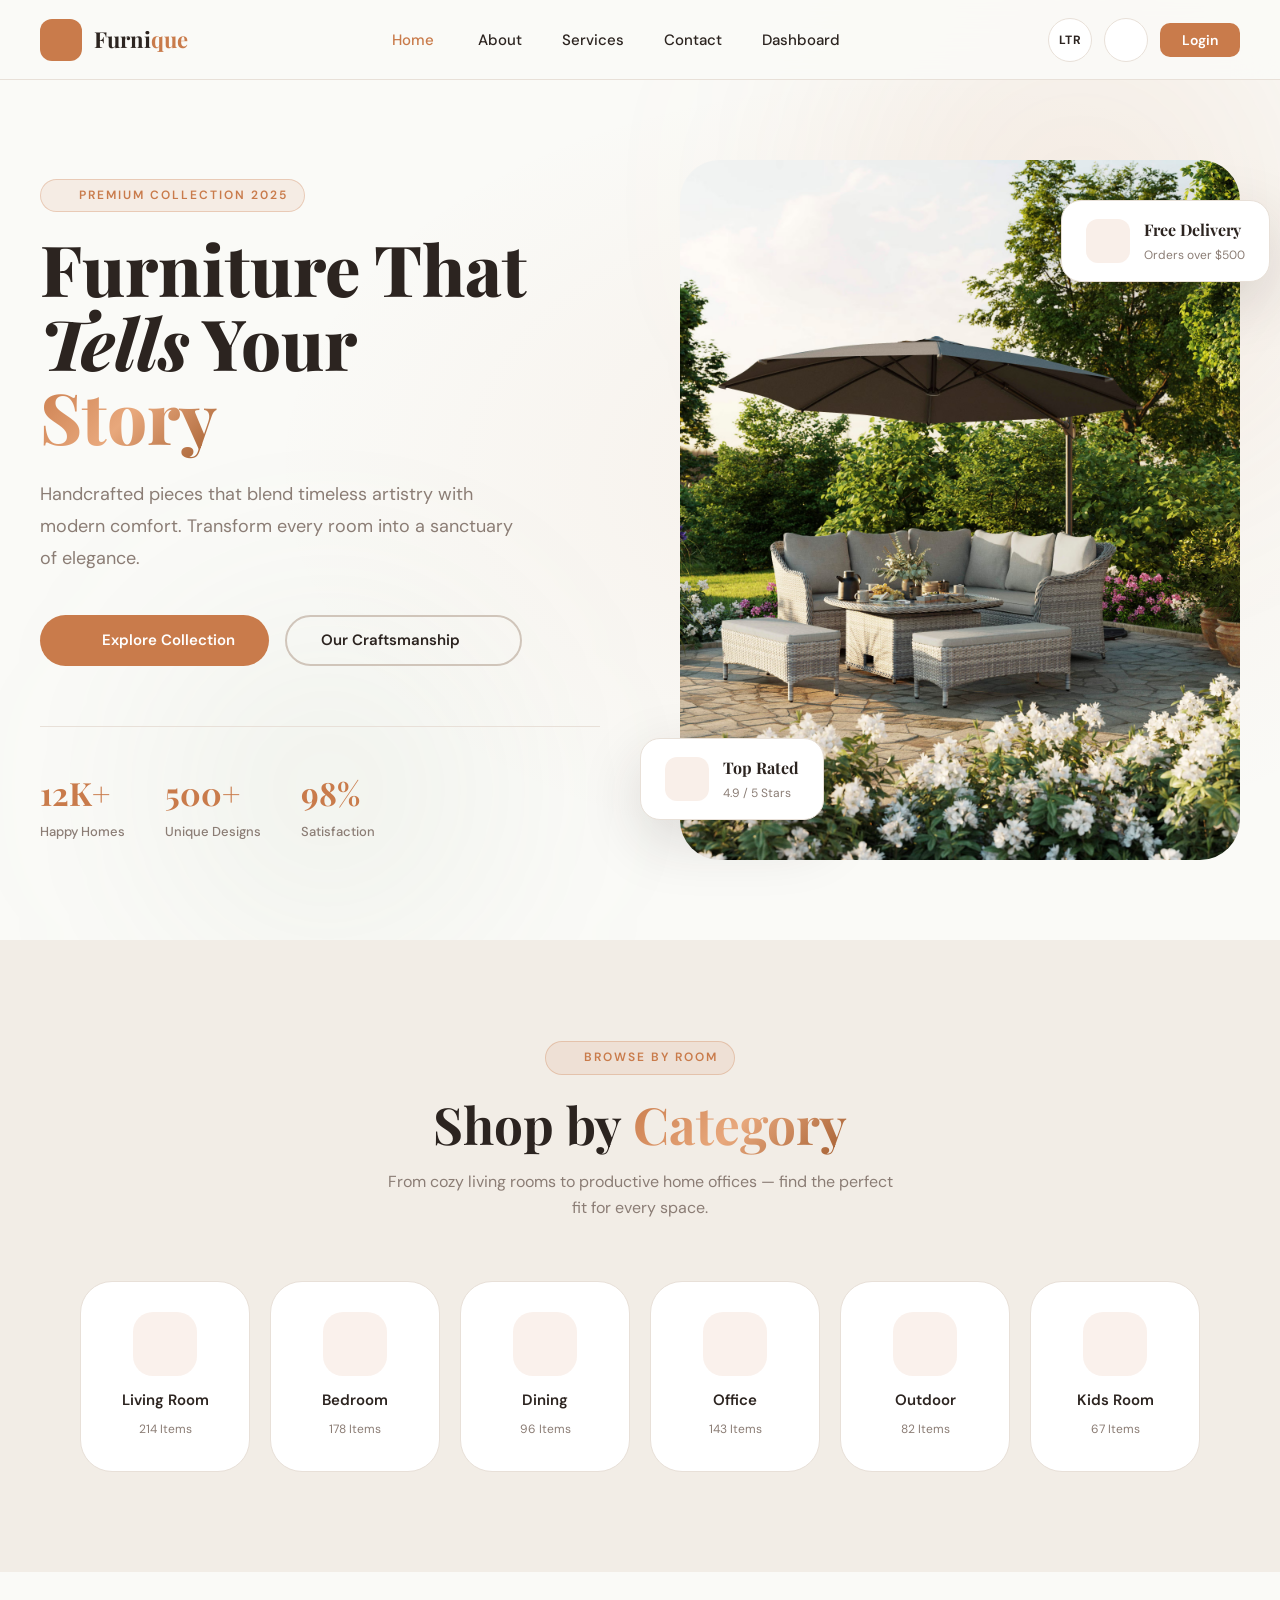
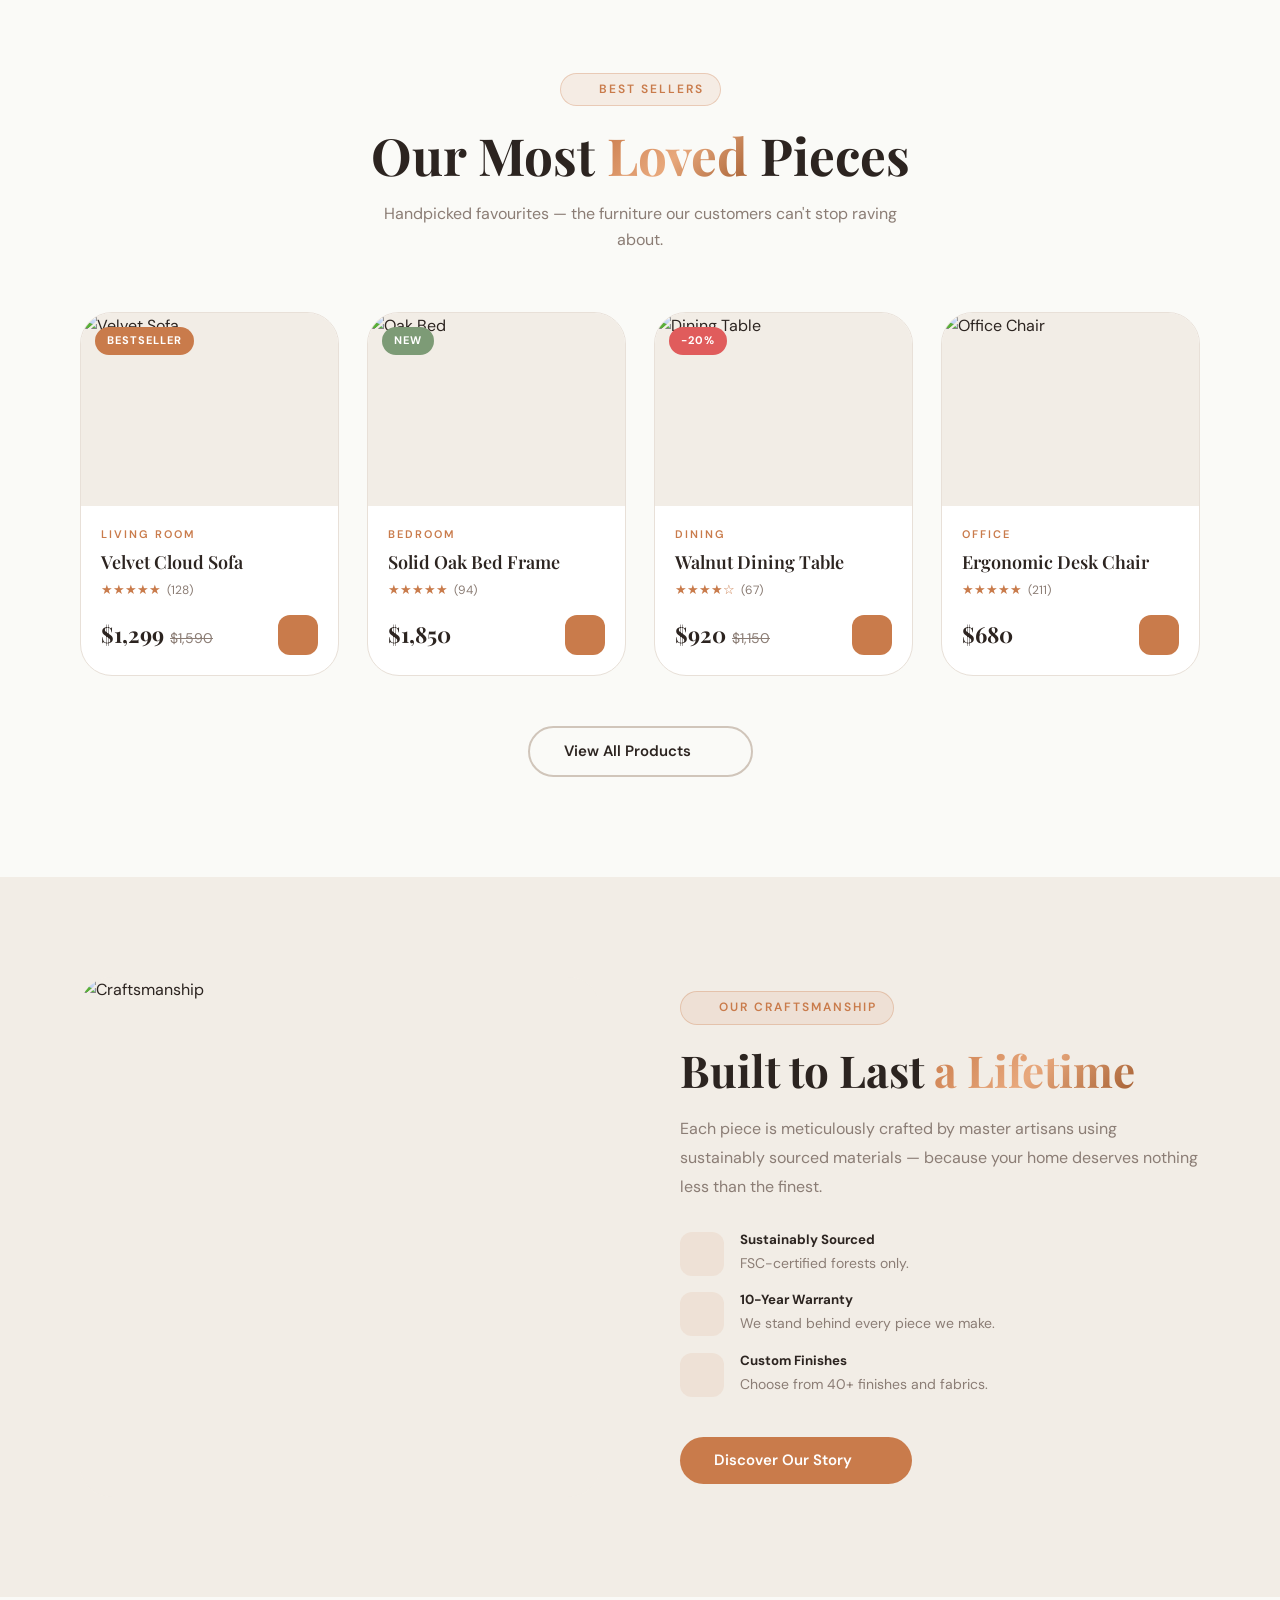
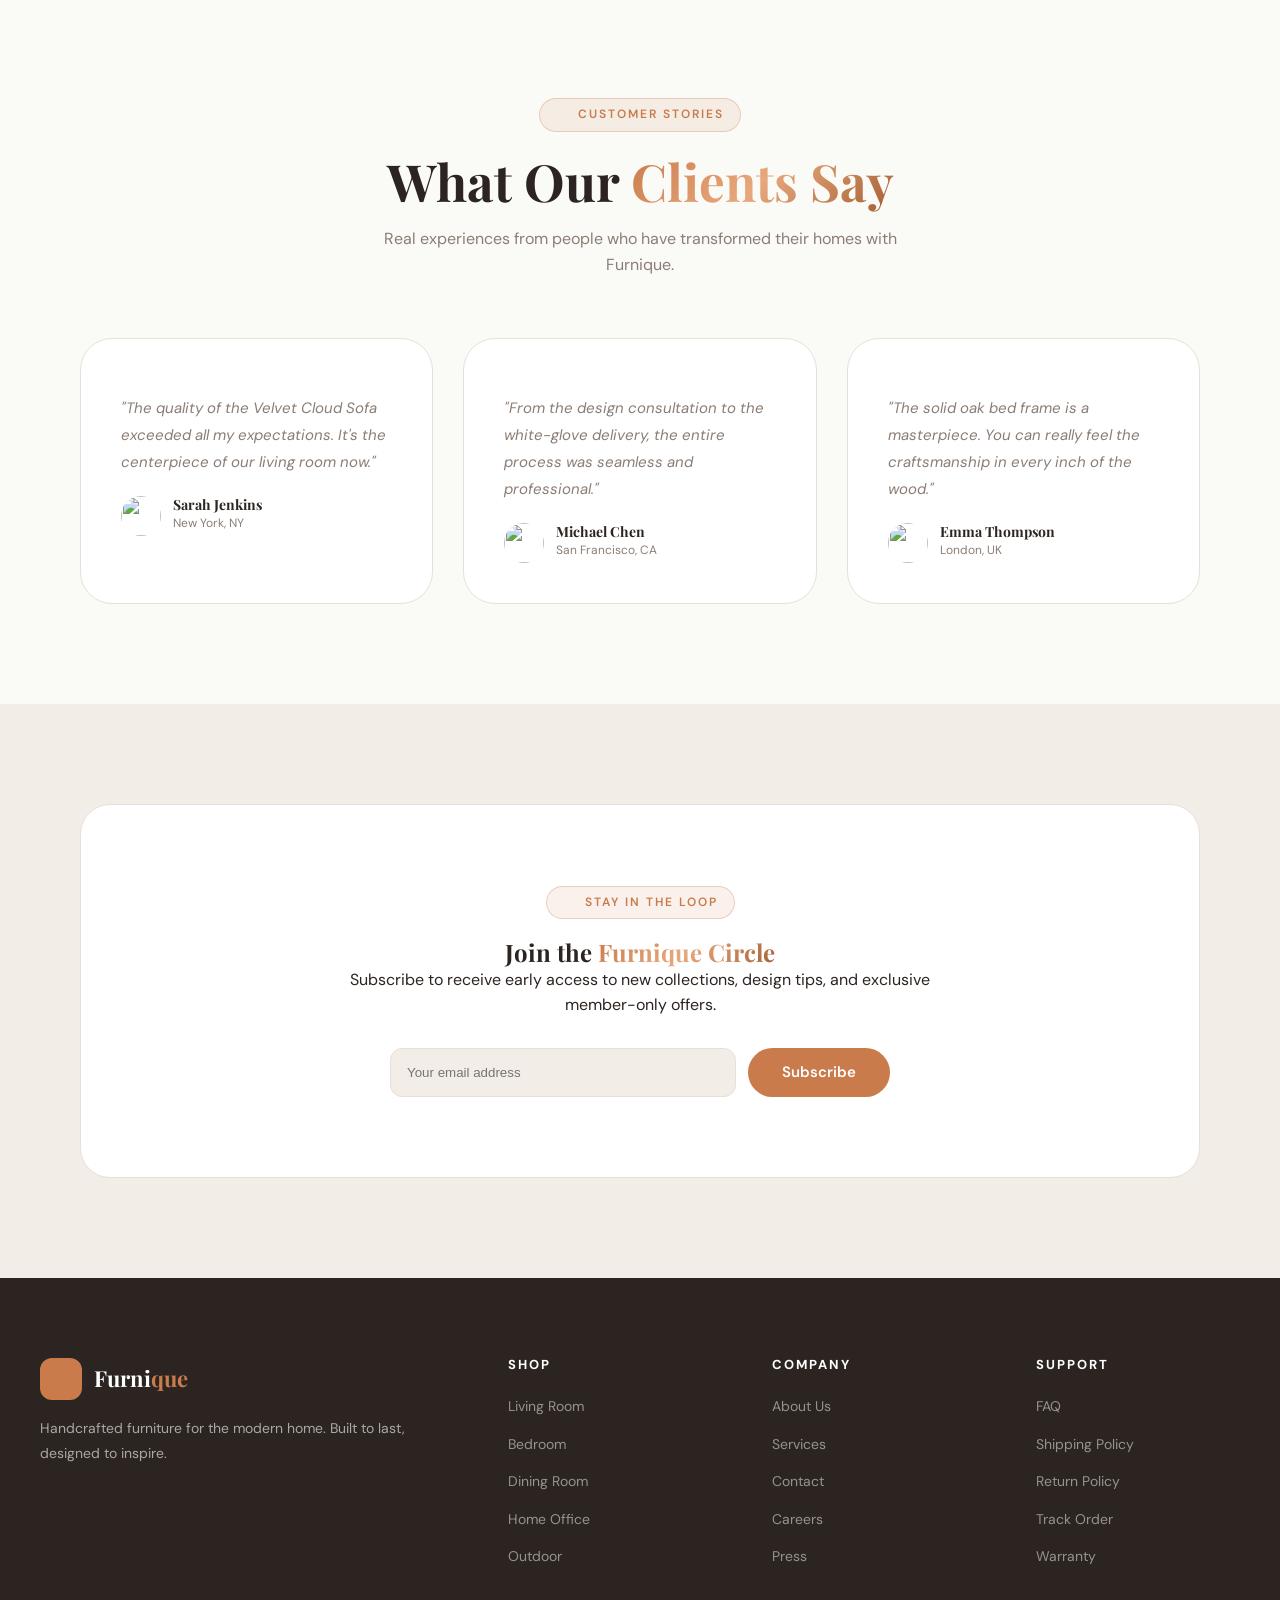
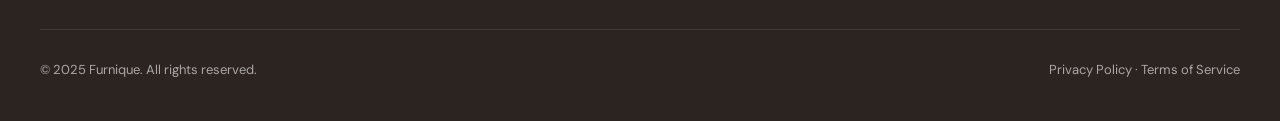
==== commit 305f2fbc: "furnu" ====
--- a/index.html
+++ b/index.html
@@ -54,8 +54,8 @@
     </li>
   </ul>
   <div class="header-right">
-    <button class="btn-theme" onclick="toggleDir()" title="Toggle RTL/LTR"><i data-lucide="globe"></i></button>
-    <button class="btn-theme" onclick="toggleTheme()"><i data-lucide="moon" id="themeIcon"></i></button>
+    <button class="btn-toggle" onclick="toggleDir()" title="Toggle RTL/LTR"><span id="lang-toggle-text">LTR</span></button>
+    <button class="btn-toggle" onclick="toggleTheme()" title="Toggle Theme"><i data-lucide="moon" id="themeIcon"></i></button>
     <a href="login.html" class="btn-shop-now">Login</a>
     <button class="hamburger" onclick="openMobileNav()"><span></span><span></span><span></span></button>
   </div>
@@ -286,27 +286,6 @@
   <div class="footer-bottom"><p>© 2025 Furnique. All rights reserved.</p><p>Privacy Policy · Terms of Service</p></div>
 </footer>
 
-<script>
-  lucide.createIcons();
-  window.addEventListener('scroll', () => document.getElementById('mainHeader').classList.toggle('scrolled', window.scrollY > 50));
-  function toggleTheme() { document.body.classList.toggle('dark'); const i = document.getElementById('themeIcon'); i.setAttribute('data-lucide', document.body.classList.contains('dark') ? 'sun' : 'moon'); lucide.createIcons(); }
-  function toggleDir() { const h = document.documentElement; h.setAttribute('dir', h.getAttribute('dir') === 'rtl' ? 'ltr' : 'rtl'); }
-  function openMobileNav() { document.getElementById('mobileNav').classList.add('open'); document.getElementById('overlay').classList.add('open'); document.querySelectorAll('.mobile-sub').forEach(s => s.classList.remove('open')); }
-  function closeMobileNav() { document.getElementById('mobileNav').classList.remove('open'); document.getElementById('overlay').classList.remove('open'); }
-  function toggleMobileSub(id, e) { e.preventDefault(); document.getElementById(id).classList.toggle('open'); }
-  function toggleHeaderDropdown(el, e) {
-    e.preventDefault(); e.stopPropagation();
-    const d = el.nextElementSibling;
-    document.querySelectorAll('.dropdown').forEach(dd => { if (dd !== d) dd.classList.remove('open'); });
-    d.classList.toggle('open');
-  }
-  window.addEventListener('click', (e) => {
-    if (!e.target.closest('.nav > li')) {
-      document.querySelectorAll('.dropdown').forEach(d => d.classList.remove('open'));
-    }
-  });
-  const ro = new IntersectionObserver(e => e.forEach(x => { if (x.isIntersecting) x.target.classList.add('visible'); }), { threshold: 0.1 });
-  document.querySelectorAll('.reveal, .reveal-left, .reveal-right').forEach(el => ro.observe(el));
-</script>
+<script src="main.js"></script>
 </body>
 </html>
--- a/style.css
+++ b/style.css
@@ -441,23 +441,42 @@
   transition: all var(--transition);
 }
 
-/* Theme Toggle */
-.btn-theme {
-  width: 42px;
-  height: 42px;
-  border-radius: 10px;
+/* Toggles (Theme & Lang) */
+.btn-toggle {
+  width: 44px;
+  height: 44px;
+  border-radius: 50%;
   border: 1px solid var(--border);
-  background: transparent;
+  background: var(--bg-card);
   color: var(--text-primary);
   display: flex;
   align-items: center;
   justify-content: center;
   transition: all var(--transition);
-}
-
-.btn-theme:hover {
+  font-size: 12px;
+  font-weight: 700;
+  cursor: pointer;
+  padding: 0;
+  position: relative;
+  overflow: hidden;
+}
+
+.btn-toggle:hover {
   border-color: var(--accent);
   color: var(--accent);
+  transform: translateY(-2px);
+  box-shadow: var(--shadow);
+}
+
+.btn-toggle i {
+  width: 18px;
+  height: 18px;
+}
+
+/* Ensure language toggle text fits nicely */
+#lang-toggle-text {
+  font-family: 'DM Sans', sans-serif;
+  letter-spacing: 0.5px;
 }
 
 /* ── Mobile Nav ─────────────────────────────────── */
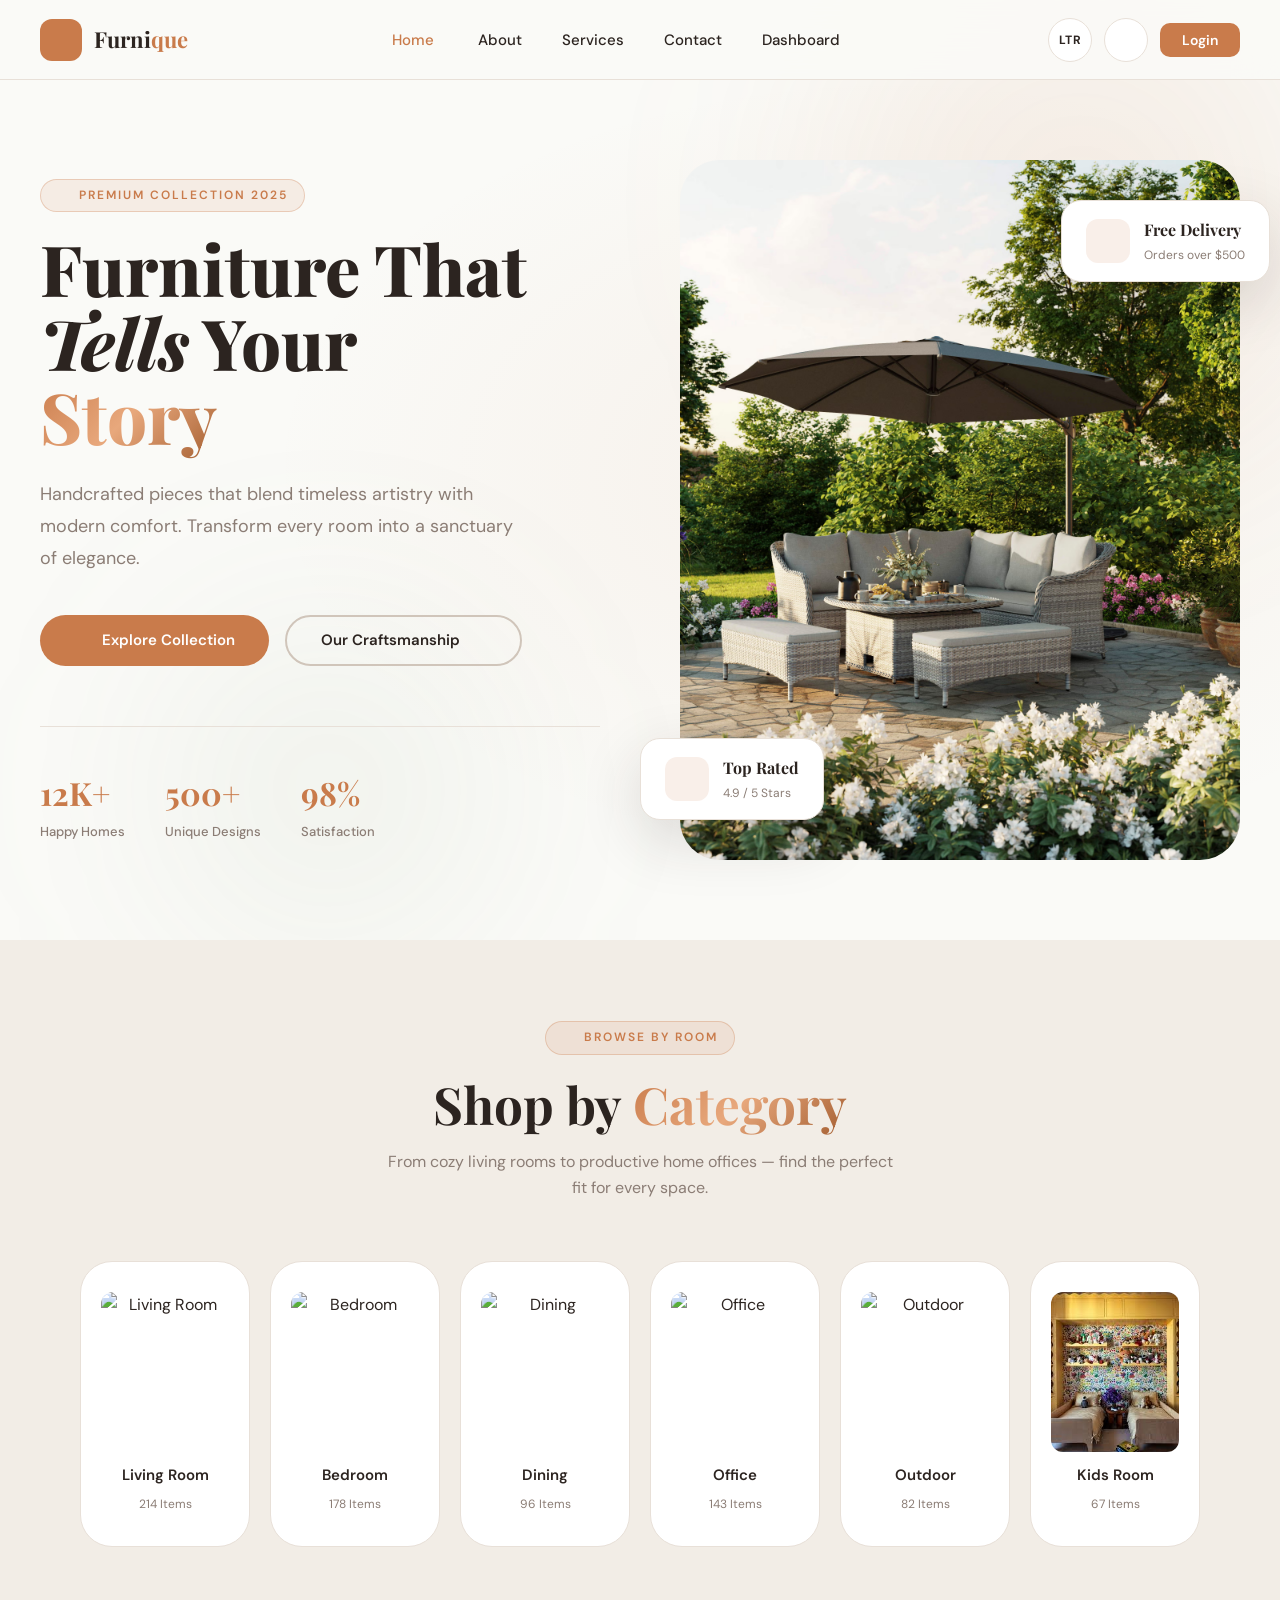
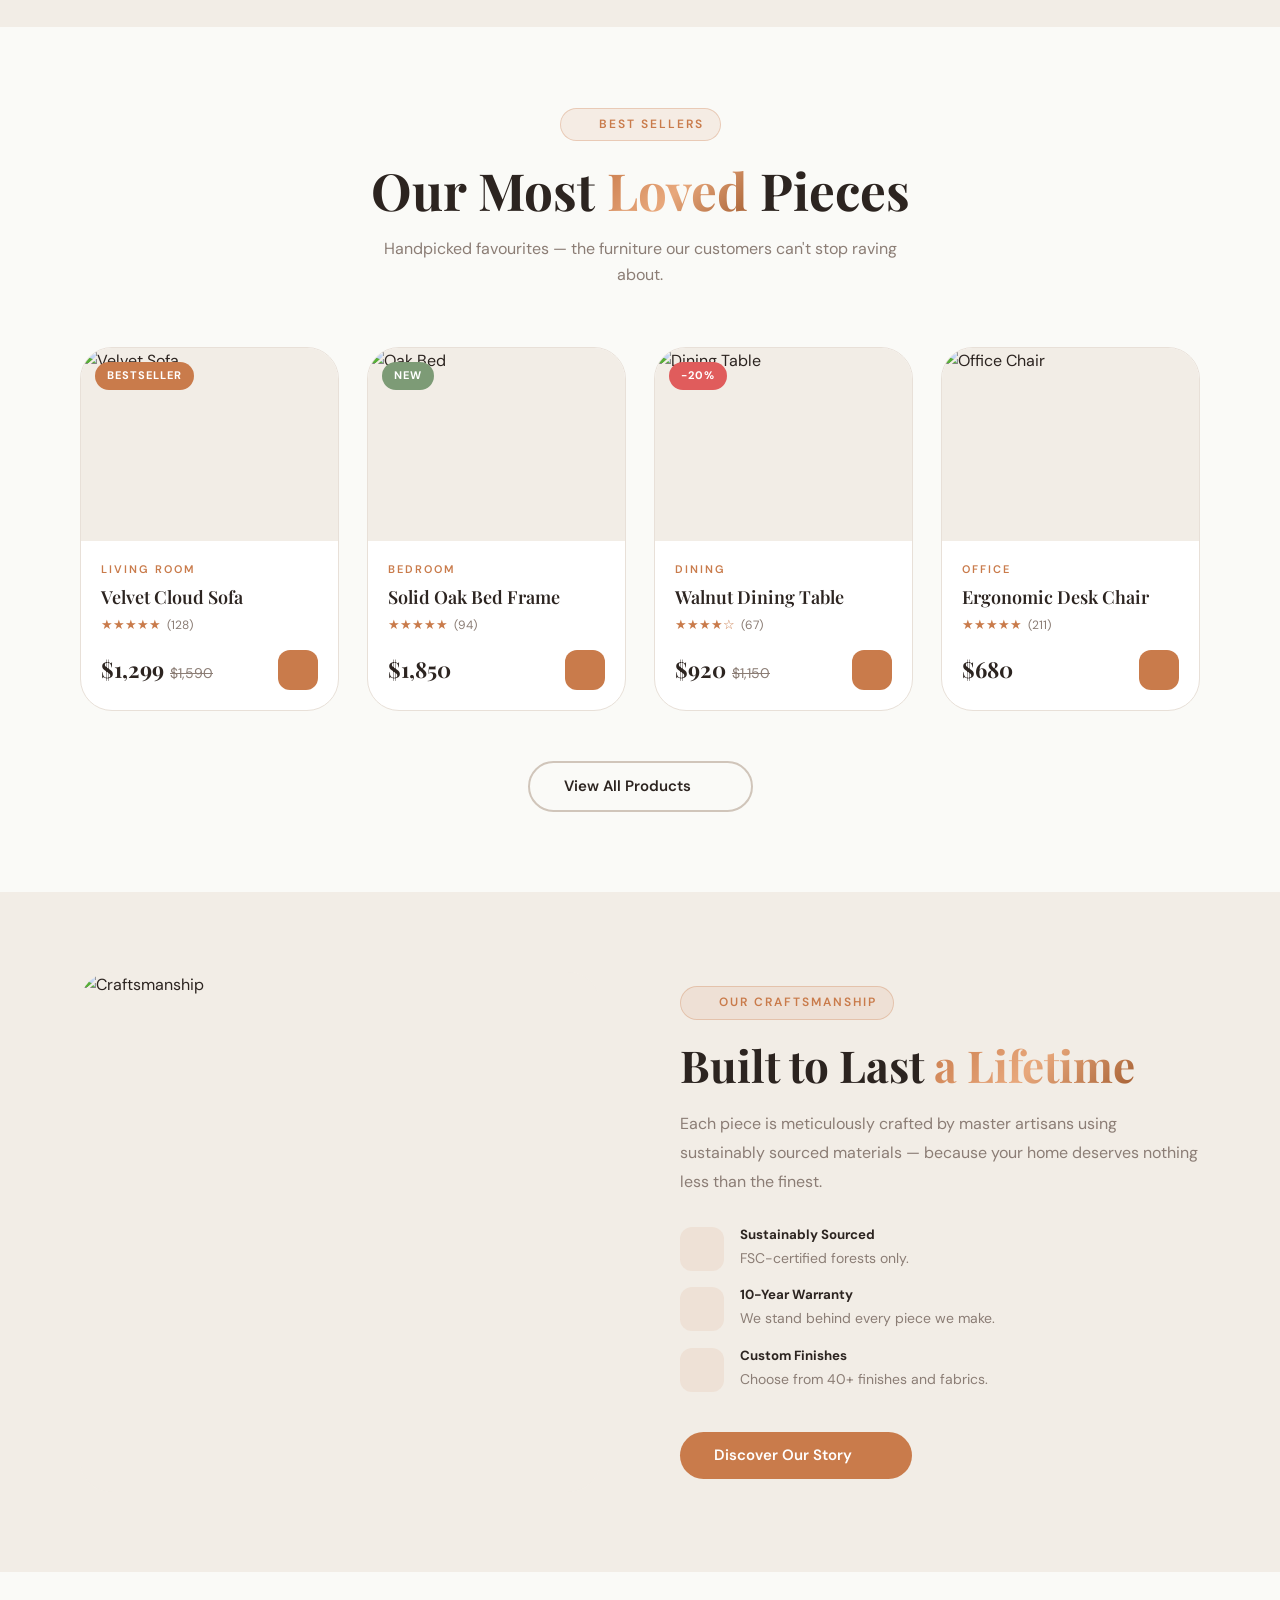
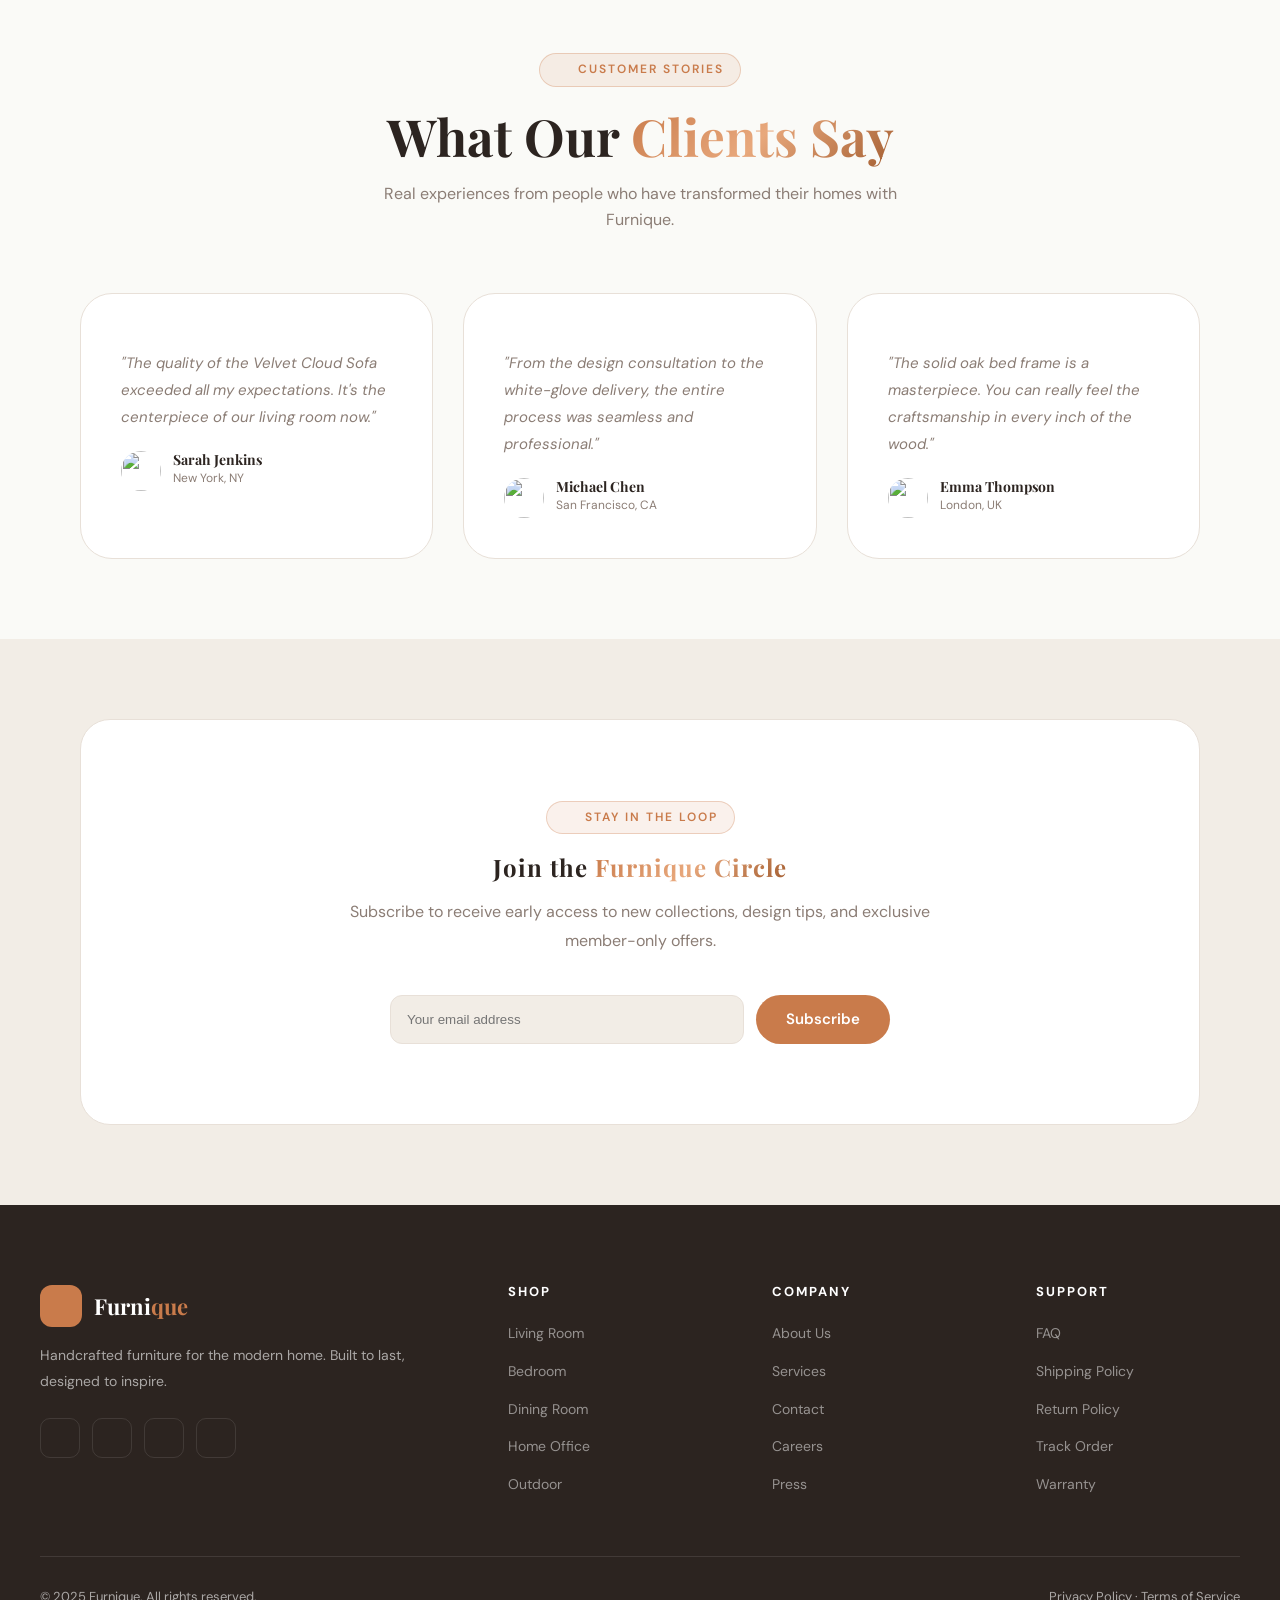
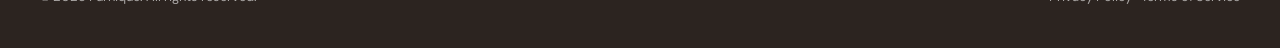
==== commit c11c18f9: "dddd" ====
--- a/index.html
+++ b/index.html
@@ -108,12 +108,42 @@
         <p>From cozy living rooms to productive home offices — find the perfect fit for every space.</p>
       </div>
       <div class="cat-grid">
-        <a href="#" class="cat-card reveal"><div class="cat-icon"><i data-lucide="armchair"></i></div><h4>Living Room</h4><span>214 Items</span></a>
-        <a href="#" class="cat-card reveal delay-1"><div class="cat-icon"><i data-lucide="bed"></i></div><h4>Bedroom</h4><span>178 Items</span></a>
-        <a href="#" class="cat-card reveal delay-2"><div class="cat-icon"><i data-lucide="utensils-crossed"></i></div><h4>Dining</h4><span>96 Items</span></a>
-        <a href="#" class="cat-card reveal delay-3"><div class="cat-icon"><i data-lucide="monitor"></i></div><h4>Office</h4><span>143 Items</span></a>
-        <a href="#" class="cat-card reveal delay-4"><div class="cat-icon"><i data-lucide="sun"></i></div><h4>Outdoor</h4><span>82 Items</span></a>
-        <a href="#" class="cat-card reveal" style="transition-delay:0.75s"><div class="cat-icon"><i data-lucide="baby"></i></div><h4>Kids Room</h4><span>67 Items</span></a>
+        <a href="#" class="cat-card reveal">
+          <div class="cat-img-wrapper" style="width: 100%; height: 160px; border-radius: 12px; overflow: hidden; margin-bottom: 15px;">
+            <img src="https://images.unsplash.com/photo-1556228453-efd6c1ff04f6?auto=format&fit=crop&w=400&q=80" alt="Living Room" style="width: 100%; height: 100%; object-fit: cover; transition: 0.5s;">
+          </div>
+          <h4>Living Room</h4><span>214 Items</span>
+        </a>
+        <a href="#" class="cat-card reveal delay-1">
+          <div class="cat-img-wrapper" style="width: 100%; height: 160px; border-radius: 12px; overflow: hidden; margin-bottom: 15px;">
+            <img src="https://images.unsplash.com/photo-1505691723518-36a5ac3be353?auto=format&fit=crop&w=400&q=80" alt="Bedroom" style="width: 100%; height: 100%; object-fit: cover; transition: 0.5s;">
+          </div>
+          <h4>Bedroom</h4><span>178 Items</span>
+        </a>
+        <a href="#" class="cat-card reveal delay-2">
+          <div class="cat-img-wrapper" style="width: 100%; height: 160px; border-radius: 12px; overflow: hidden; margin-bottom: 15px;">
+            <img src="https://images.unsplash.com/photo-1533090161767-e6ffed986c88?auto=format&fit=crop&w=400&q=80" alt="Dining" style="width: 100%; height: 100%; object-fit: cover; transition: 0.5s;">
+          </div>
+          <h4>Dining</h4><span>96 Items</span>
+        </a>
+        <a href="#" class="cat-card reveal delay-3">
+          <div class="cat-img-wrapper" style="width: 100%; height: 160px; border-radius: 12px; overflow: hidden; margin-bottom: 15px;">
+            <img src="https://images.unsplash.com/photo-1524758631624-e2822e304c36?auto=format&fit=crop&w=400&q=80" alt="Office" style="width: 100%; height: 100%; object-fit: cover; transition: 0.5s;">
+          </div>
+          <h4>Office</h4><span>143 Items</span>
+        </a>
+        <a href="#" class="cat-card reveal delay-4">
+          <div class="cat-img-wrapper" style="width: 100%; height: 160px; border-radius: 12px; overflow: hidden; margin-bottom: 15px;">
+            <img src="https://images.unsplash.com/photo-1416331108676-a22ccb276e35?auto=format&fit=crop&w=400&q=80" alt="Outdoor" style="width: 100%; height: 100%; object-fit: cover; transition: 0.5s;">
+          </div>
+          <h4>Outdoor</h4><span>82 Items</span>
+        </a>
+        <a href="#" class="cat-card reveal" style="transition-delay:0.75s">
+          <div class="cat-img-wrapper" style="width: 100%; height: 160px; border-radius: 12px; overflow: hidden; margin-bottom: 15px;">
+            <img src="kid.jpg" alt="Kids Room" style="width: 100%; height: 100%; object-fit: cover; transition: 0.5s;">
+          </div>
+          <h4>Kids Room</h4><span>67 Items</span>
+        </a>
       </div>
     </div>
   </section>
@@ -260,11 +290,11 @@
     <div class="container">
       <div style="background:var(--bg-card);padding:80px 40px;border-radius:30px;text-align:center;border:1px solid var(--border);" class="reveal">
         <div class="tag" style="margin-bottom:20px;"><i data-lucide="mail" style="width:14px"></i> Stay in the Loop</div>
-        <h2>Join the <span class="gradient-text">Furnique Circle</span></h2>
-        <p style="max-width:600px;margin:0 auto 30px;">Subscribe to receive early access to new collections, design tips, and exclusive member-only offers.</p>
+        <h2 style="margin-bottom: 16px; letter-spacing: 1px;">Join the <span class="gradient-text">Furnique Circle</span></h2>
+        <p style="max-width:600px;margin:0 auto 40px; line-height: 1.8; color: var(--text-muted);">Subscribe to receive early access to new collections, design tips, and exclusive member-only offers.</p>
         <form style="display:flex;max-width:500px;margin:0 auto;gap:12px;" onsubmit="return false;">
-          <input type="email" placeholder="Your email address" style="flex:1;padding:16px;border-radius:12px;border:1px solid var(--border);background:var(--bg-secondary);" />
-          <button class="btn-primary">Subscribe</button>
+          <input type="email" placeholder="Your email address" style="flex:1;padding:16px;border-radius:12px;border:1px solid var(--border);background:var(--bg-secondary); color: var(--text-primary);" />
+          <button class="btn-primary" style="padding: 0 30px;">Subscribe</button>
         </form>
       </div>
     </div>
@@ -277,7 +307,12 @@
     <div class="footer-brand">
       <a href="index.html" class="logo"><div class="logo-icon"><i data-lucide="armchair"></i></div><span class="logo-text">Furni<span>que</span></span></a>
       <p class="footer-desc">Handcrafted furniture for the modern home. Built to last, designed to inspire.</p>
-
+      <div class="footer-socials" style="display:flex;gap:12px;margin-top:20px;">
+        <a href="#" class="social-btn"><i data-lucide="instagram"></i></a>
+        <a href="#" class="social-btn"><i data-lucide="facebook"></i></a>
+        <a href="#" class="social-btn"><i data-lucide="twitter"></i></a>
+        <a href="#" class="social-btn"><i data-lucide="linkedin"></i></a>
+      </div>
     </div>
     <div class="footer-col"><h5>Shop</h5><ul><li><a href="#">Living Room</a></li><li><a href="#">Bedroom</a></li><li><a href="#">Dining Room</a></li><li><a href="#">Home Office</a></li><li><a href="#">Outdoor</a></li></ul></div>
     <div class="footer-col"><h5>Company</h5><ul><li><a href="about.html">About Us</a></li><li><a href="services.html">Services</a></li><li><a href="contact.html">Contact</a></li><li><a href="#">Careers</a></li><li><a href="#">Press</a></li></ul></div>
--- a/style.css
+++ b/style.css
@@ -31,16 +31,16 @@
 
 /* Dark theme */
 .dark {
-  --bg-primary: #1A1714;
-  --bg-secondary: #211E1A;
-  --bg-card: #272220;
-  --bg-card2: #2E2A26;
+  --bg-primary: #000000;
+  --bg-secondary: #0A0A0A;
+  --bg-card: #121212;
+  --bg-card2: #181818;
   --text-primary: #F5EFE8;
   --text-muted: #A09080;
   --border: rgba(255, 255, 255, 0.08);
   --border-dark: rgba(255, 255, 255, 0.15);
-  --shadow: 0 4px 30px rgba(0, 0, 0, 0.4);
-  --shadow-lg: 0 20px 60px rgba(0, 0, 0, 0.6);
+  --shadow: 0 4px 30px rgba(0, 0, 0, 0.8);
+  --shadow-lg: 0 20px 60px rgba(0, 0, 0, 0.9);
 }
 
 /* ── Reset ──────────────────────────────────────── */
@@ -125,7 +125,7 @@
 }
 
 .section-pad {
-  padding: 100px 40px;
+  padding: 80px 40px;
 }
 
 /* ── Section Header ─────────────────────────────── */
@@ -2352,10 +2352,15 @@
 
 @media (max-width: 1024px) {
 
-  .container,
+  .container {
+    max-width: 900px;
+    padding-left: 30px;
+    padding-right: 30px;
+    margin: 0 auto;
+  }
+
   .section-pad {
-    padding-left: 24px;
-    padding-right: 24px;
+    padding: 60px 0;
   }
 
   .hero-inner {
@@ -2490,13 +2495,14 @@
   }
 
   .footer-inner {
-    grid-template-columns: 1fr;
+    grid-template-columns: repeat(2, 1fr);
+    gap: 40px;
   }
 
   .footer-bottom {
-    flex-direction: column;
-    gap: 12px;
-    text-align: center;
+    flex-direction: row;
+    justify-content: space-between;
+    text-align: left;
   }
 
   .dash-stat-grid {
@@ -2544,6 +2550,44 @@
 
   .stats-inner {
     grid-template-columns: 1fr 1fr;
+  }
+}
+
+@media (max-width: 360px) {
+  :root {
+    --section-pad: 40px 16px;
+  }
+  
+  .container {
+    padding-left: 16px;
+    padding-right: 16px;
+  }
+
+  .hero-content h1 {
+    font-size: 30px;
+  }
+
+  .logo-text {
+    font-size: 20px;
+  }
+
+  .btn-shop-now, .btn-primary {
+    padding: 12px 24px;
+    font-size: 14px;
+  }
+
+  .cat-grid {
+    grid-template-columns: 1fr;
+  }
+
+  .stats-inner {
+    grid-template-columns: 1fr;
+    gap: 30px;
+  }
+  
+  /* Prevent horizontal overflow */
+  body {
+    overflow-x: hidden;
   }
 }
 
